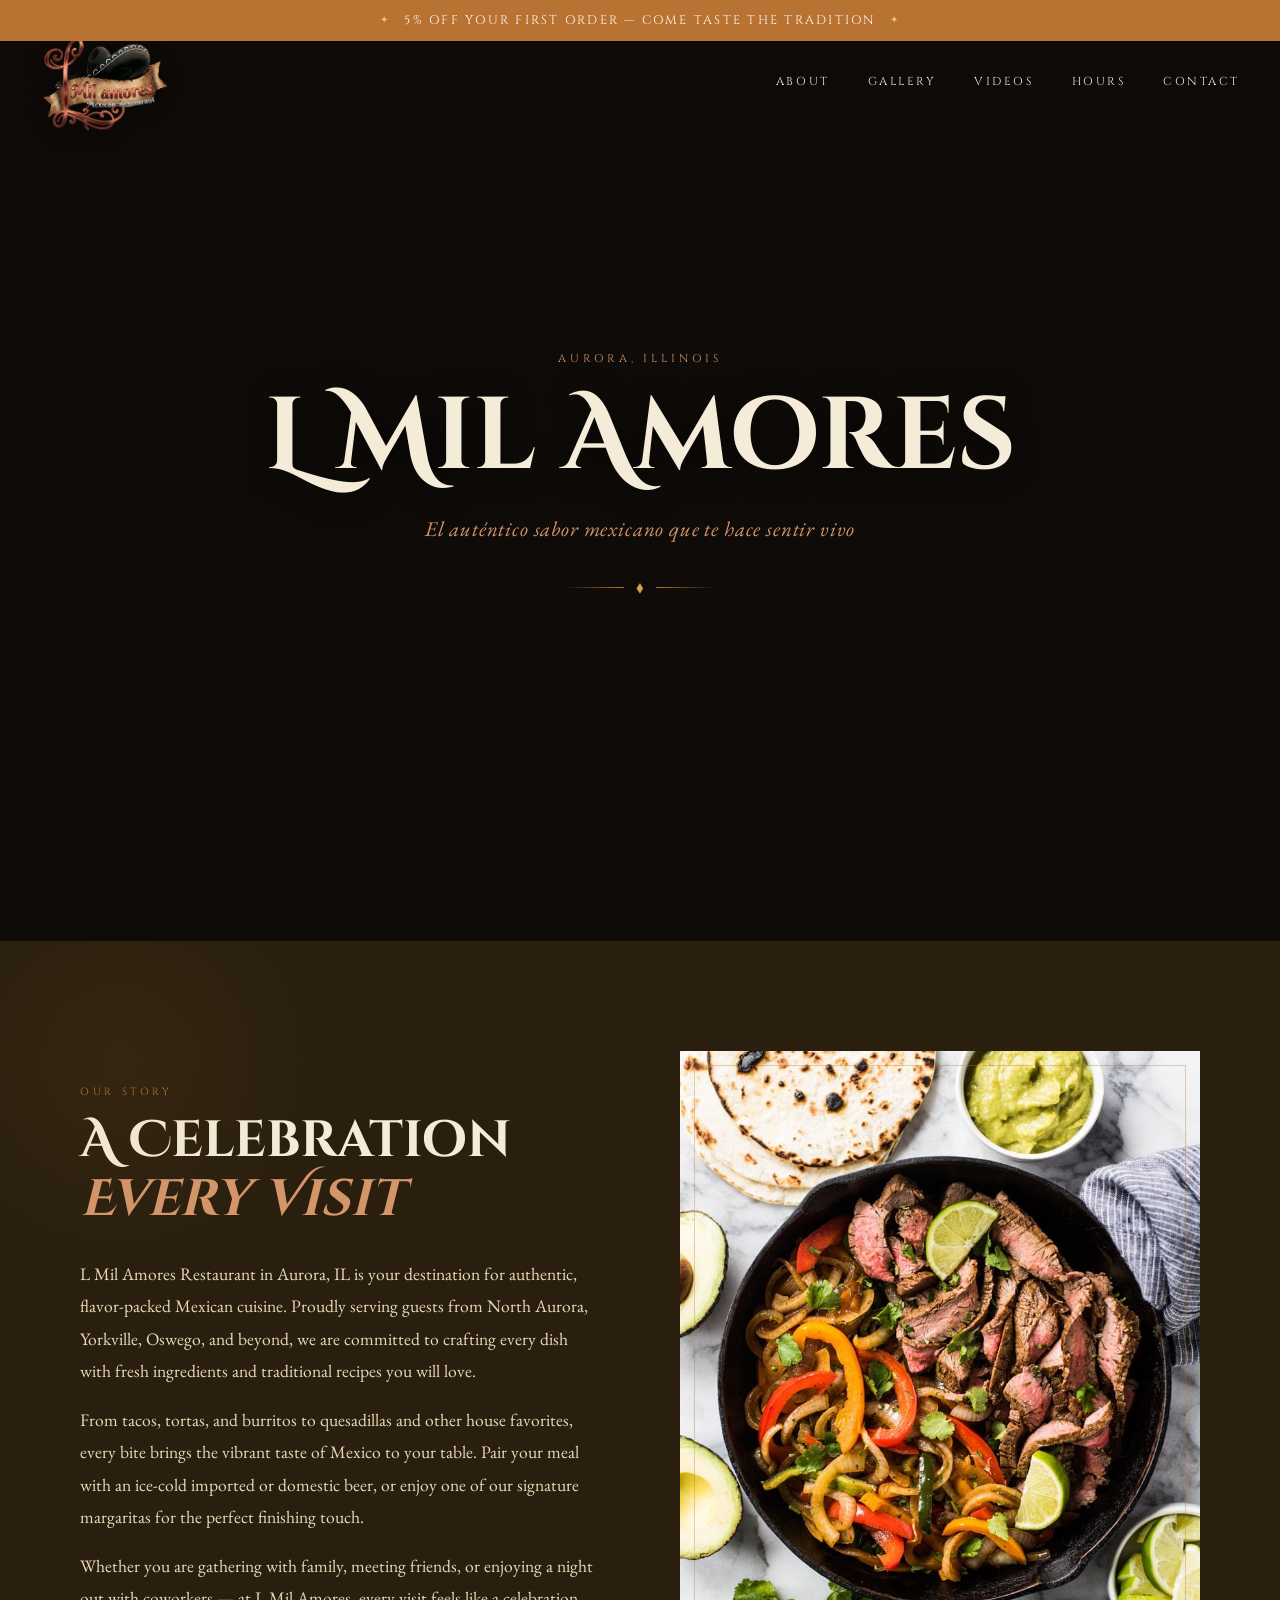
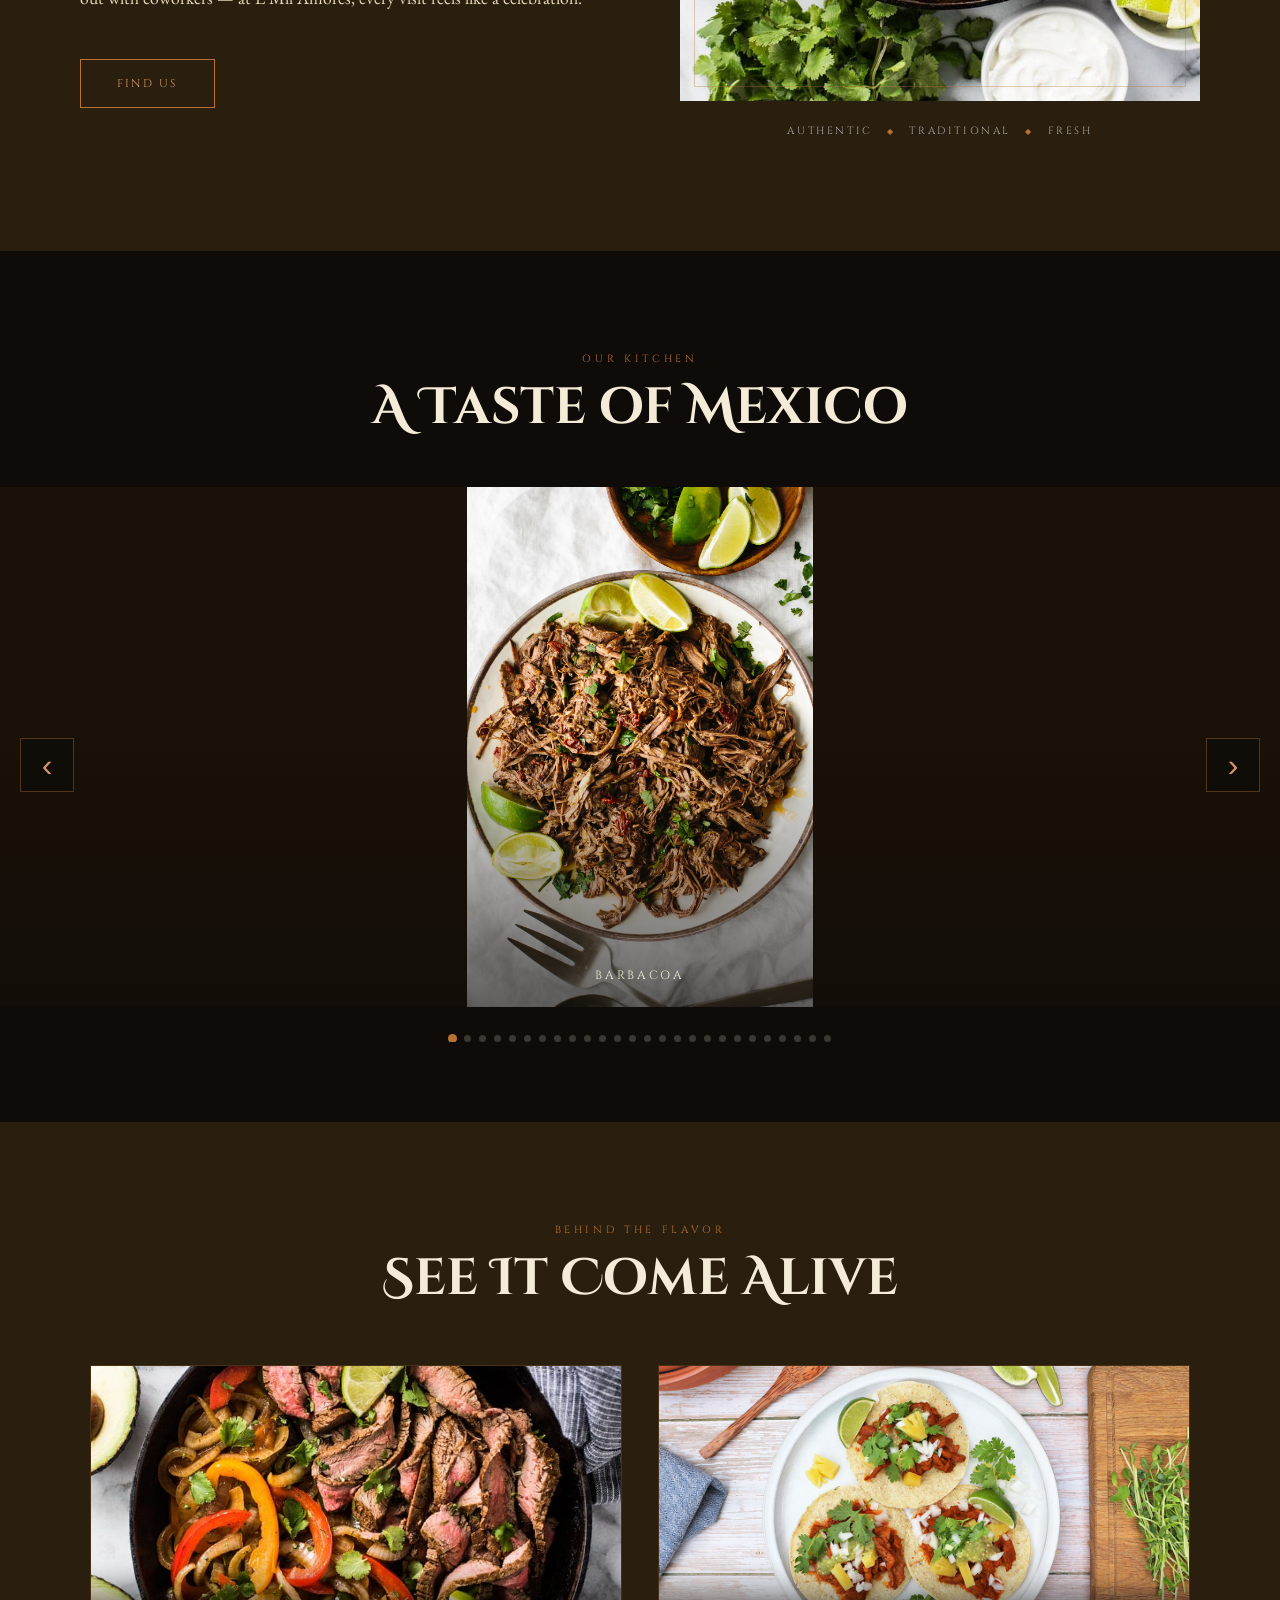
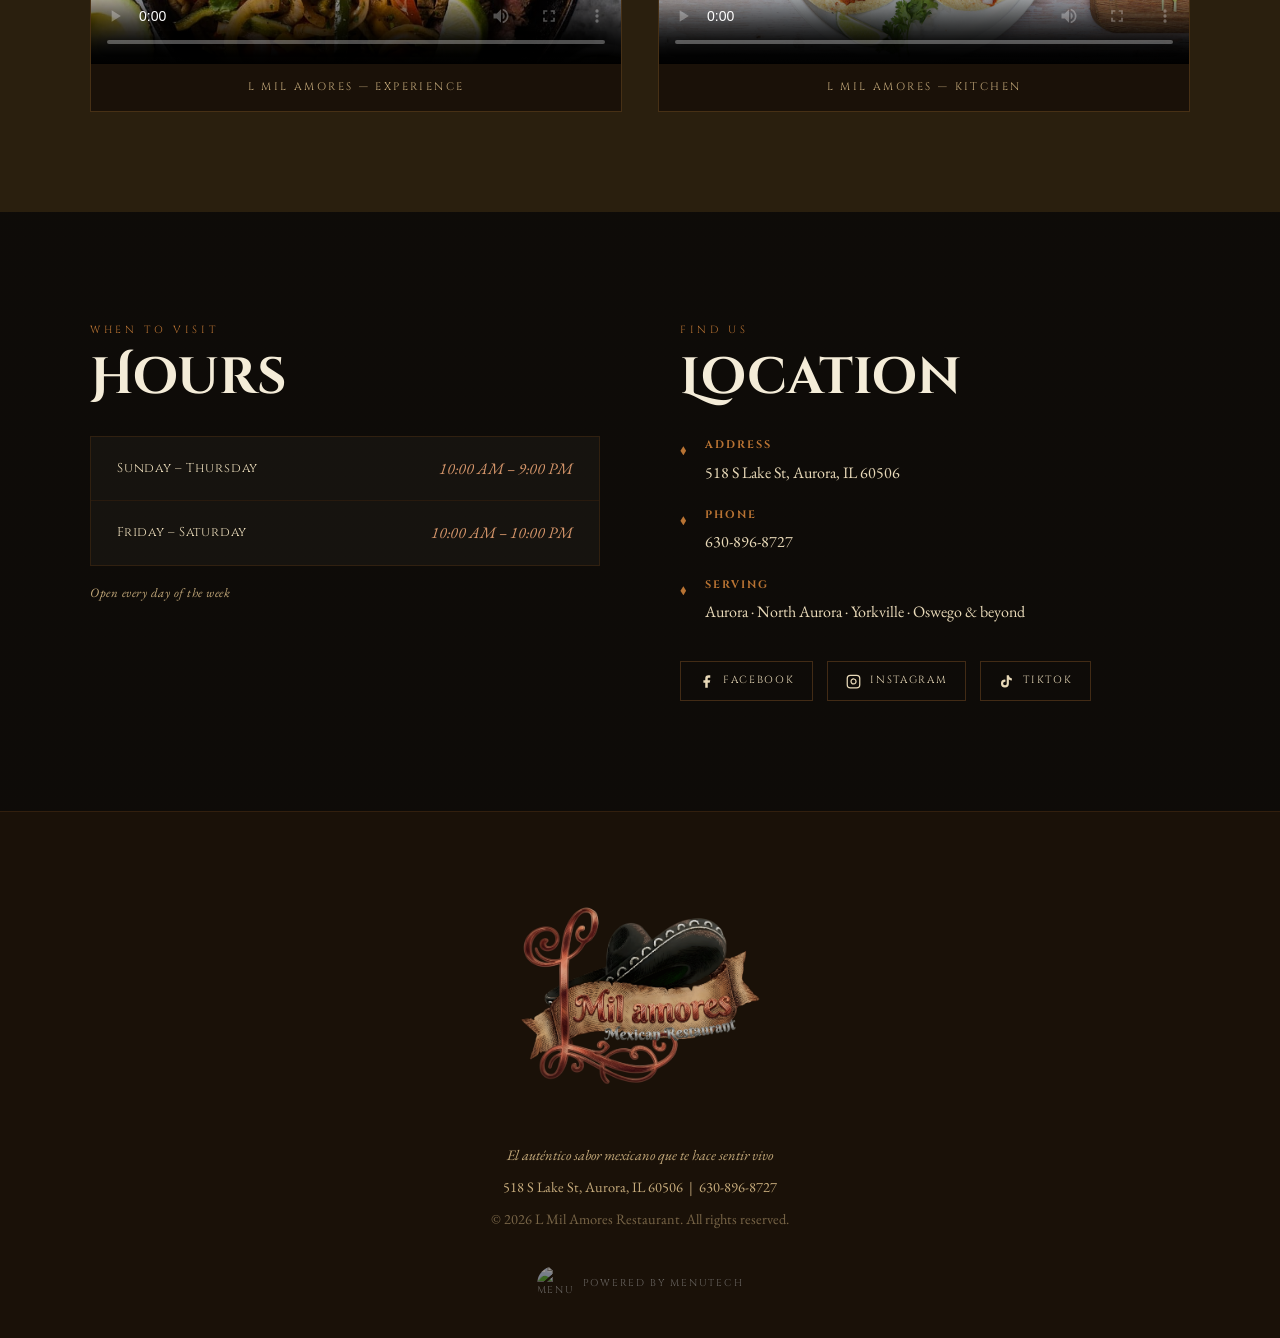
==== index.html @ 65748af0 "Subiendo website L Mil Amores" ====
<!DOCTYPE html>
<html lang="en">
<head>
  <meta charset="UTF-8" />
  <meta name="viewport" content="width=device-width, initial-scale=1.0" />
  <title>L Mil Amores | Authentic Mexican Restaurant — Aurora, IL</title>
  <meta name="description" content="L Mil Amores Restaurant in Aurora, IL — authentic, flavor-packed Mexican cuisine. Tacos, tortas, burritos, margaritas and more. Visit us at 518 S Lake St, Aurora." />
  <meta name="keywords" content="Mexican restaurant Aurora IL, authentic Mexican food, tacos Aurora, margaritas Aurora, L Mil Amores, North Aurora, Yorkville, Oswego" />
  <meta name="author" content="L Mil Amores Restaurant" />
  <meta property="og:title" content="L Mil Amores | Authentic Mexican Restaurant" />
  <meta property="og:description" content="Authentic, flavor-packed Mexican cuisine in Aurora, IL. Fresh ingredients, traditional recipes, signature margaritas." />
  <meta property="og:type" content="restaurant" />
  <meta property="og:url" content="https://lmilamores.com" />
  <meta name="geo.region" content="US-IL" />
  <meta name="geo.placename" content="Aurora, Illinois" />
  <link rel="icon" type="image/png" href="assets/img/MilAmoresLogo.png" />
  <link rel="preconnect" href="https://fonts.googleapis.com" />
  <link rel="preconnect" href="https://fonts.gstatic.com" crossorigin />
  <link href="https://fonts.googleapis.com/css2?family=Cinzel+Decorative:wght@400;700&family=Cinzel:wght@400;600;700&family=EB+Garamond:ital,wght@0,400;0,500;1,400&display=swap" rel="stylesheet" />
  <link rel="stylesheet" href="assets/css/style.css" />
</head>
<body>

  <div class="promo-bar">
    <span class="promo-icon">✦</span>
    <span>5% OFF YOUR FIRST ORDER — Come taste the tradition</span>
    <span class="promo-icon">✦</span>
  </div>

  <header class="site-header" id="top">
    <div class="header-inner">
      <a href="#top" class="logo-link">
        <img src="assets/img/MilAmoresLogo.png" alt="L Mil Amores Logo" class="logo-img" />
      </a>
      <nav class="main-nav" id="main-nav">
        <a href="#about">About</a>
        <a href="#gallery">Gallery</a>
        <a href="#videos">Videos</a>
        <a href="#hours">Hours</a>
        <a href="#contact">Contact</a>
      </nav>
      <button class="nav-toggle" id="nav-toggle" aria-label="Open menu">
        <span></span><span></span><span></span>
      </button>
    </div>
  </header>

   <section class="hero">

    <video class="hero-video" autoplay muted loop playsinline>
      <source src="assets/img/videohero.mp4" type="video/mp4">
    </video>

    <div class="hero-overlay"></div>

    <div class="hero-content">
      <p class="hero-tagline">Aurora, Illinois</p>
      <h1 class="hero-title">L Mil Amores</h1>
      <p class="hero-slogan">El auténtico sabor mexicano que te hace sentir vivo</p>
      <div class="hero-divider">
        <span></span><span class="diamond">◆</span><span></span>
      </div>
       <menutech-orders
      cuid="90732855-a4a0-4329-8eba-70b77da15bc6"
      ruid="214e4562-c954-4f72-b51b-7fabd45b61ba"
      color="#ffffff"
      background="#f2a04a"
      textColor="#ffffff">
    </menutech-orders>
    </div>
  </section>

  <section class="about" id="about">
    <div class="about-inner">
      <div class="about-text">
        <p class="section-label">Our Story</p>
        <h2 class="section-title">A Celebration<br><em>Every Visit</em></h2>
        <p class="about-body">
          L Mil Amores Restaurant in Aurora, IL is your destination for authentic, flavor-packed Mexican cuisine. Proudly serving guests from North Aurora, Yorkville, Oswego, and beyond, we are committed to crafting every dish with fresh ingredients and traditional recipes you will love.
        </p>
        <p class="about-body">
          From tacos, tortas, and burritos to quesadillas and other house favorites, every bite brings the vibrant taste of Mexico to your table. Pair your meal with an ice-cold imported or domestic beer, or enjoy one of our signature margaritas for the perfect finishing touch.
        </p>
        <p class="about-body">
          Whether you are gathering with family, meeting friends, or enjoying a night out with coworkers — at L Mil Amores, every visit feels like a celebration.
        </p>
        <a href="#contact" class="btn-secondary">Find Us</a>
      </div>
      <div class="about-visual">
        <div class="about-img-frame">
          <img src="assets/img/TRADITIONAL FAJITAS.jpg" alt="Traditional Fajitas at L Mil Amores" />
        </div>
        <div class="about-badge">
          <span>Authentic</span>
          <span class="badge-divider">◆</span>
          <span>Traditional</span>
          <span class="badge-divider">◆</span>
          <span>Fresh</span>
        </div>
      </div>
    </div>
  </section>

  <section class="gallery" id="gallery">
    <div class="gallery-header">
      <p class="section-label">Our Kitchen</p>
      <h2 class="section-title">A Taste of Mexico</h2>
    </div>

    <div class="carousel-wrapper">
      <div class="carousel-track" id="carouselTrack">
        <div class="carousel-slide" data-index="0">
          <img src="assets/img/BARBACOA.jpg" alt="Barbacoa" />
          <span class="slide-label">Barbacoa</span>
        </div>
        <div class="carousel-slide" data-index="1">
          <img src="assets/img/BISTEC A LA MEXICANA.jpg" alt="Bistec a la Mexicana" />
          <span class="slide-label">Bistec a la Mexicana</span>
        </div>
        <div class="carousel-slide" data-index="2">
          <img src="assets/img/BURRITOS.jpg" alt="Burritos" />
          <span class="slide-label">Burritos</span>
        </div>
        <div class="carousel-slide" data-index="3">
          <img src="assets/img/CALDO DE RES 0.jpg" alt="Caldo de Res" />
          <span class="slide-label">Caldo de Res</span>
        </div>
        <div class="carousel-slide" data-index="4">
          <img src="assets/img/CAN SODA.jpg" alt="Can Soda" />
          <span class="slide-label">Can Soda</span>
        </div>
        <div class="carousel-slide" data-index="5">
          <img src="assets/img/CARNE ASADA.jpeg" alt="Carne Asada" />
          <span class="slide-label">Carne Asada</span>
        </div>
        <div class="carousel-slide" data-index="6">
          <img src="assets/img/CHILE RELLENO.jpg" alt="Chile Relleno" />
          <span class="slide-label">Chile Relleno</span>
        </div>
        <div class="carousel-slide" data-index="7">
          <img src="assets/img/CHILES TOREADOS.jpg" alt="Chiles Toreados" />
          <span class="slide-label">Chiles Toreados</span>
        </div>
        <div class="carousel-slide" data-index="8">
          <img src="assets/img/FLAN.jpg" alt="Flan" />
          <span class="slide-label">Flan</span>
        </div>
        <div class="carousel-slide" data-index="9">
          <img src="assets/img/FLAUTAS.0.jpg" alt="Flautas" />
          <span class="slide-label">Flautas</span>
        </div>
        <div class="carousel-slide" data-index="10">
          <img src="assets/img/FLAUTAS.jpg" alt="Flautas Crispy" />
          <span class="slide-label">Flautas Crispy</span>
        </div>
        <div class="carousel-slide" data-index="11">
          <img src="assets/img/FRIES WITH CHEESE & MEAT.jpg" alt="Fries with Cheese & Meat" />
          <span class="slide-label">Fries with Cheese & Meat</span>
        </div>
        <div class="carousel-slide" data-index="12">
          <img src="assets/img/FRIJOLES CHARROS.jpeg" alt="Frijoles Charros" />
          <span class="slide-label">Frijoles Charros</span>
        </div>
        <div class="carousel-slide" data-index="13">
          <img src="assets/img/GORDITAS.jpg" alt="Gorditas" />
          <span class="slide-label">Gorditas</span>
        </div>
        <div class="carousel-slide" data-index="14">
          <img src="assets/img/MARGARITA 0.jpg" alt="Margarita" />
          <span class="slide-label">Signature Margarita</span>
        </div>
        <div class="carousel-slide" data-index="15">
          <img src="assets/img/MARGARITA 1.jpg" alt="Margarita Especial" />
          <span class="slide-label">Margarita Especial</span>
        </div>
        <div class="carousel-slide" data-index="16">
          <img src="assets/img/NACHOS CON CARNE Y QUESO.jpg" alt="Nachos con Carne y Queso" />
          <span class="slide-label">Nachos con Carne y Queso</span>
        </div>
        <div class="carousel-slide" data-index="17">
          <img src="assets/img/PECHUGA A LA CREMA.jpg" alt="Pechuga a la Crema" />
          <span class="slide-label">Pechuga a la Crema</span>
        </div>
        <div class="carousel-slide" data-index="18">
          <img src="assets/img/PIÑA COLADA.jpg" alt="Piña Colada" />
          <span class="slide-label">Piña Colada</span>
        </div>
        <div class="carousel-slide" data-index="19">
          <img src="assets/img/QUESADILLAS CON CARNE.jpeg" alt="Quesadillas con Carne" />
          <span class="slide-label">Quesadillas con Carne</span>
        </div>
        <div class="carousel-slide" data-index="20">
          <img src="assets/img/SIDE RICE.jpg" alt="Side Rice" />
          <span class="slide-label">Side Rice</span>
        </div>
        <div class="carousel-slide" data-index="21">
          <img src="assets/img/SOPES..jpg" alt="Sopes" />
          <span class="slide-label">Sopes</span>
        </div>
        <div class="carousel-slide" data-index="22">
          <img src="assets/img/TACOS AL PASTOR 0..jpg" alt="Tacos al Pastor" />
          <span class="slide-label">Tacos al Pastor</span>
        </div>
        <div class="carousel-slide" data-index="23">
          <img src="assets/img/TACOS AL PASTOR.jpg" alt="Tacos al Pastor Plate" />
          <span class="slide-label">Tacos al Pastor Plate</span>
        </div>
        <div class="carousel-slide" data-index="24">
          <img src="assets/img/TORTAS..jpg" alt="Tortas" />
          <span class="slide-label">Tortas</span>
        </div>
        <div class="carousel-slide" data-index="25">
          <img src="assets/img/TRADITIONAL FAJITAS.jpg" alt="Traditional Fajitas" />
          <span class="slide-label">Traditional Fajitas</span>
        </div>
      </div>

      <button class="carousel-btn carousel-prev" id="carouselPrev" aria-label="Previous image">&#8249;</button>
      <button class="carousel-btn carousel-next" id="carouselNext" aria-label="Next image">&#8250;</button>

      <div class="carousel-dots" id="carouselDots"></div>
    </div>

    <div class="lightbox" id="lightbox">
      <button class="lightbox-close" id="lightboxClose" aria-label="Close">&times;</button>
      <button class="lightbox-nav lightbox-prev" id="lightboxPrev" aria-label="Previous">&#8249;</button>
      <div class="lightbox-img-wrap">
        <img src="" alt="" id="lightboxImg" />
        <span class="lightbox-caption" id="lightboxCaption"></span>
      </div>
      <button class="lightbox-nav lightbox-next" id="lightboxNext" aria-label="Next">&#8250;</button>
    </div>
  </section>

  <section class="videos-section" id="videos">
    <div class="videos-header">
      <p class="section-label">Behind The Flavor</p>
      <h2 class="section-title">See It Come Alive</h2>
    </div>
    <div class="videos-grid">
      <div class="video-card">
        <video controls preload="metadata" poster="assets/img/TRADITIONAL FAJITAS.jpg">
          <source src="assets/img/video1.mp4" type="video/mp4" />
          Your browser does not support the video tag.
        </video>
        <p class="video-label">L Mil Amores — Experience</p>
      </div>
      <div class="video-card">
        <video controls preload="metadata" poster="assets/img/TACOS AL PASTOR.jpg">
          <source src="assets/img/video2.mp4" type="video/mp4" />
          Your browser does not support the video tag.
        </video>
        <p class="video-label">L Mil Amores — Kitchen</p>
      </div>
    </div>
  </section>

  <section class="hours-contact" id="hours">
    <div class="hours-contact-inner">
      <div class="hours-block">
        <p class="section-label">When To Visit</p>
        <h2 class="section-title">Hours</h2>
        <div class="hours-table">
          <div class="hours-row">
            <span class="hours-day">Sunday – Thursday</span>
            <span class="hours-time">10:00 AM – 9:00 PM</span>
          </div>
          <div class="hours-divider"></div>
          <div class="hours-row">
            <span class="hours-day">Friday – Saturday</span>
            <span class="hours-time">10:00 AM – 10:00 PM</span>
          </div>
        </div>
        <p class="hours-note">Open every day of the week</p>
      </div>

      <div class="contact-block" id="contact">
        <p class="section-label">Find Us</p>
        <h2 class="section-title">Location</h2>
        <div class="contact-details">
          <div class="contact-item">
            <span class="contact-icon">◆</span>
            <div>
              <strong>Address</strong>
              <p>518 S Lake St, Aurora, IL 60506</p>
            </div>
          </div>
          <div class="contact-item">
            <span class="contact-icon">◆</span>
            <div>
              <strong>Phone</strong>
              <p><a href="tel:6308968727">630-896-8727</a></p>
            </div>
          </div>
          <div class="contact-item">
            <span class="contact-icon">◆</span>
            <div>
              <strong>Serving</strong>
              <p>Aurora · North Aurora · Yorkville · Oswego & beyond</p>
            </div>
          </div>
        </div>
        <div class="social-links">
          <a href="https://www.facebook.com/lmilamoresmexicanrestaurant" target="_blank" rel="noopener" class="social-btn" aria-label="Facebook">
            <svg viewBox="0 0 24 24" fill="currentColor"><path d="M18 2h-3a5 5 0 0 0-5 5v3H7v4h3v8h4v-8h3l1-4h-4V7a1 1 0 0 1 1-1h3z"/></svg>
            <span>Facebook</span>
          </a>
          <a href="https://www.instagram.com/lmilamoresmex/" target="_blank" rel="noopener" class="social-btn" aria-label="Instagram">
            <svg viewBox="0 0 24 24" fill="none" stroke="currentColor" stroke-width="2"><rect x="2" y="2" width="20" height="20" rx="5" ry="5"/><path d="M16 11.37A4 4 0 1 1 12.63 8 4 4 0 0 1 16 11.37z"/><line x1="17.5" y1="6.5" x2="17.51" y2="6.5"/></svg>
            <span>Instagram</span>
          </a>
          <a href="https://www.tiktok.com/@el.festin.restaur" target="_blank" rel="noopener" class="social-btn" aria-label="TikTok">
            <svg viewBox="0 0 24 24" fill="currentColor"><path d="M19.59 6.69a4.83 4.83 0 0 1-3.77-4.25V2h-3.45v13.67a2.89 2.89 0 0 1-2.88 2.5 2.89 2.89 0 0 1-2.89-2.89 2.89 2.89 0 0 1 2.89-2.89c.28 0 .54.04.79.1V9.01a6.33 6.33 0 0 0-.79-.05 6.34 6.34 0 0 0-6.34 6.34 6.34 6.34 0 0 0 6.34 6.34 6.34 6.34 0 0 0 6.33-6.34V8.69a8.19 8.19 0 0 0 4.78 1.52V6.77a4.85 4.85 0 0 1-1.01-.08z"/></svg>
            <span>TikTok</span>
          </a>
        </div>
      </div>
    </div>
  </section>

  <footer class="site-footer">
    <div class="footer-inner">
      <img src="assets/img/MilAmoresLogo.png" alt="L Mil Amores" class="footer-logo" />
      <div class="footer-info">
        <p class="footer-slogan">El auténtico sabor mexicano que te hace sentir vivo</p>
        <p>518 S Lake St, Aurora, IL 60506 &nbsp;|&nbsp; <a href="tel:6308968727">630-896-8727</a></p>
        <p class="footer-copy">&copy; 2026 L Mil Amores Restaurant. All rights reserved.</p>
      </div>
      <div class="footer-powered">
        <img src="assets/img/menutechlogo.png" alt="Menutech" class="menutech-logo" />
        <span>Powered by Menutech</span>
      </div>
    </div>
  </footer>

  <script>
    const toggle = document.getElementById('nav-toggle');
    const nav = document.getElementById('main-nav');
    toggle.addEventListener('click', () => {
      nav.classList.toggle('open');
      toggle.classList.toggle('active');
    });
    nav.querySelectorAll('a').forEach(link => {
      link.addEventListener('click', () => {
        nav.classList.remove('open');
        toggle.classList.remove('active');
      });
    });

    const slides = document.querySelectorAll('.carousel-slide');
    const track = document.getElementById('carouselTrack');
    const dotsContainer = document.getElementById('carouselDots');
    let current = 0;
    const total = slides.length;

    slides.forEach((_, i) => {
      const dot = document.createElement('button');
      dot.classList.add('dot');
      dot.setAttribute('aria-label', `Slide ${i + 1}`);
      if (i === 0) dot.classList.add('active');
      dot.addEventListener('click', () => goTo(i));
      dotsContainer.appendChild(dot);
    });

    function goTo(index) {
      current = (index + total) % total;
      track.style.transform = `translateX(-${current * 100}%)`;
      document.querySelectorAll('.dot').forEach((d, i) => d.classList.toggle('active', i === current));
    }

    document.getElementById('carouselPrev').addEventListener('click', () => goTo(current - 1));
    document.getElementById('carouselNext').addEventListener('click', () => goTo(current + 1));

    let startX = 0;
    track.addEventListener('touchstart', e => startX = e.touches[0].clientX, { passive: true });
    track.addEventListener('touchend', e => {
      const diff = startX - e.changedTouches[0].clientX;
      if (Math.abs(diff) > 40) goTo(diff > 0 ? current + 1 : current - 1);
    });

    const lightbox = document.getElementById('lightbox');
    const lightboxImg = document.getElementById('lightboxImg');
    const lightboxCaption = document.getElementById('lightboxCaption');
    let lightboxIndex = 0;

    slides.forEach((slide, i) => {
      slide.addEventListener('click', () => openLightbox(i));
    });

    function openLightbox(i) {
      lightboxIndex = i;
      const img = slides[i].querySelector('img');
      lightboxImg.src = img.src;
      lightboxImg.alt = img.alt;
      lightboxCaption.textContent = slides[i].querySelector('.slide-label').textContent;
      lightbox.classList.add('open');
      document.body.style.overflow = 'hidden';
    }

    function closeLightbox() {
      lightbox.classList.remove('open');
      document.body.style.overflow = '';
    }

    document.getElementById('lightboxClose').addEventListener('click', closeLightbox);
    document.getElementById('lightboxPrev').addEventListener('click', () => openLightbox((lightboxIndex - 1 + total) % total));
    document.getElementById('lightboxNext').addEventListener('click', () => openLightbox((lightboxIndex + 1) % total));
    lightbox.addEventListener('click', e => { if (e.target === lightbox) closeLightbox(); });
    document.addEventListener('keydown', e => {
      if (!lightbox.classList.contains('open')) return;
      if (e.key === 'Escape') closeLightbox();
      if (e.key === 'ArrowLeft') openLightbox((lightboxIndex - 1 + total) % total);
      if (e.key === 'ArrowRight') openLightbox((lightboxIndex + 1) % total);
    });

    const header = document.querySelector('.site-header');
    window.addEventListener('scroll', () => {
      header.classList.toggle('scrolled', window.scrollY > 60);
    });
  </script>
  <script src="https://www.fbgcdn.com/embedder/js/ewm2.js" defer async></script>
<script src="https://menutech.xyz/menutechUI.min.js"></script>
</body>
</html>
---- assets/css/style.css ----
*, *::before, *::after {
  box-sizing: border-box;
  margin: 0;
  padding: 0;
}

:root {
  --copper: #B87333;
  --copper-light: #D4956A;
  --copper-dark: #8B5A1E;
  --gold: #C9A84C;
  --gold-light: #E8C97A;
  --parchment: #F4ECD8;
  --parchment-dark: #E8D9B8;
  --black: #0E0B08;
  --dark: #1A1108;
  --dark-mid: #2A1F0E;
  --silver: #A8A8A8;
  --white: #FDFAF5;
  --text-light: #F4ECD8;
  --text-muted: #C4A97A;

  --font-display: 'Cinzel Decorative', serif;
  --font-heading: 'Cinzel', serif;
  --font-body: 'EB Garamond', serif;

  --transition: 0.35s cubic-bezier(0.4, 0, 0.2, 1);
  --shadow-warm: 0 8px 40px rgba(184, 115, 51, 0.18);
  --shadow-deep: 0 20px 60px rgba(14, 11, 8, 0.5);
}

html {
  scroll-behavior: smooth;
  font-size: 16px;
}

body {
  background: var(--dark);
  color: var(--text-light);
  font-family: var(--font-body);
  line-height: 1.7;
  overflow-x: hidden;
}

img {
  max-width: 100%;
  display: block;
}

a {
  color: inherit;
  text-decoration: none;
}

.promo-bar {
  background: var(--copper);
  color: var(--white);
  text-align: center;
  padding: 10px 20px;
  font-family: var(--font-heading);
  font-size: 0.78rem;
  letter-spacing: 0.18em;
  text-transform: uppercase;
  display: flex;
  align-items: center;
  justify-content: center;
  gap: 14px;
  position: relative;
  z-index: 200;
}

.promo-icon {
  color: var(--gold-light);
  font-size: 0.65rem;
}

.site-header {
  position: fixed;
  top: 0;
  left: 0;
  right: 0;
  z-index: 100;
  padding: 0;
  background: transparent;
  transition: background var(--transition), box-shadow var(--transition), padding var(--transition);
}

.site-header::before {
  content: '';
  position: absolute;
  inset: 0;
  background: linear-gradient(to bottom, rgba(14,11,8,0.85) 0%, transparent 100%);
  pointer-events: none;
  opacity: 1;
  transition: opacity var(--transition);
}

.site-header.scrolled {
  background: rgba(14, 11, 8, 0.97);
  box-shadow: 0 2px 20px rgba(0,0,0,0.5);
  border-bottom: 1px solid rgba(184,115,51,0.2);
}

.site-header.scrolled::before {
  opacity: 0;
}

.header-inner {
  max-width: 1280px;
  margin: 0 auto;
  padding: 18px 40px;
  display: flex;
  align-items: center;
  justify-content: space-between;
  position: relative;
  z-index: 1;
}

.logo-link {
  display: block;
  flex-shrink: 0;
}

.logo-img {
  height: 130px;
  width: auto;
  object-fit: contain;
  filter: drop-shadow(0 2px 8px rgba(0,0,0,0.5));
  transition: transform var(--transition);
}

.logo-img:hover {
  transform: scale(1.04);
}

.main-nav {
  display: flex;
  gap: 38px;
}

.main-nav a {
  font-family: var(--font-heading);
  font-size: 0.72rem;
  letter-spacing: 0.22em;
  text-transform: uppercase;
  color: var(--parchment);
  position: relative;
  padding-bottom: 3px;
  transition: color var(--transition);
}

.main-nav a::after {
  content: '';
  position: absolute;
  bottom: 0;
  left: 0;
  width: 0;
  height: 1px;
  background: var(--copper);
  transition: width var(--transition);
}

.main-nav a:hover {
  color: var(--copper-light);
}

.main-nav a:hover::after {
  width: 100%;
}

.nav-toggle {
  display: none;
  flex-direction: column;
  gap: 5px;
  background: none;
  border: none;
  cursor: pointer;
  padding: 6px;
  z-index: 110;
}

.nav-toggle span {
  display: block;
  width: 26px;
  height: 2px;
  background: var(--parchment);
  transition: var(--transition);
  transform-origin: center;
}

.nav-toggle.active span:nth-child(1) {
  transform: translateY(7px) rotate(45deg);
}

.nav-toggle.active span:nth-child(2) {
  opacity: 0;
}

.nav-toggle.active span:nth-child(3) {
  transform: translateY(-7px) rotate(-45deg);
}

.hero {
  min-height: 100svh;
  position: relative;
  display: flex;
  align-items: center;
  justify-content: center;
  text-align: center;
  overflow: hidden;
  background: var(--black);
}

.hero::before {
  content: '';
  position: absolute;
  inset: 0;
  background-image:
    url('assets/img/TRADITIONAL FAJITAS.jpg');
  background-size: cover;
  background-position: center;
  opacity: 0.35;
  transform: scale(1.04);
  animation: heroZoom 18s ease-in-out infinite alternate;
}

@keyframes heroZoom {
  from { transform: scale(1.04); }
  to   { transform: scale(1.12); }
}

.hero-overlay {
  position: absolute;
  inset: 0;
  background:
    radial-gradient(ellipse at center, rgba(14,11,8,0.3) 0%, rgba(14,11,8,0.7) 100%),
    linear-gradient(to top, rgba(14,11,8,0.9) 0%, transparent 60%);
}

.hero-content {
  position: relative;
  z-index: 2;
  padding: 40px 24px;
  max-width: 800px;
  animation: fadeUp 1.2s ease both;
}

@keyframes fadeUp {
  from { opacity: 0; transform: translateY(30px); }
  to   { opacity: 1; transform: translateY(0); }
}

.hero-tagline {
  font-family: var(--font-heading);
  font-size: 0.7rem;
  letter-spacing: 0.35em;
  text-transform: uppercase;
  color: var(--copper-light);
  margin-bottom: 14px;
}

.hero-title {
  font-family: var(--font-display);
  font-size: clamp(2.8rem, 8vw, 6.5rem);
  color: var(--parchment);
  line-height: 1.08;
  margin-bottom: 18px;
  text-shadow: 0 4px 30px rgba(0,0,0,0.6);
}

.hero-slogan {
  font-family: var(--font-body);
  font-style: italic;
  font-size: clamp(1rem, 2.5vw, 1.3rem);
  color: var(--copper-light);
  letter-spacing: 0.04em;
  margin-bottom: 32px;
}

.hero-divider {
  display: flex;
  align-items: center;
  justify-content: center;
  gap: 12px;
  margin-bottom: 36px;
}

.hero-divider span:not(.diamond) {
  display: block;
  width: 60px;
  height: 1px;
  background: linear-gradient(to right, transparent, var(--copper));
}

.hero-divider span:last-child {
  background: linear-gradient(to left, transparent, var(--copper));
}

.hero-divider .diamond {
  color: var(--gold);
  font-size: 0.7rem;
  width: auto;
  height: auto;
  background: none;
}

.btn-primary {
  display: inline-block;
  font-family: var(--font-heading);
  font-size: 0.72rem;
  letter-spacing: 0.2em;
  text-transform: uppercase;
  color: var(--black);
  background: linear-gradient(135deg, var(--copper) 0%, var(--gold) 100%);
  padding: 16px 44px;
  border: none;
  cursor: pointer;
  transition: var(--transition);
  box-shadow: 0 4px 20px rgba(184,115,51,0.35);
  position: relative;
  overflow: hidden;
}

.btn-primary::before {
  content: '';
  position: absolute;
  inset: 0;
  background: linear-gradient(135deg, var(--gold) 0%, var(--copper) 100%);
  opacity: 0;
  transition: opacity var(--transition);
}

.btn-primary:hover::before {
  opacity: 1;
}

.btn-primary span, .btn-primary {
  position: relative;
  z-index: 1;
}

.btn-primary:hover {
  transform: translateY(-2px);
  box-shadow: 0 8px 30px rgba(184,115,51,0.5);
}

.btn-secondary {
  display: inline-block;
  font-family: var(--font-heading);
  font-size: 0.7rem;
  letter-spacing: 0.2em;
  text-transform: uppercase;
  color: var(--copper-light);
  border: 1px solid var(--copper);
  padding: 14px 36px;
  margin-top: 28px;
  transition: var(--transition);
}

.btn-secondary:hover {
  background: var(--copper);
  color: var(--black);
  box-shadow: var(--shadow-warm);
}

.section-label {
  font-family: var(--font-heading);
  font-size: 0.65rem;
  letter-spacing: 0.35em;
  text-transform: uppercase;
  color: var(--copper);
  margin-bottom: 10px;
}

.section-title {
  font-family: var(--font-display);
  font-size: clamp(1.9rem, 4vw, 3.2rem);
  color: var(--parchment);
  line-height: 1.15;
  margin-bottom: 28px;
}

.section-title em {
  font-style: italic;
  color: var(--copper-light);
}

.about {
  background: var(--dark-mid);
  position: relative;
  overflow: hidden;
}

.about::before {
  content: '';
  position: absolute;
  top: -80px;
  left: -80px;
  width: 400px;
  height: 400px;
  background: radial-gradient(circle, rgba(184,115,51,0.08) 0%, transparent 70%);
  pointer-events: none;
}

.about-inner {
  max-width: 1200px;
  margin: 0 auto;
  padding: 110px 40px;
  display: grid;
  grid-template-columns: 1fr 1fr;
  gap: 80px;
  align-items: center;
}

.about-body {
  color: var(--parchment-dark);
  font-size: 1.1rem;
  margin-bottom: 16px;
  line-height: 1.85;
}

.about-visual {
  position: relative;
}

.about-img-frame {
  position: relative;
  overflow: hidden;
  aspect-ratio: 4/5;
}

.about-img-frame::before {
  content: '';
  position: absolute;
  inset: 14px;
  border: 1px solid rgba(184,115,51,0.35);
  z-index: 2;
  pointer-events: none;
}

.about-img-frame img {
  width: 100%;
  height: 100%;
  object-fit: cover;
  object-position: center;
  transition: transform 0.6s ease;
}

.about-img-frame:hover img {
  transform: scale(1.04);
}

.about-badge {
  display: flex;
  align-items: center;
  justify-content: center;
  gap: 14px;
  margin-top: 22px;
  font-family: var(--font-heading);
  font-size: 0.65rem;
  letter-spacing: 0.25em;
  text-transform: uppercase;
  color: var(--silver);
}

.badge-divider {
  color: var(--copper);
  font-size: 0.5rem;
}

.gallery {
  background: var(--black);
  padding: 100px 0 80px;
}

.gallery-header {
  text-align: center;
  padding: 0 24px;
  margin-bottom: 50px;
}

.carousel-wrapper {
  position: relative;
  overflow: hidden;
  max-width: 100%;
  user-select: none;
}

.carousel-track {
  display: flex;
  transition: transform 0.55s cubic-bezier(0.4, 0, 0.2, 1);
  will-change: transform;
}

.carousel-slide {
  min-width: 100%;
  position: relative;
  cursor: pointer;
  overflow: hidden;
}

.carousel-slide::after {
  content: '';
  position: absolute;
  inset: 0;
  background: linear-gradient(to top, rgba(14,11,8,0.65) 0%, transparent 55%);
  pointer-events: none;
}

.carousel-slide img {
  width: 100%;
  height: 520px;
  object-fit: contain;
  object-position: center;
  background: var(--dark);
  display: block;
}

.slide-label {
  position: absolute;
  bottom: 22px;
  left: 0;
  right: 0;
  text-align: center;
  font-family: var(--font-heading);
  font-size: 0.75rem;
  letter-spacing: 0.22em;
  text-transform: uppercase;
  color: var(--parchment);
  z-index: 2;
}

.carousel-btn {
  position: absolute;
  top: 50%;
  transform: translateY(-50%);
  background: rgba(14,11,8,0.75);
  border: 1px solid rgba(184,115,51,0.4);
  color: var(--copper-light);
  font-size: 2rem;
  width: 54px;
  height: 54px;
  display: flex;
  align-items: center;
  justify-content: center;
  cursor: pointer;
  z-index: 10;
  transition: var(--transition);
  line-height: 1;
  backdrop-filter: blur(6px);
}

.carousel-btn:hover {
  background: var(--copper);
  color: var(--black);
  border-color: var(--copper);
}

.carousel-prev { left: 20px; }
.carousel-next { right: 20px; }

.carousel-dots {
  display: flex;
  justify-content: center;
  flex-wrap: wrap;
  gap: 8px;
  padding: 28px 24px 0;
}

.dot {
  width: 7px;
  height: 7px;
  border-radius: 50%;
  background: rgba(244,236,216,0.2);
  border: none;
  cursor: pointer;
  transition: var(--transition);
  padding: 0;
}

.dot.active {
  background: var(--copper);
  transform: scale(1.3);
}

.lightbox {
  position: fixed;
  inset: 0;
  background: rgba(8, 6, 3, 0.96);
  z-index: 1000;
  display: none;
  align-items: center;
  justify-content: center;
  padding: 20px;
  backdrop-filter: blur(8px);
}

.lightbox.open {
  display: flex;
}

.lightbox-img-wrap {
  position: relative;
  max-width: 90vw;
  max-height: 88vh;
  display: flex;
  flex-direction: column;
  align-items: center;
}

.lightbox-img-wrap img {
  max-width: 100%;
  max-height: 82vh;
  object-fit: contain;
  border: 1px solid rgba(184,115,51,0.3);
  box-shadow: 0 20px 80px rgba(0,0,0,0.8);
}

.lightbox-caption {
  margin-top: 14px;
  font-family: var(--font-heading);
  font-size: 0.7rem;
  letter-spacing: 0.25em;
  text-transform: uppercase;
  color: var(--copper-light);
  text-align: center;
}

.lightbox-close {
  position: fixed;
  top: 24px;
  right: 30px;
  background: none;
  border: 1px solid rgba(184,115,51,0.4);
  color: var(--parchment);
  font-size: 1.5rem;
  width: 44px;
  height: 44px;
  display: flex;
  align-items: center;
  justify-content: center;
  cursor: pointer;
  transition: var(--transition);
  line-height: 1;
}

.lightbox-close:hover {
  background: var(--copper);
  color: var(--black);
}

.lightbox-nav {
  position: fixed;
  top: 50%;
  transform: translateY(-50%);
  background: rgba(14,11,8,0.6);
  border: 1px solid rgba(184,115,51,0.35);
  color: var(--copper-light);
  font-size: 2.2rem;
  width: 54px;
  height: 54px;
  display: flex;
  align-items: center;
  justify-content: center;
  cursor: pointer;
  transition: var(--transition);
  line-height: 1;
  backdrop-filter: blur(4px);
}

.lightbox-prev { left: 16px; }
.lightbox-next { right: 16px; }

.lightbox-nav:hover {
  background: var(--copper);
  color: var(--black);
}

.videos-section {
  background: var(--dark-mid);
  padding: 100px 40px;
}

.videos-header {
  text-align: center;
  margin-bottom: 56px;
}

.videos-grid {
  display: grid;
  grid-template-columns: 1fr 1fr;
  gap: 36px;
  max-width: 1100px;
  margin: 0 auto;
}

.video-card {
  position: relative;
  overflow: hidden;
  border: 1px solid rgba(184,115,51,0.2);
}

.video-card video {
  width: 100%;
  display: block;
  aspect-ratio: 16/9;
  object-fit: cover;
  background: var(--black);
}

.video-label {
  font-family: var(--font-heading);
  font-size: 0.68rem;
  letter-spacing: 0.22em;
  text-transform: uppercase;
  color: var(--text-muted);
  text-align: center;
  padding: 14px;
  background: var(--dark);
}

.hours-contact {
  background: var(--black);
  padding: 110px 40px;
  position: relative;
}

.hours-contact::before {
  content: '';
  position: absolute;
  inset: 0;
  background-image:
    linear-gradient(rgba(14,11,8,0.93) 0%, rgba(14,11,8,0.93) 100%),
    url('assets/img/TACOS AL PASTOR.jpg');
  background-size: cover;
  background-position: center;
  pointer-events: none;
}

.hours-contact-inner {
  position: relative;
  max-width: 1100px;
  margin: 0 auto;
  display: grid;
  grid-template-columns: 1fr 1fr;
  gap: 80px;
}

.hours-table {
  margin-top: 10px;
  border: 1px solid rgba(184,115,51,0.2);
  overflow: hidden;
}

.hours-row {
  display: flex;
  justify-content: space-between;
  align-items: center;
  padding: 18px 26px;
  background: rgba(244,236,216,0.03);
  gap: 20px;
}

.hours-row:hover {
  background: rgba(184,115,51,0.06);
}

.hours-divider {
  height: 1px;
  background: rgba(184,115,51,0.15);
}

.hours-day {
  font-family: var(--font-heading);
  font-size: 0.8rem;
  letter-spacing: 0.06em;
  color: var(--parchment-dark);
}

.hours-time {
  font-family: var(--font-body);
  font-size: 1rem;
  color: var(--copper-light);
  font-style: italic;
  white-space: nowrap;
}

.hours-note {
  margin-top: 16px;
  font-size: 0.8rem;
  color: var(--text-muted);
  font-style: italic;
  letter-spacing: 0.04em;
}

.contact-details {
  display: flex;
  flex-direction: column;
  gap: 20px;
  margin-bottom: 36px;
}

.contact-item {
  display: flex;
  gap: 18px;
  align-items: flex-start;
}

.contact-icon {
  color: var(--copper);
  font-size: 0.6rem;
  margin-top: 6px;
  flex-shrink: 0;
}

.contact-item strong {
  display: block;
  font-family: var(--font-heading);
  font-size: 0.68rem;
  letter-spacing: 0.18em;
  text-transform: uppercase;
  color: var(--copper);
  margin-bottom: 4px;
}

.contact-item p {
  color: var(--parchment-dark);
  font-size: 1rem;
}

.contact-item a {
  color: var(--parchment-dark);
  transition: color var(--transition);
}

.contact-item a:hover {
  color: var(--copper-light);
}

.social-links {
  display: flex;
  gap: 14px;
  flex-wrap: wrap;
}

.social-btn {
  display: inline-flex;
  align-items: center;
  gap: 9px;
  font-family: var(--font-heading);
  font-size: 0.65rem;
  letter-spacing: 0.16em;
  text-transform: uppercase;
  color: var(--parchment-dark);
  border: 1px solid rgba(184,115,51,0.3);
  padding: 10px 18px;
  transition: var(--transition);
}

.social-btn svg {
  width: 15px;
  height: 15px;
  flex-shrink: 0;
}

.social-btn:hover {
  background: var(--copper);
  color: var(--black);
  border-color: var(--copper);
}

.site-footer {
  background: var(--dark);
  border-top: 1px solid rgba(184,115,51,0.15);
  padding: 56px 40px 36px;
}

.footer-inner {
  max-width: 1200px;
  margin: 0 auto;
  display: flex;
  flex-direction: column;
  align-items: center;
  gap: 24px;
  text-align: center;
}

.footer-logo {
  height: 250px;
  width: auto;
  object-fit: contain;
  opacity: 0.85;
}

.footer-slogan {
  font-style: italic;
  color: var(--copper-light);
  font-size: 1.05rem;
  margin-bottom: 6px;
}

.footer-info p {
  color: var(--text-muted);
  font-size: 0.9rem;
  line-height: 1.8;
}

.footer-info a {
  color: var(--text-muted);
  transition: color var(--transition);
}

.footer-info a:hover {
  color: var(--copper-light);
}

.footer-copy {
  font-size: 0.78rem;
  opacity: 0.55;
  margin-top: 6px;
}

.footer-powered {
  display: flex;
  align-items: center;
  gap: 10px;
  font-family: var(--font-heading);
  font-size: 0.62rem;
  letter-spacing: 0.18em;
  text-transform: uppercase;
  color: var(--silver);
  opacity: 0.55;
  margin-top: 10px;
}

.menutech-logo {
  width: 36px;
  height: 36px;
  object-fit: cover;
  border-radius: 50%;
  flex-shrink: 0;
}

@media (max-width: 1024px) {
  .about-inner {
    grid-template-columns: 1fr;
    gap: 50px;
    padding: 80px 36px;
  }

  .about-img-frame {
    aspect-ratio: 16/9;
  }

  .hours-contact-inner {
    grid-template-columns: 1fr;
    gap: 60px;
  }

  .videos-grid {
    grid-template-columns: 1fr;
    max-width: 640px;
  }
}

@media (max-width: 768px) {
  .header-inner {
    padding: 14px 22px;
  }

  .logo-img {
    height: 54px;
  }

  .main-nav {
    position: fixed;
    top: 0;
    right: 0;
    bottom: 0;
    width: min(280px, 80vw);
    background: rgba(14,11,8,0.98);
    border-left: 1px solid rgba(184,115,51,0.2);
    flex-direction: column;
    justify-content: center;
    align-items: flex-start;
    padding: 60px 36px;
    gap: 28px;
    transform: translateX(100%);
    transition: transform 0.4s cubic-bezier(0.4, 0, 0.2, 1);
    backdrop-filter: blur(16px);
  }

  .main-nav.open {
    transform: translateX(0);
  }

  .main-nav a {
    font-size: 0.9rem;
    letter-spacing: 0.18em;
  }

  .nav-toggle {
    display: flex;
  }

  .carousel-slide img {
    height: 320px;
  }

  .carousel-btn {
    width: 42px;
    height: 42px;
    font-size: 1.5rem;
  }

  .carousel-prev { left: 10px; }
  .carousel-next { right: 10px; }

  .hours-contact {
    padding: 80px 24px;
  }

  .hours-row {
    flex-direction: column;
    align-items: flex-start;
    gap: 4px;
    padding: 16px 20px;
  }

  .videos-section {
    padding: 80px 24px;
  }

  .site-footer {
    padding: 48px 24px 30px;
  }

  .about-inner {
    padding: 70px 24px;
  }

  .social-links {
    gap: 10px;
  }

  .social-btn span {
    display: none;
  }

  .social-btn {
    padding: 11px 14px;
  }

  .lightbox-nav {
    width: 44px;
    height: 44px;
    font-size: 1.8rem;
  }
}

@media (max-width: 480px) {
  .promo-bar {
    font-size: 0.66rem;
    letter-spacing: 0.1em;
    gap: 8px;
  }

  .carousel-slide img {
    height: 260px;
  }

  .section-title {
    font-size: 1.7rem;
  }

  .gallery {
    padding: 70px 0 60px;
  }
}

/* VIDEOOO*/
.hero {
  position: relative;
  overflow: hidden;
}

.hero-video {
  position: absolute;
  top: 50%;
  left: 50%;
  min-width: 100%;
  min-height: 100%;
  width: auto;
  height: auto;
  transform: translate(-50%, -50%);
  object-fit: cover;
  z-index: 0;
  pointer-events: none;
}

.hero-overlay {
  position: absolute;
  inset: 0;
  z-index: 1;
}

.hero-content {
  position: relative;
  z-index: 2;
}
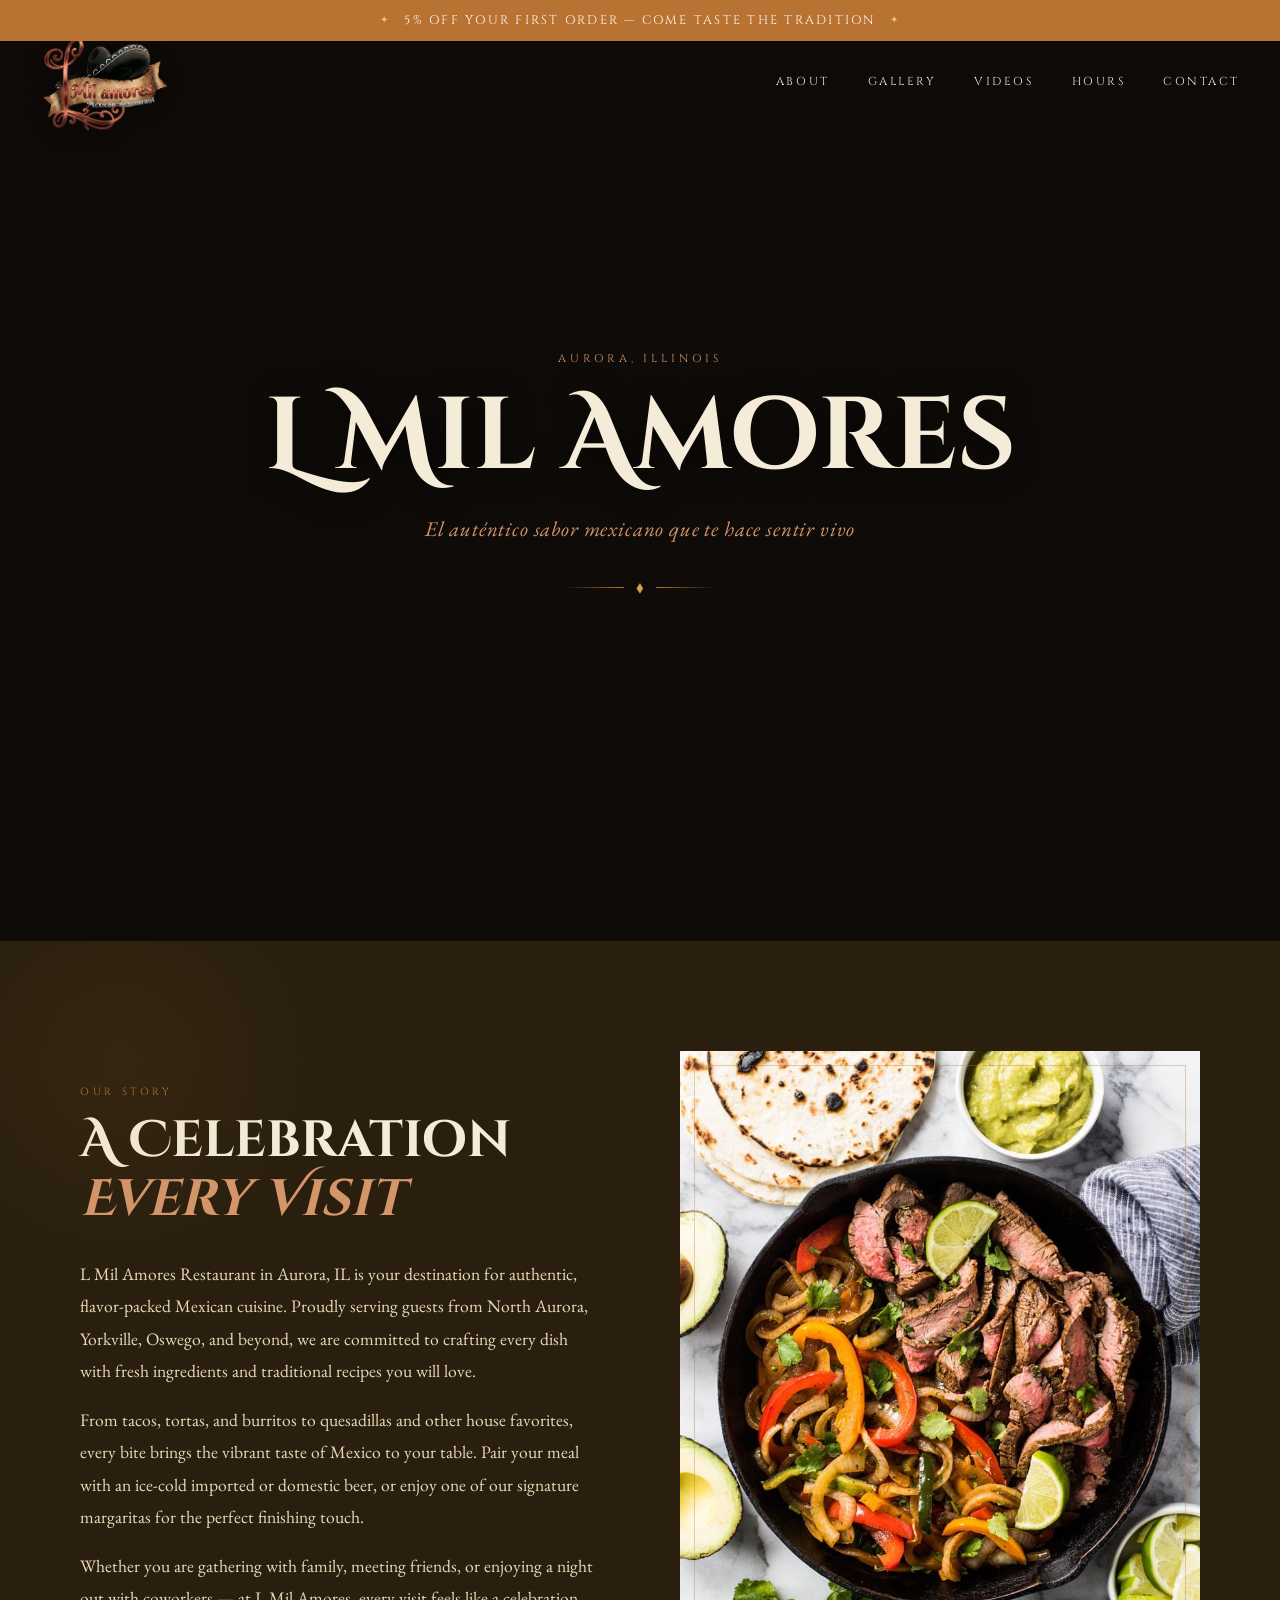
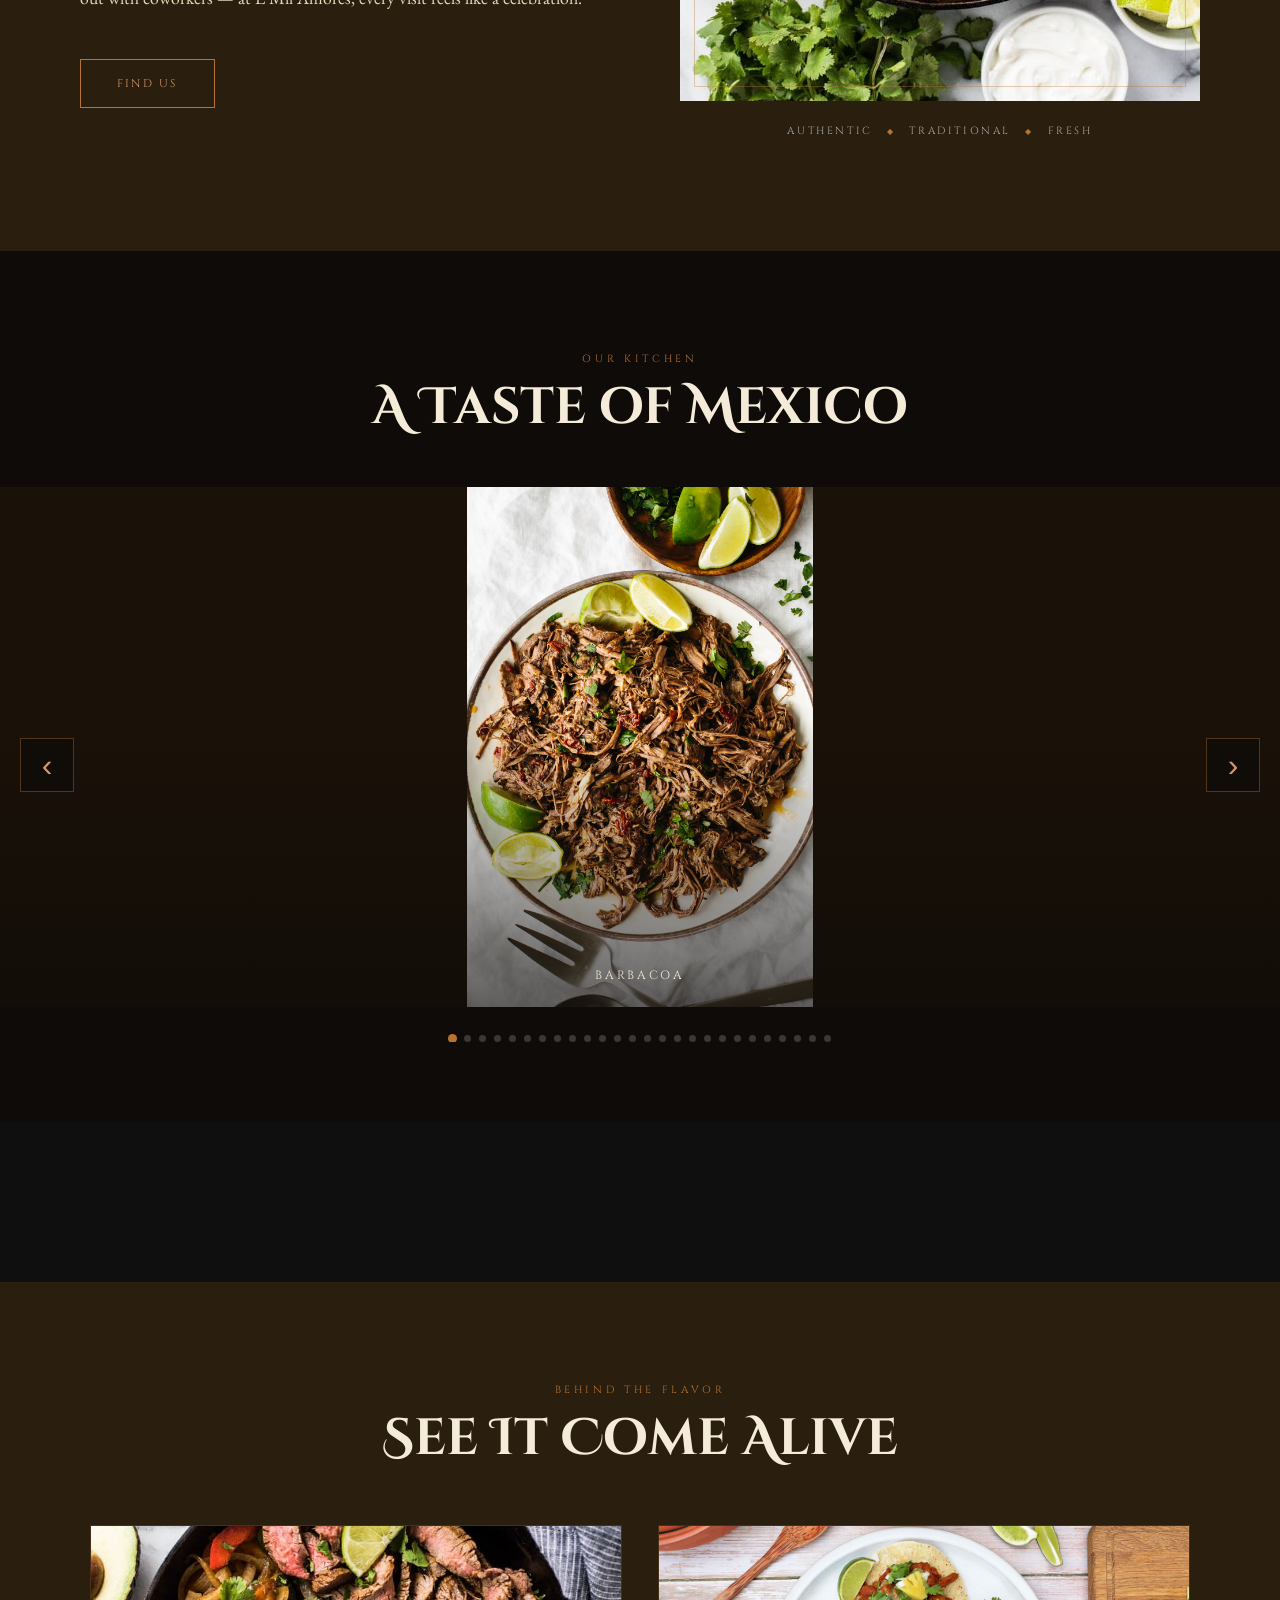
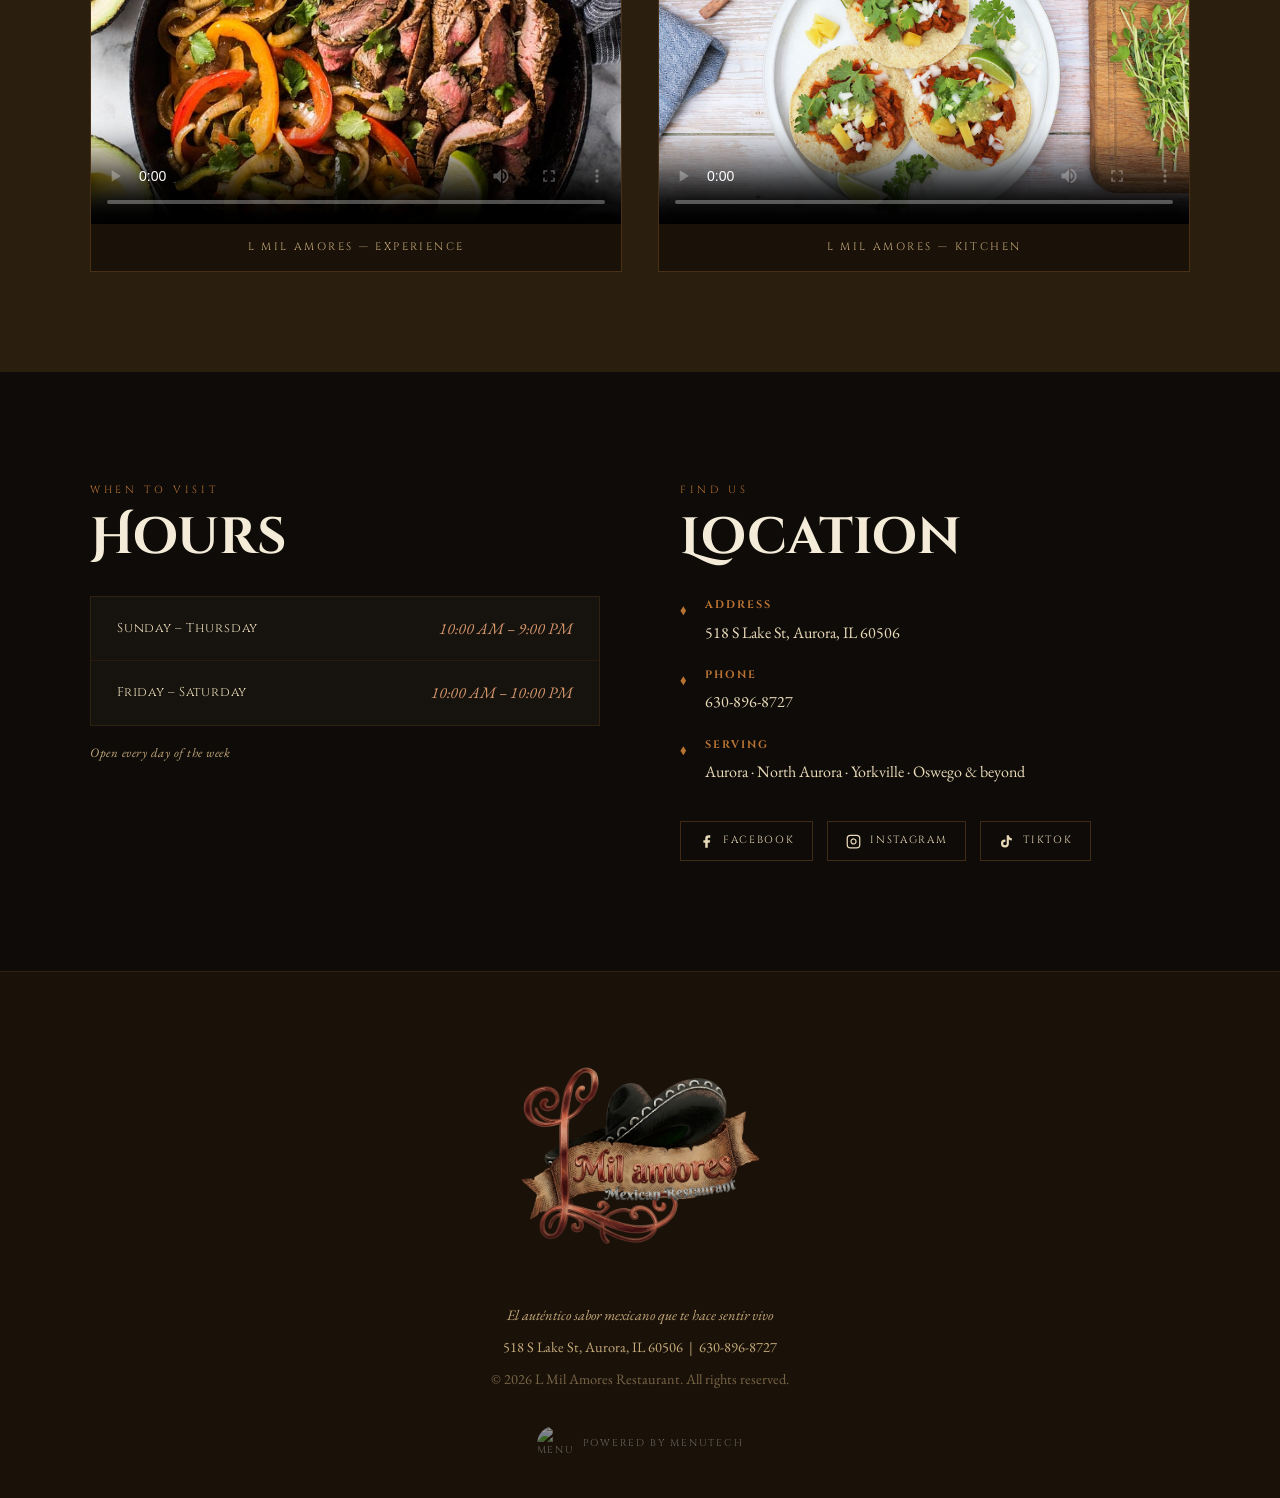
==== commit d7e6e572: "update" ====
--- a/index.html
+++ b/index.html
@@ -231,6 +231,12 @@
       <button class="lightbox-nav lightbox-next" id="lightboxNext" aria-label="Next">&#8250;</button>
     </div>
   </section>
+
+  </section>
+<!-- MENUTECH AUTO GALLERY -->
+<section class="menu-gallery">
+  <menutech-gallery domain="lmilamoresrestaurant.com"></menutech-gallery>
+</section>
 
   <section class="videos-section" id="videos">
     <div class="videos-header">
@@ -418,7 +424,10 @@
       header.classList.toggle('scrolled', window.scrollY > 60);
     });
   </script>
+  
   <script src="https://www.fbgcdn.com/embedder/js/ewm2.js" defer async></script>
 <script src="https://menutech.xyz/menutechUI.min.js"></script>
+<!-- Menutech Gallery -->
+<script src="https://menutech.io/menutechUI.js"></script>
 </body>
 </html>
--- a/assets/css/style.css
+++ b/assets/css/style.css
@@ -1107,4 +1107,10 @@
 .hero-content {
   position: relative;
   z-index: 2;
+}
+
+
+.menu-gallery {
+  padding: 80px 20px;
+  background: #0f0f0f;
 }
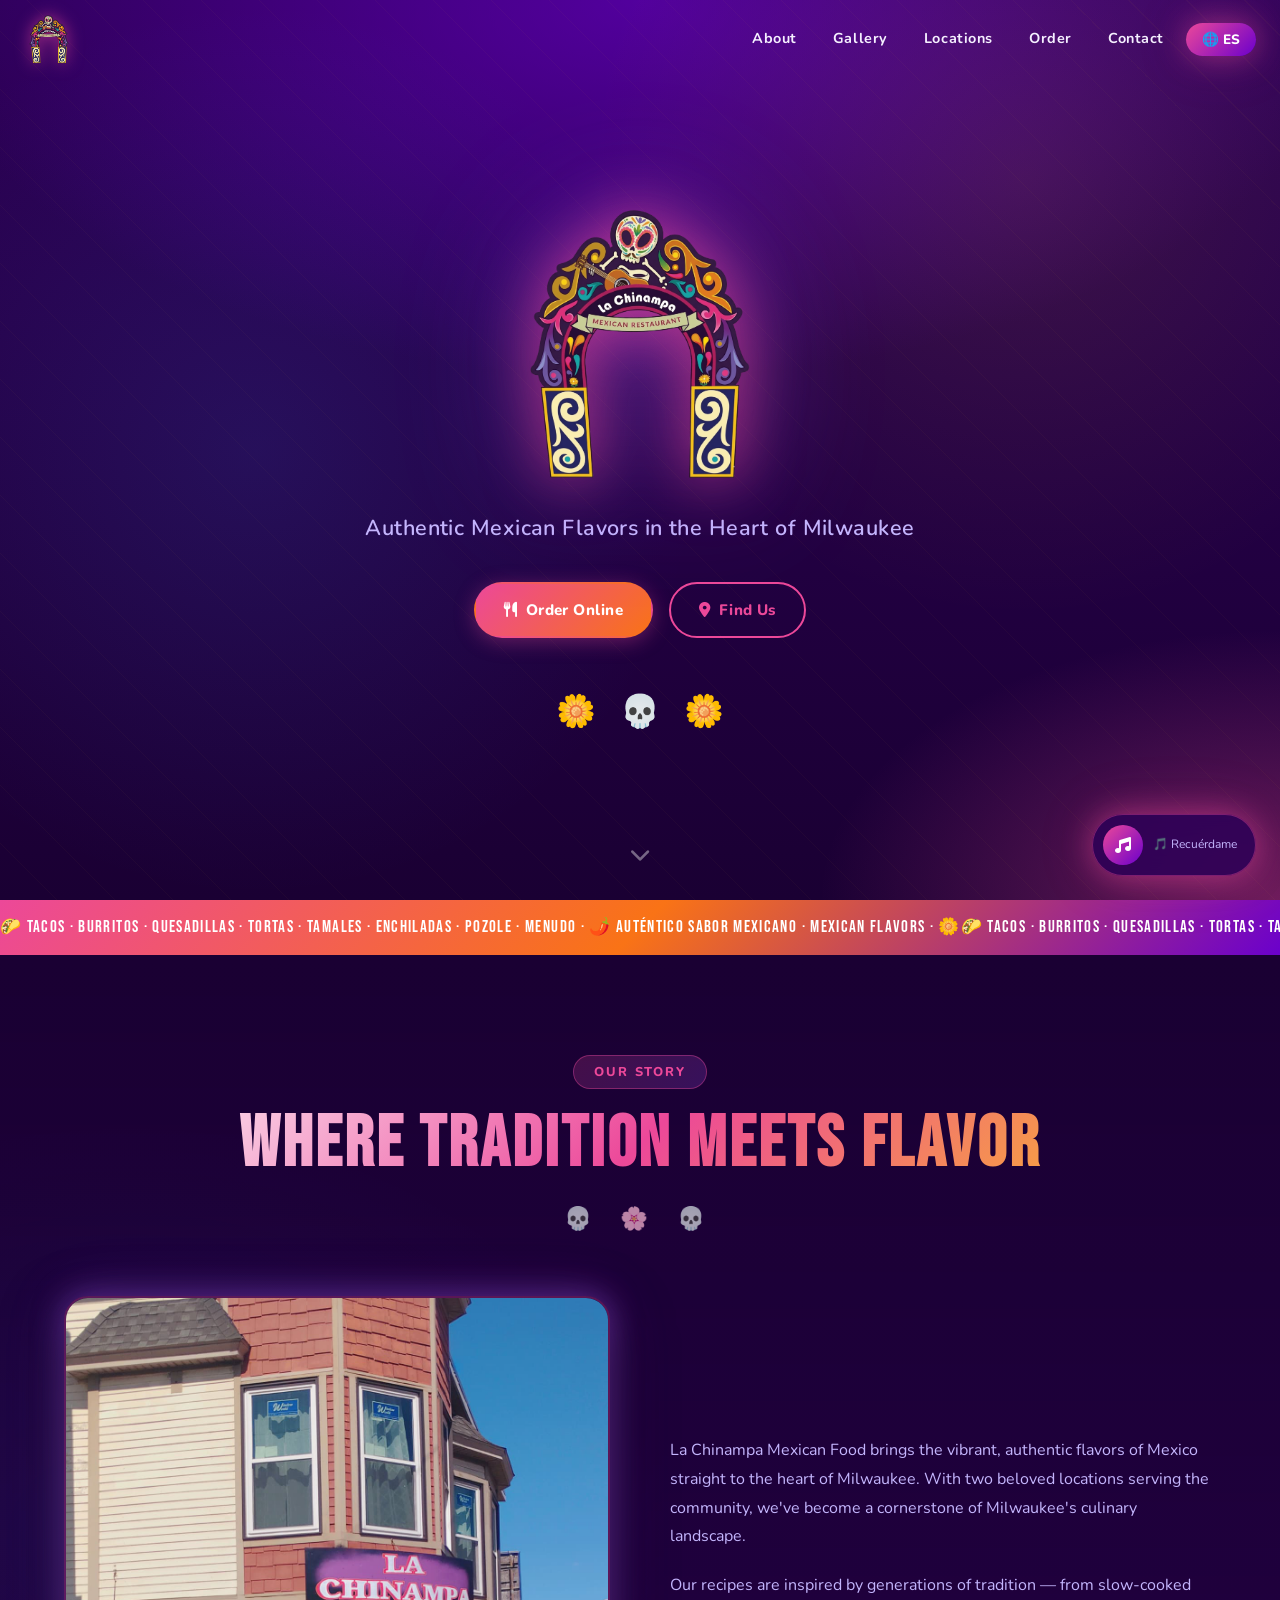
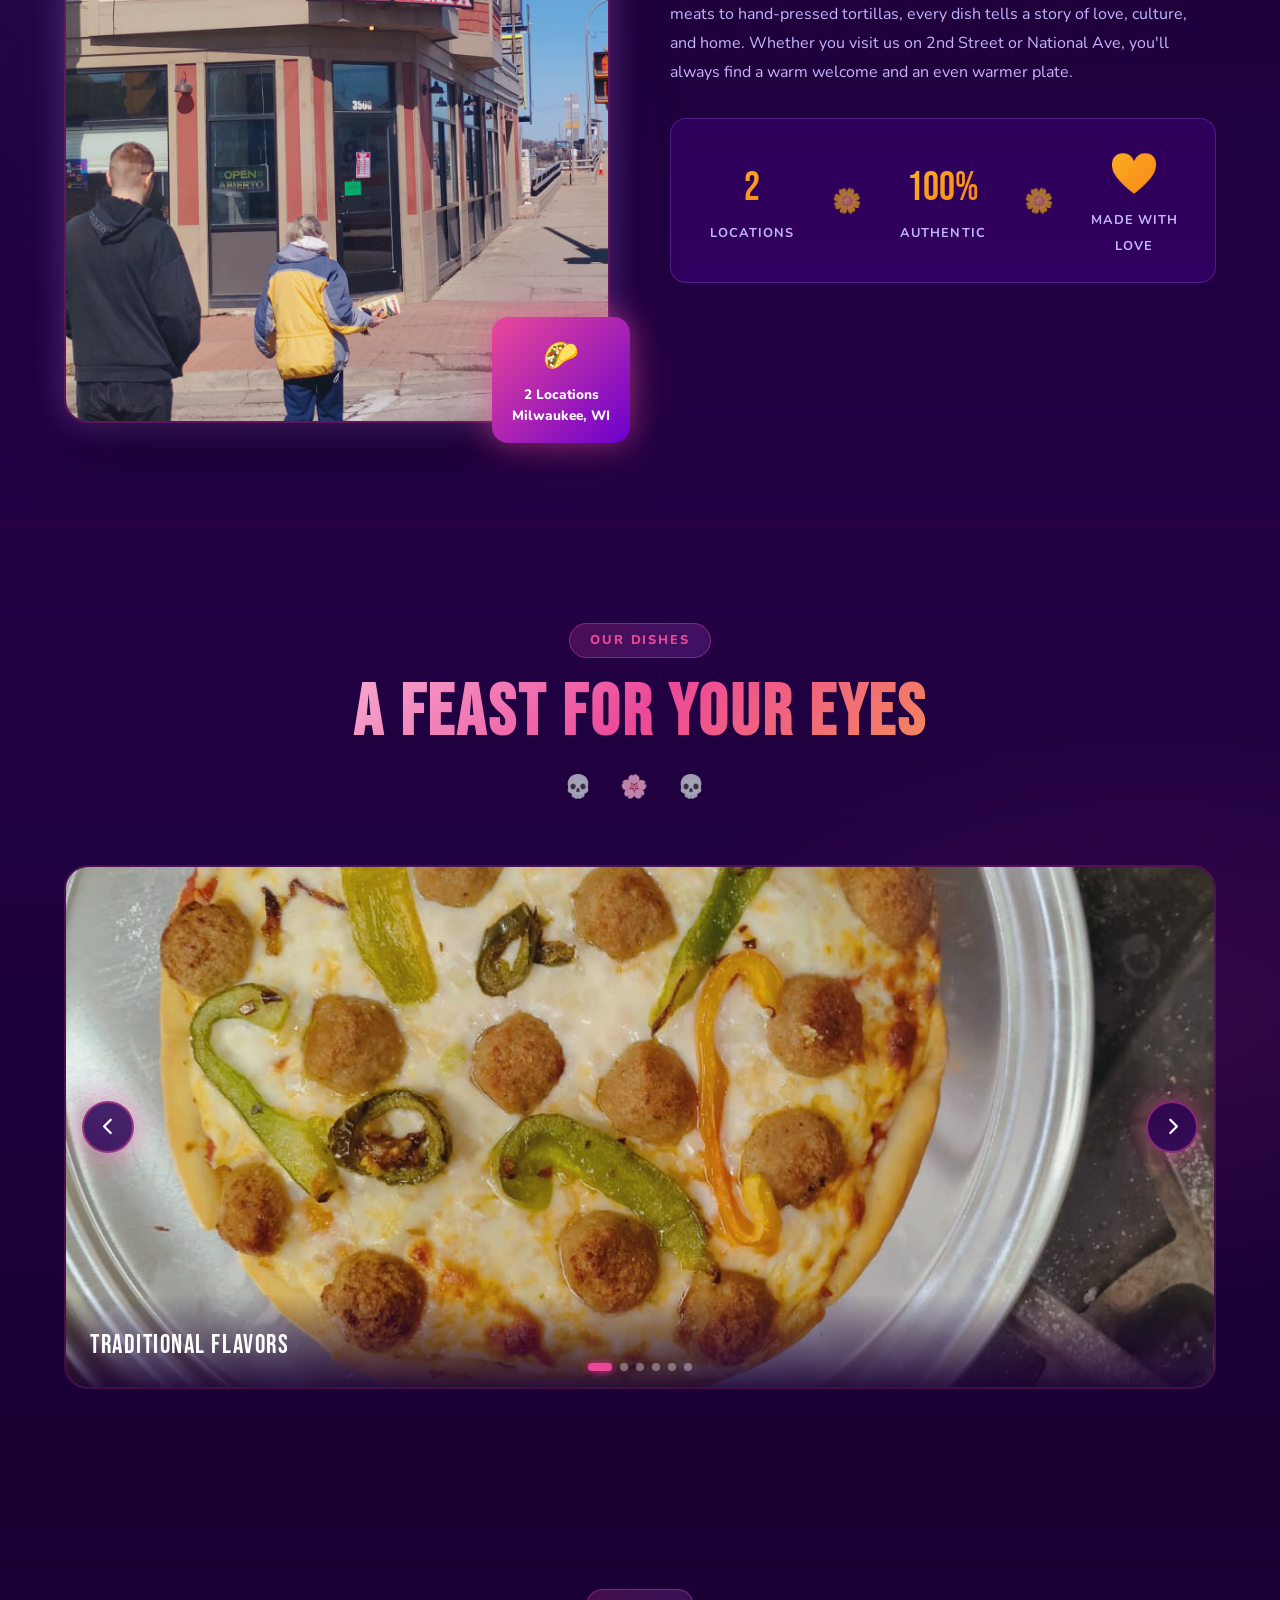
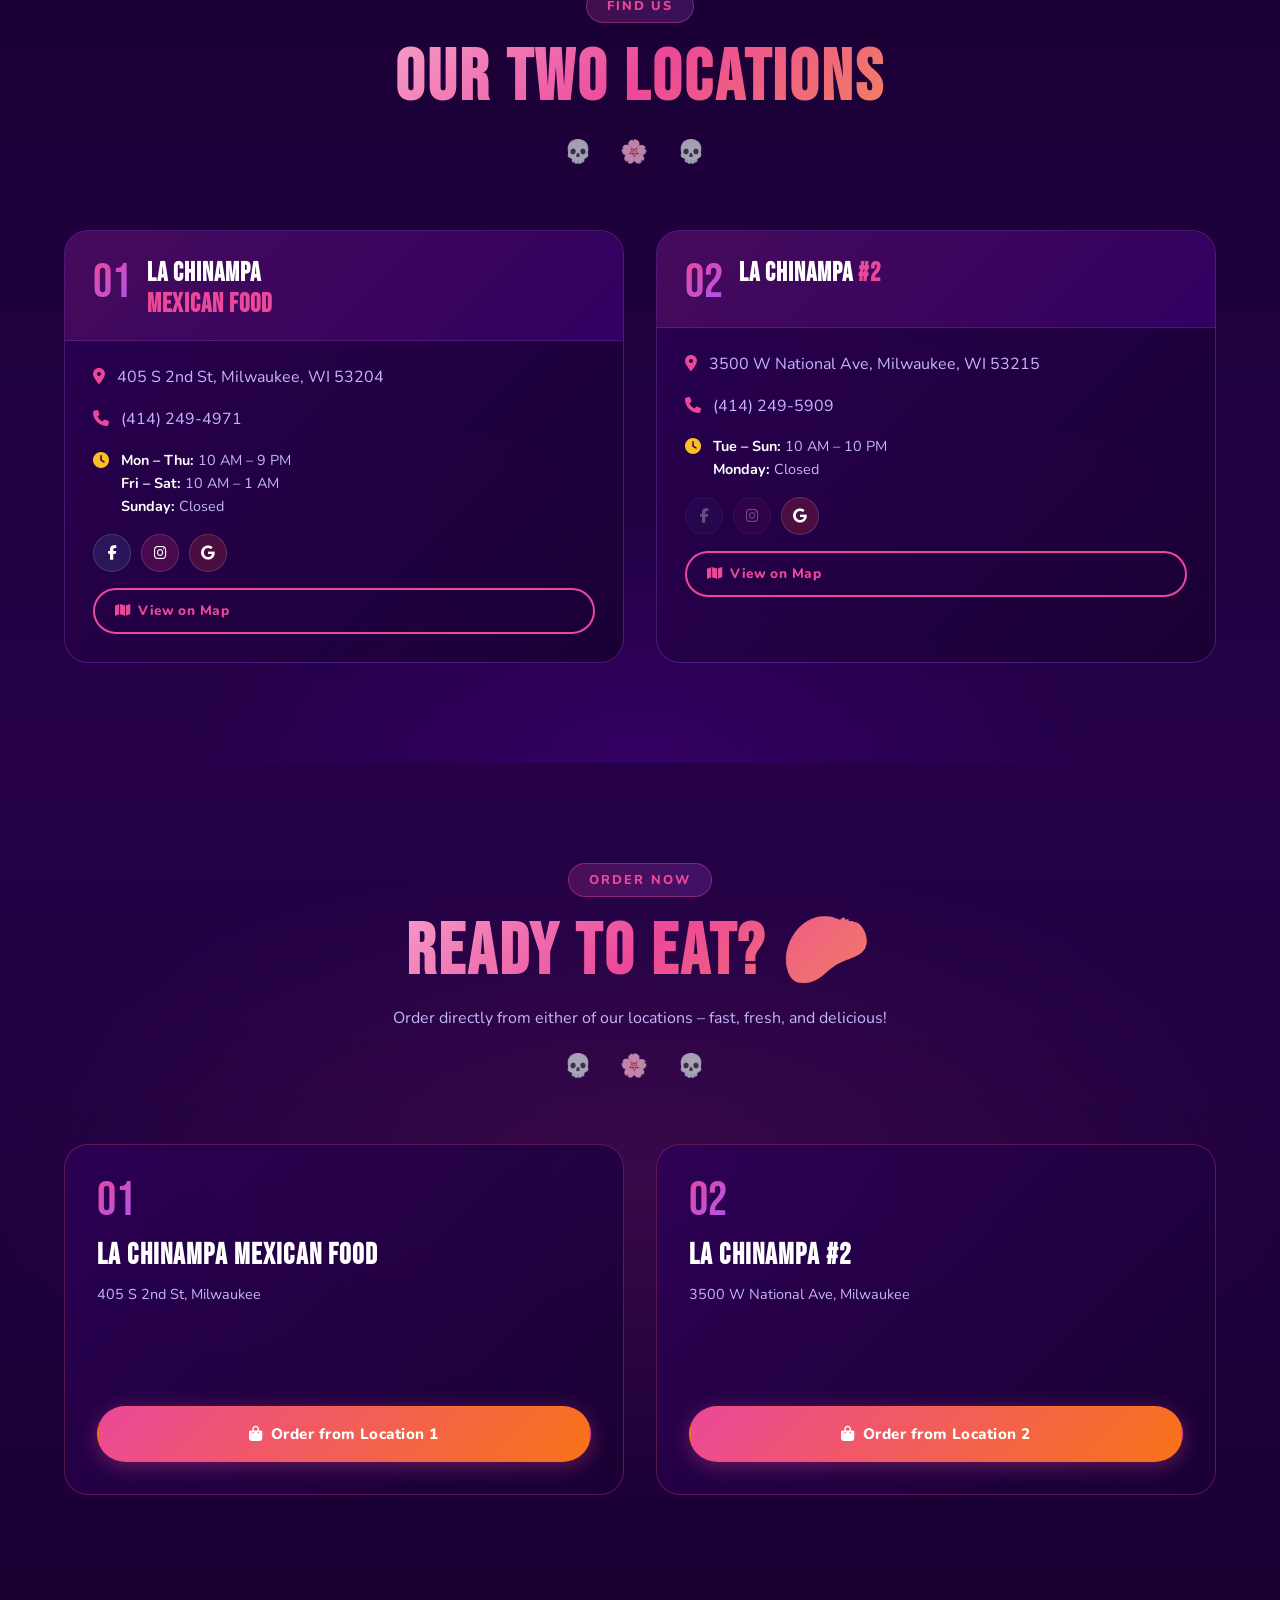
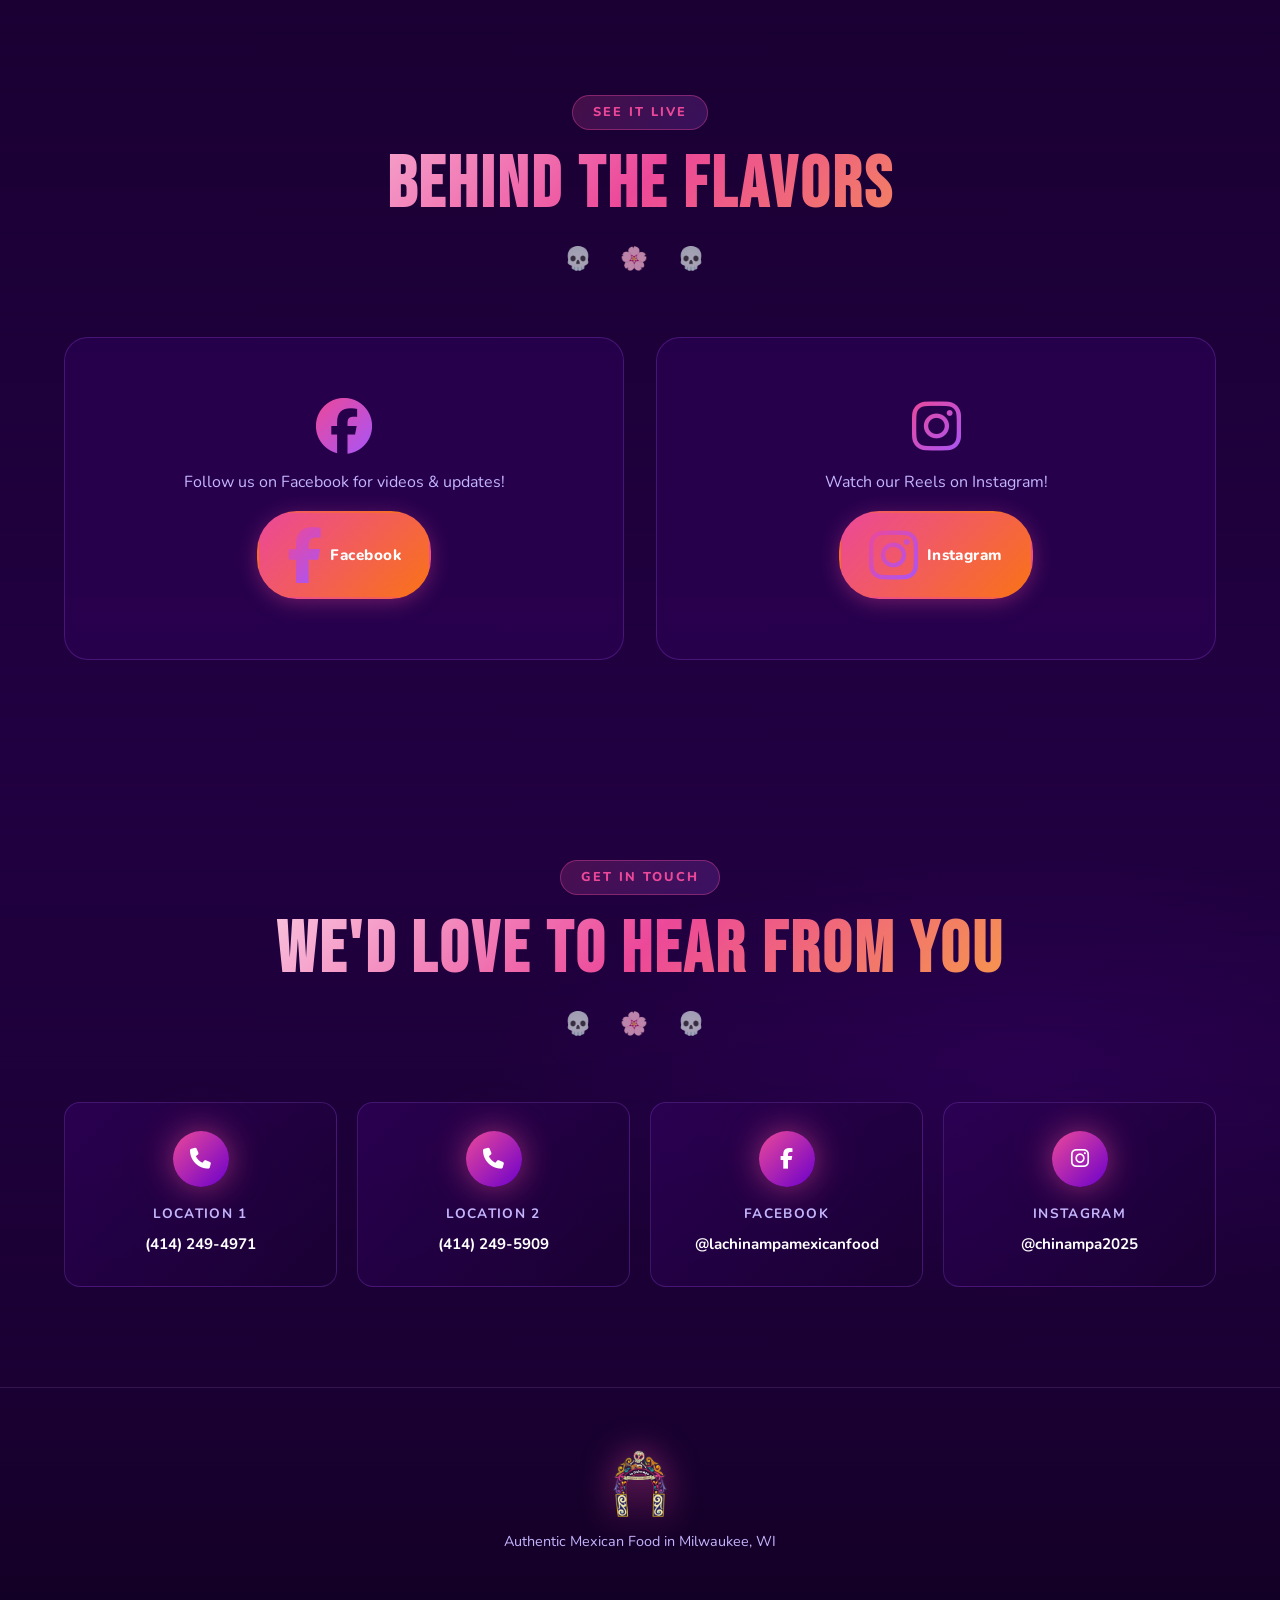
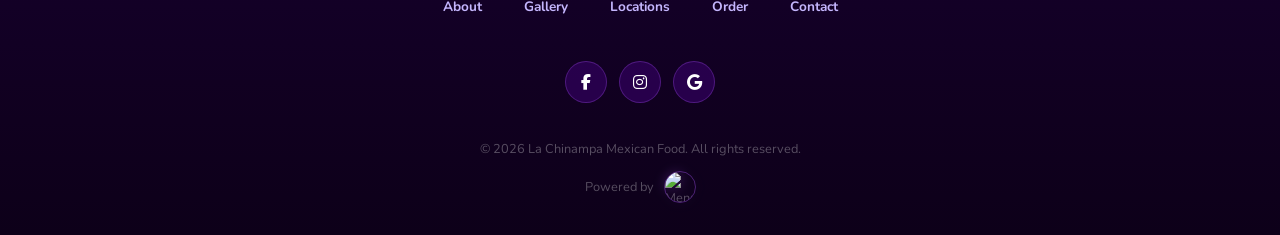
==== commit c886a3f9: "Primer commit website La Chinampa." ====
--- a/index.html
+++ b/index.html
@@ -3,431 +3,432 @@
 <head>
   <meta charset="UTF-8" />
   <meta name="viewport" content="width=device-width, initial-scale=1.0" />
-  <title>L Mil Amores | Authentic Mexican Restaurant — Aurora, IL</title>
-  <meta name="description" content="L Mil Amores Restaurant in Aurora, IL — authentic, flavor-packed Mexican cuisine. Tacos, tortas, burritos, margaritas and more. Visit us at 518 S Lake St, Aurora." />
-  <meta name="keywords" content="Mexican restaurant Aurora IL, authentic Mexican food, tacos Aurora, margaritas Aurora, L Mil Amores, North Aurora, Yorkville, Oswego" />
-  <meta name="author" content="L Mil Amores Restaurant" />
-  <meta property="og:title" content="L Mil Amores | Authentic Mexican Restaurant" />
-  <meta property="og:description" content="Authentic, flavor-packed Mexican cuisine in Aurora, IL. Fresh ingredients, traditional recipes, signature margaritas." />
+  <meta name="description" content="La Chinampa Mexican Food – Authentic Mexican cuisine in Milwaukee, WI. Two locations serving the best tacos, burritos, and traditional Mexican dishes." />
+  <meta name="keywords" content="La Chinampa, Mexican food, Milwaukee, tacos, burritos, authentic Mexican restaurant, Wisconsin" />
+  <meta name="author" content="La Chinampa Mexican Food" />
+  <meta property="og:title" content="La Chinampa Mexican Food – Milwaukee, WI" />
+  <meta property="og:description" content="Authentic Mexican flavors in the heart of Milwaukee. Two locations, one soul. Order online today!" />
+  <meta property="og:image" content="assets/img/logochinampa.png" />
   <meta property="og:type" content="restaurant" />
-  <meta property="og:url" content="https://lmilamores.com" />
-  <meta name="geo.region" content="US-IL" />
-  <meta name="geo.placename" content="Aurora, Illinois" />
-  <link rel="icon" type="image/png" href="assets/img/MilAmoresLogo.png" />
+  <meta name="theme-color" content="#3d0066" />
+  <title>La Chinampa Mexican Food – Milwaukee, WI</title>
+  <link rel="icon" type="image/png" href="assets/img/logochinampa.png" />
+  <link rel="stylesheet" href="styles.css" />
+  <!-- Google Fonts -->
   <link rel="preconnect" href="https://fonts.googleapis.com" />
   <link rel="preconnect" href="https://fonts.gstatic.com" crossorigin />
-  <link href="https://fonts.googleapis.com/css2?family=Cinzel+Decorative:wght@400;700&family=Cinzel:wght@400;600;700&family=EB+Garamond:ital,wght@0,400;0,500;1,400&display=swap" rel="stylesheet" />
-  <link rel="stylesheet" href="assets/css/style.css" />
+  <link href="https://fonts.googleapis.com/css2?family=Bebas+Neue&family=Abril+Fatface&family=Nunito:wght@400;600;700;800;900&display=swap" rel="stylesheet" />
+  <!-- Icons -->
+  <link rel="stylesheet" href="https://cdnjs.cloudflare.com/ajax/libs/font-awesome/6.5.0/css/all.min.css" />
+  <!-- Menutech Script -->
+  <script src="https://www.fbgcdn.com/embedder/js/ewm2.js" defer async></script>
+  <script src="https://menutech.xyz/menutechUI.min.js"></script>
 </head>
 <body>
 
-  <div class="promo-bar">
-    <span class="promo-icon">✦</span>
-    <span>5% OFF YOUR FIRST ORDER — Come taste the tradition</span>
-    <span class="promo-icon">✦</span>
+  <!-- ═══════════════════════════════════════════ PARTICLES BG -->
+  <div id="particles"></div>
+
+  <!-- ═══════════════════════════════════════════ AUDIO PLAYER -->
+  <div id="audio-player">
+    <button id="audio-btn" onclick="toggleAudio()" title="Toggle Music">
+      <i class="fas fa-music" id="audio-icon"></i>
+    </button>
+    <audio id="bg-audio" loop>
+      <source src="https://www.soundhelix.com/examples/mp3/SoundHelix-Song-1.mp3" type="audio/mpeg" />
+    </audio>
+    <span id="audio-label">🎵 Recuérdame</span>
   </div>
 
-  <header class="site-header" id="top">
-    <div class="header-inner">
-      <a href="#top" class="logo-link">
-        <img src="assets/img/MilAmoresLogo.png" alt="L Mil Amores Logo" class="logo-img" />
+  <!-- ═══════════════════════════════════════════ NAV -->
+  <nav id="navbar">
+    <div class="nav-inner">
+      <a href="#hero" class="nav-logo">
+        <img src="assets/img/logochinampa.png" alt="La Chinampa Logo" />
       </a>
-      <nav class="main-nav" id="main-nav">
-        <a href="#about">About</a>
-        <a href="#gallery">Gallery</a>
-        <a href="#videos">Videos</a>
-        <a href="#hours">Hours</a>
-        <a href="#contact">Contact</a>
-      </nav>
-      <button class="nav-toggle" id="nav-toggle" aria-label="Open menu">
+      <button class="burger" id="burger" aria-label="Menu" onclick="toggleMenu()">
         <span></span><span></span><span></span>
       </button>
-    </div>
-  </header>
-
-   <section class="hero">
-
-    <video class="hero-video" autoplay muted loop playsinline>
-      <source src="assets/img/videohero.mp4" type="video/mp4">
-    </video>
-
-    <div class="hero-overlay"></div>
-
+      <ul class="nav-links" id="nav-links">
+        <li><a href="#about" onclick="closeMenu()"><span data-en="About" data-es="Nosotros">About</span></a></li>
+        <li><a href="#gallery" onclick="closeMenu()"><span data-en="Gallery" data-es="Galería">Gallery</span></a></li>
+        <li><a href="#locations" onclick="closeMenu()"><span data-en="Locations" data-es="Ubicaciones">Locations</span></a></li>
+        <li><a href="#order" onclick="closeMenu()"><span data-en="Order" data-es="Ordenar">Order</span></a></li>
+        <li><a href="#contact" onclick="closeMenu()"><span data-en="Contact" data-es="Contacto">Contact</span></a></li>
+        <li>
+          <button class="lang-toggle" id="lang-btn" onclick="toggleLang()">
+            <span id="lang-label">🌐 ES</span>
+          </button>
+        </li>
+      </ul>
+    </div>
+  </nav>
+
+  <!-- ═══════════════════════════════════════════ HERO -->
+  <section id="hero">
+    <div class="hero-bg-overlay"></div>
     <div class="hero-content">
-      <p class="hero-tagline">Aurora, Illinois</p>
-      <h1 class="hero-title">L Mil Amores</h1>
-      <p class="hero-slogan">El auténtico sabor mexicano que te hace sentir vivo</p>
-      <div class="hero-divider">
-        <span></span><span class="diamond">◆</span><span></span>
-      </div>
-       <menutech-orders
-      cuid="90732855-a4a0-4329-8eba-70b77da15bc6"
-      ruid="214e4562-c954-4f72-b51b-7fabd45b61ba"
-      color="#ffffff"
-      background="#f2a04a"
-      textColor="#ffffff">
-    </menutech-orders>
-    </div>
-  </section>
-
-  <section class="about" id="about">
-    <div class="about-inner">
-      <div class="about-text">
-        <p class="section-label">Our Story</p>
-        <h2 class="section-title">A Celebration<br><em>Every Visit</em></h2>
-        <p class="about-body">
-          L Mil Amores Restaurant in Aurora, IL is your destination for authentic, flavor-packed Mexican cuisine. Proudly serving guests from North Aurora, Yorkville, Oswego, and beyond, we are committed to crafting every dish with fresh ingredients and traditional recipes you will love.
-        </p>
-        <p class="about-body">
-          From tacos, tortas, and burritos to quesadillas and other house favorites, every bite brings the vibrant taste of Mexico to your table. Pair your meal with an ice-cold imported or domestic beer, or enjoy one of our signature margaritas for the perfect finishing touch.
-        </p>
-        <p class="about-body">
-          Whether you are gathering with family, meeting friends, or enjoying a night out with coworkers — at L Mil Amores, every visit feels like a celebration.
-        </p>
-        <a href="#contact" class="btn-secondary">Find Us</a>
-      </div>
-      <div class="about-visual">
-        <div class="about-img-frame">
-          <img src="assets/img/TRADITIONAL FAJITAS.jpg" alt="Traditional Fajitas at L Mil Amores" />
-        </div>
-        <div class="about-badge">
-          <span>Authentic</span>
-          <span class="badge-divider">◆</span>
-          <span>Traditional</span>
-          <span class="badge-divider">◆</span>
-          <span>Fresh</span>
-        </div>
-      </div>
-    </div>
-  </section>
-
-  <section class="gallery" id="gallery">
-    <div class="gallery-header">
-      <p class="section-label">Our Kitchen</p>
-      <h2 class="section-title">A Taste of Mexico</h2>
-    </div>
-
-    <div class="carousel-wrapper">
-      <div class="carousel-track" id="carouselTrack">
-        <div class="carousel-slide" data-index="0">
-          <img src="assets/img/BARBACOA.jpg" alt="Barbacoa" />
-          <span class="slide-label">Barbacoa</span>
-        </div>
-        <div class="carousel-slide" data-index="1">
-          <img src="assets/img/BISTEC A LA MEXICANA.jpg" alt="Bistec a la Mexicana" />
-          <span class="slide-label">Bistec a la Mexicana</span>
-        </div>
-        <div class="carousel-slide" data-index="2">
-          <img src="assets/img/BURRITOS.jpg" alt="Burritos" />
-          <span class="slide-label">Burritos</span>
-        </div>
-        <div class="carousel-slide" data-index="3">
-          <img src="assets/img/CALDO DE RES 0.jpg" alt="Caldo de Res" />
-          <span class="slide-label">Caldo de Res</span>
-        </div>
-        <div class="carousel-slide" data-index="4">
-          <img src="assets/img/CAN SODA.jpg" alt="Can Soda" />
-          <span class="slide-label">Can Soda</span>
-        </div>
-        <div class="carousel-slide" data-index="5">
-          <img src="assets/img/CARNE ASADA.jpeg" alt="Carne Asada" />
-          <span class="slide-label">Carne Asada</span>
-        </div>
-        <div class="carousel-slide" data-index="6">
-          <img src="assets/img/CHILE RELLENO.jpg" alt="Chile Relleno" />
-          <span class="slide-label">Chile Relleno</span>
-        </div>
-        <div class="carousel-slide" data-index="7">
-          <img src="assets/img/CHILES TOREADOS.jpg" alt="Chiles Toreados" />
-          <span class="slide-label">Chiles Toreados</span>
-        </div>
-        <div class="carousel-slide" data-index="8">
-          <img src="assets/img/FLAN.jpg" alt="Flan" />
-          <span class="slide-label">Flan</span>
-        </div>
-        <div class="carousel-slide" data-index="9">
-          <img src="assets/img/FLAUTAS.0.jpg" alt="Flautas" />
-          <span class="slide-label">Flautas</span>
-        </div>
-        <div class="carousel-slide" data-index="10">
-          <img src="assets/img/FLAUTAS.jpg" alt="Flautas Crispy" />
-          <span class="slide-label">Flautas Crispy</span>
-        </div>
-        <div class="carousel-slide" data-index="11">
-          <img src="assets/img/FRIES WITH CHEESE & MEAT.jpg" alt="Fries with Cheese & Meat" />
-          <span class="slide-label">Fries with Cheese & Meat</span>
-        </div>
-        <div class="carousel-slide" data-index="12">
-          <img src="assets/img/FRIJOLES CHARROS.jpeg" alt="Frijoles Charros" />
-          <span class="slide-label">Frijoles Charros</span>
-        </div>
-        <div class="carousel-slide" data-index="13">
-          <img src="assets/img/GORDITAS.jpg" alt="Gorditas" />
-          <span class="slide-label">Gorditas</span>
-        </div>
-        <div class="carousel-slide" data-index="14">
-          <img src="assets/img/MARGARITA 0.jpg" alt="Margarita" />
-          <span class="slide-label">Signature Margarita</span>
-        </div>
-        <div class="carousel-slide" data-index="15">
-          <img src="assets/img/MARGARITA 1.jpg" alt="Margarita Especial" />
-          <span class="slide-label">Margarita Especial</span>
-        </div>
-        <div class="carousel-slide" data-index="16">
-          <img src="assets/img/NACHOS CON CARNE Y QUESO.jpg" alt="Nachos con Carne y Queso" />
-          <span class="slide-label">Nachos con Carne y Queso</span>
-        </div>
-        <div class="carousel-slide" data-index="17">
-          <img src="assets/img/PECHUGA A LA CREMA.jpg" alt="Pechuga a la Crema" />
-          <span class="slide-label">Pechuga a la Crema</span>
-        </div>
-        <div class="carousel-slide" data-index="18">
-          <img src="assets/img/PIÑA COLADA.jpg" alt="Piña Colada" />
-          <span class="slide-label">Piña Colada</span>
-        </div>
-        <div class="carousel-slide" data-index="19">
-          <img src="assets/img/QUESADILLAS CON CARNE.jpeg" alt="Quesadillas con Carne" />
-          <span class="slide-label">Quesadillas con Carne</span>
-        </div>
-        <div class="carousel-slide" data-index="20">
-          <img src="assets/img/SIDE RICE.jpg" alt="Side Rice" />
-          <span class="slide-label">Side Rice</span>
-        </div>
-        <div class="carousel-slide" data-index="21">
-          <img src="assets/img/SOPES..jpg" alt="Sopes" />
-          <span class="slide-label">Sopes</span>
-        </div>
-        <div class="carousel-slide" data-index="22">
-          <img src="assets/img/TACOS AL PASTOR 0..jpg" alt="Tacos al Pastor" />
-          <span class="slide-label">Tacos al Pastor</span>
-        </div>
-        <div class="carousel-slide" data-index="23">
-          <img src="assets/img/TACOS AL PASTOR.jpg" alt="Tacos al Pastor Plate" />
-          <span class="slide-label">Tacos al Pastor Plate</span>
-        </div>
-        <div class="carousel-slide" data-index="24">
-          <img src="assets/img/TORTAS..jpg" alt="Tortas" />
-          <span class="slide-label">Tortas</span>
-        </div>
-        <div class="carousel-slide" data-index="25">
-          <img src="assets/img/TRADITIONAL FAJITAS.jpg" alt="Traditional Fajitas" />
-          <span class="slide-label">Traditional Fajitas</span>
-        </div>
-      </div>
-
-      <button class="carousel-btn carousel-prev" id="carouselPrev" aria-label="Previous image">&#8249;</button>
-      <button class="carousel-btn carousel-next" id="carouselNext" aria-label="Next image">&#8250;</button>
-
-      <div class="carousel-dots" id="carouselDots"></div>
-    </div>
-
-    <div class="lightbox" id="lightbox">
-      <button class="lightbox-close" id="lightboxClose" aria-label="Close">&times;</button>
-      <button class="lightbox-nav lightbox-prev" id="lightboxPrev" aria-label="Previous">&#8249;</button>
-      <div class="lightbox-img-wrap">
-        <img src="" alt="" id="lightboxImg" />
-        <span class="lightbox-caption" id="lightboxCaption"></span>
-      </div>
-      <button class="lightbox-nav lightbox-next" id="lightboxNext" aria-label="Next">&#8250;</button>
-    </div>
-  </section>
-
-  </section>
-<!-- MENUTECH AUTO GALLERY -->
-<section class="menu-gallery">
-  <menutech-gallery domain="lmilamoresrestaurant.com"></menutech-gallery>
-</section>
-
-  <section class="videos-section" id="videos">
-    <div class="videos-header">
-      <p class="section-label">Behind The Flavor</p>
-      <h2 class="section-title">See It Come Alive</h2>
-    </div>
-    <div class="videos-grid">
-      <div class="video-card">
-        <video controls preload="metadata" poster="assets/img/TRADITIONAL FAJITAS.jpg">
-          <source src="assets/img/video1.mp4" type="video/mp4" />
-          Your browser does not support the video tag.
-        </video>
-        <p class="video-label">L Mil Amores — Experience</p>
-      </div>
-      <div class="video-card">
-        <video controls preload="metadata" poster="assets/img/TACOS AL PASTOR.jpg">
-          <source src="assets/img/video2.mp4" type="video/mp4" />
-          Your browser does not support the video tag.
-        </video>
-        <p class="video-label">L Mil Amores — Kitchen</p>
-      </div>
-    </div>
-  </section>
-
-  <section class="hours-contact" id="hours">
-    <div class="hours-contact-inner">
-      <div class="hours-block">
-        <p class="section-label">When To Visit</p>
-        <h2 class="section-title">Hours</h2>
-        <div class="hours-table">
-          <div class="hours-row">
-            <span class="hours-day">Sunday – Thursday</span>
-            <span class="hours-time">10:00 AM – 9:00 PM</span>
-          </div>
-          <div class="hours-divider"></div>
-          <div class="hours-row">
-            <span class="hours-day">Friday – Saturday</span>
-            <span class="hours-time">10:00 AM – 10:00 PM</span>
-          </div>
-        </div>
-        <p class="hours-note">Open every day of the week</p>
-      </div>
-
-      <div class="contact-block" id="contact">
-        <p class="section-label">Find Us</p>
-        <h2 class="section-title">Location</h2>
-        <div class="contact-details">
-          <div class="contact-item">
-            <span class="contact-icon">◆</span>
-            <div>
-              <strong>Address</strong>
-              <p>518 S Lake St, Aurora, IL 60506</p>
-            </div>
-          </div>
-          <div class="contact-item">
-            <span class="contact-icon">◆</span>
-            <div>
-              <strong>Phone</strong>
-              <p><a href="tel:6308968727">630-896-8727</a></p>
-            </div>
-          </div>
-          <div class="contact-item">
-            <span class="contact-icon">◆</span>
-            <div>
-              <strong>Serving</strong>
-              <p>Aurora · North Aurora · Yorkville · Oswego & beyond</p>
-            </div>
-          </div>
-        </div>
-        <div class="social-links">
-          <a href="https://www.facebook.com/lmilamoresmexicanrestaurant" target="_blank" rel="noopener" class="social-btn" aria-label="Facebook">
-            <svg viewBox="0 0 24 24" fill="currentColor"><path d="M18 2h-3a5 5 0 0 0-5 5v3H7v4h3v8h4v-8h3l1-4h-4V7a1 1 0 0 1 1-1h3z"/></svg>
-            <span>Facebook</span>
+      <div class="hero-logo-wrap">
+        <img src="assets/img/logochinampa.png" alt="La Chinampa" class="hero-logo" />
+      </div>
+      <p class="hero-tagline" data-en="Authentic Mexican Flavors in the Heart of Milwaukee" data-es="Sabores Mexicanos Auténticos en el Corazón de Milwaukee">Authentic Mexican Flavors in the Heart of Milwaukee</p>
+      <div class="hero-btns">
+        <a href="#order" class="btn btn-primary glow-btn">
+          <i class="fas fa-utensils"></i>
+          <span data-en="Order Online" data-es="Ordenar Ahora">Order Online</span>
+        </a>
+        <a href="#locations" class="btn btn-outline">
+          <i class="fas fa-map-marker-alt"></i>
+          <span data-en="Find Us" data-es="Encuéntranos">Find Us</span>
+        </a>
+      </div>
+      <div class="hero-decoration">
+        <span class="marigold">🌼</span>
+        <span class="skull">💀</span>
+        <span class="marigold">🌼</span>
+      </div>
+    </div>
+    <div class="scroll-hint">
+      <i class="fas fa-chevron-down"></i>
+    </div>
+  </section>
+
+  <!-- ═══════════════════════════════════════════ MARQUEE BANNER -->
+  <div class="marquee-banner">
+    <div class="marquee-track">
+      <span>🌮 Tacos · Burritos · Quesadillas · Tortas · Tamales · Enchiladas · Pozole · Menudo · 🌶️ Auténtico Sabor Mexicano · Mexican Flavors · 🌼 </span>
+      <span>🌮 Tacos · Burritos · Quesadillas · Tortas · Tamales · Enchiladas · Pozole · Menudo · 🌶️ Auténtico Sabor Mexicano · Mexican Flavors · 🌼 </span>
+    </div>
+  </div>
+
+  <!-- ═══════════════════════════════════════════ ABOUT -->
+  <section id="about">
+    <div class="container">
+      <div class="section-header">
+        <span class="section-tag" data-en="Our Story" data-es="Nuestra Historia">Our Story</span>
+        <h2 data-en="Where Tradition Meets Flavor" data-es="Donde la Tradición se Encuentra con el Sabor">Where Tradition Meets Flavor</h2>
+        <div class="skull-divider">💀 🌸 💀</div>
+      </div>
+      <div class="about-grid">
+        <div class="about-img-wrap">
+          <img src="assets/img/fachada.jpeg" alt="La Chinampa Restaurant" class="about-img" />
+          <div class="about-img-badge">
+            <span>🌮</span>
+            <p data-en="2 Locations" data-es="2 Ubicaciones">2 Locations</p>
+            <p data-en="Milwaukee, WI" data-es="Milwaukee, WI">Milwaukee, WI</p>
+          </div>
+        </div>
+        <div class="about-text">
+          <p data-en="La Chinampa Mexican Food brings the vibrant, authentic flavors of Mexico straight to the heart of Milwaukee. With two beloved locations serving the community, we've become a cornerstone of Milwaukee's culinary landscape." data-es="La Chinampa Mexican Food trae los sabores auténticos y vibrantes de México directamente al corazón de Milwaukee. Con dos queridas ubicaciones que sirven a la comunidad, nos hemos convertido en un pilar del paisaje culinario de Milwaukee.">La Chinampa Mexican Food brings the vibrant, authentic flavors of Mexico straight to the heart of Milwaukee. With two beloved locations serving the community, we've become a cornerstone of Milwaukee's culinary landscape.</p>
+          <p data-en="Our recipes are inspired by generations of tradition — from slow-cooked meats to hand-pressed tortillas, every dish tells a story of love, culture, and home. Whether you visit us on 2nd Street or National Ave, you'll always find a warm welcome and an even warmer plate." data-es="Nuestras recetas están inspiradas en generaciones de tradición — desde carnes cocidas a fuego lento hasta tortillas hechas a mano, cada platillo cuenta una historia de amor, cultura y hogar. Ya sea que nos visites en la 2nd Street o en National Ave, siempre encontrarás una cálida bienvenida y un plato aún más cálido.">Our recipes are inspired by generations of tradition — from slow-cooked meats to hand-pressed tortillas, every dish tells a story of love, culture, and home. Whether you visit us on 2nd Street or National Ave, you'll always find a warm welcome and an even warmer plate.</p>
+          <div class="about-stats">
+            <div class="stat">
+              <span class="stat-num">2</span>
+              <span class="stat-label" data-en="Locations" data-es="Ubicaciones">Locations</span>
+            </div>
+            <div class="stat-divider">🌼</div>
+            <div class="stat">
+              <span class="stat-num">100%</span>
+              <span class="stat-label" data-en="Authentic" data-es="Auténtico">Authentic</span>
+            </div>
+            <div class="stat-divider">🌼</div>
+            <div class="stat">
+              <span class="stat-num">❤️</span>
+              <span class="stat-label" data-en="Made with Love" data-es="Hecho con Amor">Made with Love</span>
+            </div>
+          </div>
+        </div>
+      </div>
+    </div>
+  </section>
+
+  <!-- ═══════════════════════════════════════════ GALLERY / CAROUSEL -->
+  <section id="gallery">
+    <div class="container">
+      <div class="section-header">
+        <span class="section-tag" data-en="Our Dishes" data-es="Nuestros Platillos">Our Dishes</span>
+        <h2 data-en="A Feast for Your Eyes" data-es="Un Festín para tus Ojos">A Feast for Your Eyes</h2>
+        <div class="skull-divider">💀 🌸 💀</div>
+      </div>
+      <div class="carousel-wrap">
+        <div class="carousel" id="main-carousel">
+          <div class="carousel-track" id="carousel-track">
+            <div class="carousel-slide" data-index="2">
+              <img src="assets/img/food1.jpeg" alt="La Chinampa – Dish 1" onclick="openLightbox(2)" />
+              <div class="slide-caption" data-en="Traditional Flavors" data-es="Sabores Tradicionales">Traditional Flavors</div>
+            </div>
+            <div class="carousel-slide" data-index="3">
+              <img src="assets/img/food2.jpeg" alt="La Chinampa – Dish 2" onclick="openLightbox(3)" />
+              <div class="slide-caption" data-en="Fresh Ingredients" data-es="Ingredientes Frescos">Fresh Ingredients</div>
+            </div>
+            <div class="carousel-slide" data-index="4">
+              <img src="assets/img/food3.jpeg" alt="La Chinampa – Dish 3" onclick="openLightbox(4)" />
+              <div class="slide-caption" data-en="Made with Love" data-es="Hecho con Amor">Made with Love</div>
+            </div>
+            <div class="carousel-slide" data-index="5">
+              <img src="assets/img/food4.jpeg" alt="La Chinampa – Dish 4" onclick="openLightbox(5)" />
+              <div class="slide-caption" data-en="Authentic Cuisine" data-es="Cocina Auténtica">Authentic Cuisine</div>
+            </div>
+          </div>
+        </div>
+        <button class="carousel-btn prev" id="prev-btn" onclick="prevSlide()" aria-label="Previous">
+          <i class="fas fa-chevron-left"></i>
+        </button>
+        <button class="carousel-btn next" id="next-btn" onclick="nextSlide()" aria-label="Next">
+          <i class="fas fa-chevron-right"></i>
+        </button>
+        <div class="carousel-dots" id="carousel-dots"></div>
+      </div>
+    </div>
+  </section>
+
+  <!-- Lightbox -->
+  <div id="lightbox" onclick="closeLightbox()">
+    <div class="lightbox-inner" onclick="event.stopPropagation()">
+      <button class="lightbox-close" onclick="closeLightbox()"><i class="fas fa-times"></i></button>
+      <button class="lightbox-prev" onclick="lightboxPrev()"><i class="fas fa-chevron-left"></i></button>
+      <img id="lightbox-img" src="" alt="" />
+      <button class="lightbox-next" onclick="lightboxNext()"><i class="fas fa-chevron-right"></i></button>
+      <p id="lightbox-caption"></p>
+    </div>
+  </div>
+
+  <!-- ═══════════════════════════════════════════ LOCATIONS -->
+  <section id="locations">
+    <div class="container">
+      <div class="section-header">
+        <span class="section-tag" data-en="Find Us" data-es="Encuéntranos">Find Us</span>
+        <h2 data-en="Our Two Locations" data-es="Nuestras Dos Ubicaciones">Our Two Locations</h2>
+        <div class="skull-divider">💀 🌸 💀</div>
+      </div>
+      <div class="locations-grid">
+
+        <!-- Location 1 -->
+        <div class="location-card">
+          <div class="location-card-header">
+            <span class="location-num">01</span>
+            <h3>La Chinampa<br /><span>Mexican Food</span></h3>
+          </div>
+          <div class="location-card-body">
+            <div class="location-info">
+              <i class="fas fa-map-marker-alt"></i>
+              <span>405 S 2nd St, Milwaukee, WI 53204</span>
+            </div>
+            <div class="location-info">
+              <i class="fas fa-phone"></i>
+              <a href="tel:4142494971">(414) 249-4971</a>
+            </div>
+            <div class="location-hours">
+              <i class="fas fa-clock"></i>
+              <div>
+                <p><strong data-en="Mon – Thu:" data-es="Lun – Jue:">Mon – Thu:</strong> 10 AM – 9 PM</p>
+                <p><strong data-en="Fri – Sat:" data-es="Vie – Sáb:">Fri – Sat:</strong> 10 AM – 1 AM</p>
+                <p><strong data-en="Sunday:" data-es="Domingo:">Sunday:</strong> <span data-en="Closed" data-es="Cerrado">Closed</span></p>
+              </div>
+            </div>
+            <div class="location-social">
+              <a href="https://www.facebook.com/lachinampamexicanfood" target="_blank" class="social-btn fb" aria-label="Facebook"><i class="fab fa-facebook-f"></i></a>
+              <a href="https://www.instagram.com/chinampa2025/" target="_blank" class="social-btn ig" aria-label="Instagram"><i class="fab fa-instagram"></i></a>
+              <a href="https://share.google/TzPWEKkbKzHgyl9yM" target="_blank" class="social-btn gg" aria-label="Google"><i class="fab fa-google"></i></a>
+            </div>
+            <a href="https://www.google.com/maps?q=405+S+2nd+St,+Milwaukee,+WI+53204" target="_blank" class="btn btn-outline map-btn">
+              <i class="fas fa-map"></i>
+              <span data-en="View on Map" data-es="Ver en Mapa">View on Map</span>
+            </a>
+          </div>
+        </div>
+
+        <!-- Location 2 -->
+        <div class="location-card">
+          <div class="location-card-header">
+            <span class="location-num">02</span>
+            <h3>La Chinampa <span>#2</span></h3>
+          </div>
+          <div class="location-card-body">
+            <div class="location-info">
+              <i class="fas fa-map-marker-alt"></i>
+              <span>3500 W National Ave, Milwaukee, WI 53215</span>
+            </div>
+            <div class="location-info">
+              <i class="fas fa-phone"></i>
+              <a href="tel:4142495909">(414) 249-5909</a>
+            </div>
+            <div class="location-hours">
+              <i class="fas fa-clock"></i>
+              <div>
+                <p><strong data-en="Tue – Sun:" data-es="Mar – Dom:">Tue – Sun:</strong> 10 AM – 10 PM</p>
+                <p><strong data-en="Monday:" data-es="Lunes:">Monday:</strong> <span data-en="Closed" data-es="Cerrado">Closed</span></p>
+              </div>
+            </div>
+            <div class="location-social">
+              <a href="#" class="social-btn fb disabled" aria-label="Facebook (Coming Soon)"><i class="fab fa-facebook-f"></i></a>
+              <a href="#" class="social-btn ig disabled" aria-label="Instagram (Coming Soon)"><i class="fab fa-instagram"></i></a>
+              <a href="https://maps.app.goo.gl/QtTffbfk9w7rPJRn7" target="_blank" class="social-btn gg" aria-label="Google"><i class="fab fa-google"></i></a>
+            </div>
+            <a href="https://maps.app.goo.gl/QtTffbfk9w7rPJRn7" target="_blank" class="btn btn-outline map-btn">
+              <i class="fas fa-map"></i>
+              <span data-en="View on Map" data-es="Ver en Mapa">View on Map</span>
+            </a>
+          </div>
+        </div>
+
+      </div>
+    </div>
+  </section>
+
+  <!-- ═══════════════════════════════════════════ ORDER ONLINE -->
+  <section id="order">
+    <div class="container">
+      <div class="section-header">
+        <span class="section-tag" data-en="Order Now" data-es="Ordenar Ahora">Order Now</span>
+        <h2 data-en="Ready to Eat? 🌮" data-es="¿Listo para Comer? 🌮">Ready to Eat? 🌮</h2>
+        <p class="section-sub" data-en="Order directly from either of our locations – fast, fresh, and delicious!" data-es="Ordena directamente desde cualquiera de nuestras ubicaciones – ¡rápido, fresco y delicioso!">Order directly from either of our locations – fast, fresh, and delicious!</p>
+        <div class="skull-divider">💀 🌸 💀</div>
+      </div>
+
+      <div class="order-grid">
+        <!-- Order Location 1 -->
+        <div class="order-card">
+          <div class="order-card-label">
+            <span class="location-num">01</span>
+            <h3>La Chinampa Mexican Food</h3>
+            <p>405 S 2nd St, Milwaukee</p>
+          </div>
+          <div class="order-widget-wrap">
+            <menutech-orders
+              cuid="f5f1a966-db79-4a7c-9441-806c62f7efbc"
+              ruid="bd80354a-bd08-4661-8778-1f39b5fd3e57"
+              color="#ffffff"
+              background="#f2a04a"
+              textColor="#ffffff">
+            </menutech-orders>
+          </div>
+          <a href="https://www.lachinampamexicanfood.online/ordering/?facebook=true&restaurant_uid=bd80354a-bd08-4661-8778-1f39b5fd3e57&company_uid=f5f1a966-db79-4a7c-9441-806c62f7efbc" target="_blank" class="btn btn-primary glow-btn fallback-order">
+            <i class="fas fa-shopping-bag"></i>
+            <span data-en="Order from Location 1" data-es="Ordenar Ubicación 1">Order from Location 1</span>
           </a>
-          <a href="https://www.instagram.com/lmilamoresmex/" target="_blank" rel="noopener" class="social-btn" aria-label="Instagram">
-            <svg viewBox="0 0 24 24" fill="none" stroke="currentColor" stroke-width="2"><rect x="2" y="2" width="20" height="20" rx="5" ry="5"/><path d="M16 11.37A4 4 0 1 1 12.63 8 4 4 0 0 1 16 11.37z"/><line x1="17.5" y1="6.5" x2="17.51" y2="6.5"/></svg>
-            <span>Instagram</span>
+        </div>
+
+        <!-- Order Location 2 -->
+        <div class="order-card">
+          <div class="order-card-label">
+            <span class="location-num">02</span>
+            <h3>La Chinampa #2</h3>
+            <p>3500 W National Ave, Milwaukee</p>
+          </div>
+          <div class="order-widget-wrap">
+            <menutech-orders
+              cuid="f1200698-e58e-4d20-8110-57fa81a1fd75"
+              ruid="6340865d-de08-4eb5-88dd-ed721aa0d387"
+              color="#ffffff"
+              background="#f2a04a"
+              textColor="#ffffff">
+            </menutech-orders>
+          </div>
+          <a href="https://www.menu-technology.com/ordering/?facebook=true&restaurant_uid=6340865d-de08-4eb5-88dd-ed721aa0d387&company_uid=f1200698-e58e-4d20-8110-57fa81a1fd75" target="_blank" class="btn btn-primary glow-btn fallback-order">
+            <i class="fas fa-shopping-bag"></i>
+            <span data-en="Order from Location 2" data-es="Ordenar Ubicación 2">Order from Location 2</span>
           </a>
-          <a href="https://www.tiktok.com/@el.festin.restaur" target="_blank" rel="noopener" class="social-btn" aria-label="TikTok">
-            <svg viewBox="0 0 24 24" fill="currentColor"><path d="M19.59 6.69a4.83 4.83 0 0 1-3.77-4.25V2h-3.45v13.67a2.89 2.89 0 0 1-2.88 2.5 2.89 2.89 0 0 1-2.89-2.89 2.89 2.89 0 0 1 2.89-2.89c.28 0 .54.04.79.1V9.01a6.33 6.33 0 0 0-.79-.05 6.34 6.34 0 0 0-6.34 6.34 6.34 6.34 0 0 0 6.34 6.34 6.34 6.34 0 0 0 6.33-6.34V8.69a8.19 8.19 0 0 0 4.78 1.52V6.77a4.85 4.85 0 0 1-1.01-.08z"/></svg>
-            <span>TikTok</span>
+        </div>
+      </div>
+    </div>
+  </section>
+
+  <!-- ═══════════════════════════════════════════ VIDEOS -->
+  <section id="videos">
+    <div class="container">
+      <div class="section-header">
+        <span class="section-tag" data-en="See It Live" data-es="Véalo en Vivo">See It Live</span>
+        <h2 data-en="Behind the Flavors" data-es="Detrás de los Sabores">Behind the Flavors</h2>
+        <div class="skull-divider">💀 🌸 💀</div>
+      </div>
+      <div class="videos-grid">
+        <div class="video-card">
+          <div class="video-placeholder">
+            <i class="fab fa-facebook"></i>
+            <p data-en="Follow us on Facebook for videos & updates!" data-es="¡Síguenos en Facebook para videos y actualizaciones!">Follow us on Facebook for videos &amp; updates!</p>
+            <a href="https://www.facebook.com/lachinampamexicanfood" target="_blank" class="btn btn-primary">
+              <i class="fab fa-facebook-f"></i> Facebook
+            </a>
+          </div>
+        </div>
+        <div class="video-card">
+          <div class="video-placeholder">
+            <i class="fab fa-instagram"></i>
+            <p data-en="Watch our Reels on Instagram!" data-es="¡Mira nuestros Reels en Instagram!">Watch our Reels on Instagram!</p>
+            <a href="https://www.instagram.com/chinampa2025/" target="_blank" class="btn btn-primary">
+              <i class="fab fa-instagram"></i> Instagram
+            </a>
+          </div>
+        </div>
+      </div>
+    </div>
+  </section>
+
+  <!-- ═══════════════════════════════════════════ CONTACT -->
+  <section id="contact">
+    <div class="container">
+      <div class="section-header">
+        <span class="section-tag" data-en="Get in Touch" data-es="Contáctanos">Get in Touch</span>
+        <h2 data-en="We'd Love to Hear From You" data-es="Nos Encantaría Saber de Ti">We'd Love to Hear From You</h2>
+        <div class="skull-divider">💀 🌸 💀</div>
+      </div>
+      <div class="contact-grid">
+        <div class="contact-card">
+          <div class="contact-icon"><i class="fas fa-phone"></i></div>
+          <h4>Location 1</h4>
+          <a href="tel:4142494971">(414) 249-4971</a>
+        </div>
+        <div class="contact-card">
+          <div class="contact-icon"><i class="fas fa-phone"></i></div>
+          <h4>Location 2</h4>
+          <a href="tel:4142495909">(414) 249-5909</a>
+        </div>
+        <div class="contact-card">
+          <div class="contact-icon"><i class="fab fa-facebook-f"></i></div>
+          <h4>Facebook</h4>
+          <a href="https://www.facebook.com/lachinampamexicanfood" target="_blank">@lachinampamexicanfood</a>
+        </div>
+        <div class="contact-card">
+          <div class="contact-icon"><i class="fab fa-instagram"></i></div>
+          <h4>Instagram</h4>
+          <a href="https://www.instagram.com/chinampa2025/" target="_blank">@chinampa2025</a>
+        </div>
+      </div>
+    </div>
+  </section>
+
+  <!-- ═══════════════════════════════════════════ FOOTER -->
+  <footer id="footer">
+    <div class="footer-inner">
+      <div class="footer-logo">
+        <img src="assets/img/logochinampa.png" alt="La Chinampa" />
+        <p data-en="Authentic Mexican Food in Milwaukee, WI" data-es="Comida Mexicana Auténtica en Milwaukee, WI">Authentic Mexican Food in Milwaukee, WI</p>
+      </div>
+      <div class="footer-links">
+        <a href="#about" data-en="About" data-es="Nosotros">About</a>
+        <a href="#gallery" data-en="Gallery" data-es="Galería">Gallery</a>
+        <a href="#locations" data-en="Locations" data-es="Ubicaciones">Locations</a>
+        <a href="#order" data-en="Order" data-es="Ordenar">Order</a>
+        <a href="#contact" data-en="Contact" data-es="Contacto">Contact</a>
+      </div>
+      <div class="footer-social">
+        <a href="https://www.facebook.com/lachinampamexicanfood" target="_blank" aria-label="Facebook"><i class="fab fa-facebook-f"></i></a>
+        <a href="https://www.instagram.com/chinampa2025/" target="_blank" aria-label="Instagram"><i class="fab fa-instagram"></i></a>
+        <a href="https://share.google/TzPWEKkbKzHgyl9yM" target="_blank" aria-label="Google"><i class="fab fa-google"></i></a>
+      </div>
+      <div class="footer-copy">
+        <p>&copy; 2026 La Chinampa Mexican Food. <span data-en="All rights reserved." data-es="Todos los derechos reservados.">All rights reserved.</span></p>
+        <div class="powered-by">
+          <span data-en="Powered by" data-es="Impulsado por">Powered by</span>
+          <a href="https://menutech.xyz" target="_blank" class="menutech-link">
+            <img src="assets/img/menutechlogo.png" alt="MenuTech" class="menutech-logo" />
           </a>
         </div>
       </div>
     </div>
-  </section>
-
-  <footer class="site-footer">
-    <div class="footer-inner">
-      <img src="assets/img/MilAmoresLogo.png" alt="L Mil Amores" class="footer-logo" />
-      <div class="footer-info">
-        <p class="footer-slogan">El auténtico sabor mexicano que te hace sentir vivo</p>
-        <p>518 S Lake St, Aurora, IL 60506 &nbsp;|&nbsp; <a href="tel:6308968727">630-896-8727</a></p>
-        <p class="footer-copy">&copy; 2026 L Mil Amores Restaurant. All rights reserved.</p>
-      </div>
-      <div class="footer-powered">
-        <img src="assets/img/menutechlogo.png" alt="Menutech" class="menutech-logo" />
-        <span>Powered by Menutech</span>
-      </div>
-    </div>
   </footer>
 
-  <script>
-    const toggle = document.getElementById('nav-toggle');
-    const nav = document.getElementById('main-nav');
-    toggle.addEventListener('click', () => {
-      nav.classList.toggle('open');
-      toggle.classList.toggle('active');
-    });
-    nav.querySelectorAll('a').forEach(link => {
-      link.addEventListener('click', () => {
-        nav.classList.remove('open');
-        toggle.classList.remove('active');
-      });
-    });
-
-    const slides = document.querySelectorAll('.carousel-slide');
-    const track = document.getElementById('carouselTrack');
-    const dotsContainer = document.getElementById('carouselDots');
-    let current = 0;
-    const total = slides.length;
-
-    slides.forEach((_, i) => {
-      const dot = document.createElement('button');
-      dot.classList.add('dot');
-      dot.setAttribute('aria-label', `Slide ${i + 1}`);
-      if (i === 0) dot.classList.add('active');
-      dot.addEventListener('click', () => goTo(i));
-      dotsContainer.appendChild(dot);
-    });
-
-    function goTo(index) {
-      current = (index + total) % total;
-      track.style.transform = `translateX(-${current * 100}%)`;
-      document.querySelectorAll('.dot').forEach((d, i) => d.classList.toggle('active', i === current));
-    }
-
-    document.getElementById('carouselPrev').addEventListener('click', () => goTo(current - 1));
-    document.getElementById('carouselNext').addEventListener('click', () => goTo(current + 1));
-
-    let startX = 0;
-    track.addEventListener('touchstart', e => startX = e.touches[0].clientX, { passive: true });
-    track.addEventListener('touchend', e => {
-      const diff = startX - e.changedTouches[0].clientX;
-      if (Math.abs(diff) > 40) goTo(diff > 0 ? current + 1 : current - 1);
-    });
-
-    const lightbox = document.getElementById('lightbox');
-    const lightboxImg = document.getElementById('lightboxImg');
-    const lightboxCaption = document.getElementById('lightboxCaption');
-    let lightboxIndex = 0;
-
-    slides.forEach((slide, i) => {
-      slide.addEventListener('click', () => openLightbox(i));
-    });
-
-    function openLightbox(i) {
-      lightboxIndex = i;
-      const img = slides[i].querySelector('img');
-      lightboxImg.src = img.src;
-      lightboxImg.alt = img.alt;
-      lightboxCaption.textContent = slides[i].querySelector('.slide-label').textContent;
-      lightbox.classList.add('open');
-      document.body.style.overflow = 'hidden';
-    }
-
-    function closeLightbox() {
-      lightbox.classList.remove('open');
-      document.body.style.overflow = '';
-    }
-
-    document.getElementById('lightboxClose').addEventListener('click', closeLightbox);
-    document.getElementById('lightboxPrev').addEventListener('click', () => openLightbox((lightboxIndex - 1 + total) % total));
-    document.getElementById('lightboxNext').addEventListener('click', () => openLightbox((lightboxIndex + 1) % total));
-    lightbox.addEventListener('click', e => { if (e.target === lightbox) closeLightbox(); });
-    document.addEventListener('keydown', e => {
-      if (!lightbox.classList.contains('open')) return;
-      if (e.key === 'Escape') closeLightbox();
-      if (e.key === 'ArrowLeft') openLightbox((lightboxIndex - 1 + total) % total);
-      if (e.key === 'ArrowRight') openLightbox((lightboxIndex + 1) % total);
-    });
-
-    const header = document.querySelector('.site-header');
-    window.addEventListener('scroll', () => {
-      header.classList.toggle('scrolled', window.scrollY > 60);
-    });
-  </script>
-  
-  <script src="https://www.fbgcdn.com/embedder/js/ewm2.js" defer async></script>
-<script src="https://menutech.xyz/menutechUI.min.js"></script>
-<!-- Menutech Gallery -->
-<script src="https://menutech.io/menutechUI.js"></script>
+  <script src="script.js"></script>
 </body>
 </html>
--- a/styles.css
+++ b/styles.css
@@ -0,0 +1,1070 @@
+/* ═══════════════════════════════════════════════════════════════
+   LA CHINAMPA MEXICAN FOOD – styles.css
+   Día de Muertos / Coco Aesthetic · Dark Neon · Vibrant Gradients
+   ══════════════════════════════════════════════════════════════ */
+
+/* ─── VARIABLES ────────────────────────────────────────────── */
+:root {
+  --purple-deep:  #1a0033;
+  --purple-dark:  #2d0057;
+  --purple-mid:   #6b00cc;
+  --purple-light: #a855f7;
+  --pink:         #ec4899;
+  --pink-bright:  #ff2d9e;
+  --rose:         #f43f5e;
+  --orange:       #f97316;
+  --gold:         #fbbf24;
+  --blue:         #3b82f6;
+  --blue-neon:    #00d4ff;
+  --teal:         #14b8a6;
+  --white:        #ffffff;
+  --off-white:    #f5f0ff;
+  --text-muted:   #c4b5fd;
+
+  --font-display: 'Bebas Neue', sans-serif;
+  --font-accent:  'Abril Fatface', serif;
+  --font-body:    'Nunito', sans-serif;
+
+  --radius-sm: 8px;
+  --radius-md: 16px;
+  --radius-lg: 24px;
+  --radius-xl: 40px;
+
+  --shadow-glow-pink:   0 0 30px rgba(236,72,153,0.5), 0 0 60px rgba(236,72,153,0.2);
+  --shadow-glow-purple: 0 0 30px rgba(168,85,247,0.5), 0 0 60px rgba(168,85,247,0.2);
+  --shadow-glow-gold:   0 0 20px rgba(251,191,36,0.4);
+
+  --transition: 0.3s cubic-bezier(0.4,0,0.2,1);
+}
+
+/* ─── RESET ─────────────────────────────────────────────────── */
+*, *::before, *::after { box-sizing: border-box; margin: 0; padding: 0; }
+html { scroll-behavior: smooth; font-size: 16px; }
+body {
+  font-family: var(--font-body);
+  background: var(--purple-deep);
+  color: var(--white);
+  overflow-x: hidden;
+  line-height: 1.6;
+}
+a { text-decoration: none; color: inherit; }
+img { max-width: 100%; display: block; }
+ul { list-style: none; }
+button { cursor: pointer; border: none; background: none; font-family: inherit; }
+
+/* ─── SCROLLBAR ─────────────────────────────────────────────── */
+::-webkit-scrollbar { width: 6px; }
+::-webkit-scrollbar-track { background: var(--purple-dark); }
+::-webkit-scrollbar-thumb {
+  background: linear-gradient(var(--pink), var(--purple-mid));
+  border-radius: 3px;
+}
+
+/* ─── PARTICLES BG ──────────────────────────────────────────── */
+#particles {
+  position: fixed;
+  inset: 0;
+  pointer-events: none;
+  z-index: 0;
+  overflow: hidden;
+}
+#particles::before,
+#particles::after {
+  content: '';
+  position: absolute;
+  border-radius: 50%;
+  filter: blur(80px);
+  opacity: 0.35;
+  animation: floatBlob 12s ease-in-out infinite alternate;
+}
+#particles::before {
+  width: 600px; height: 600px;
+  background: radial-gradient(circle, var(--purple-mid), transparent);
+  top: -200px; left: -100px;
+}
+#particles::after {
+  width: 500px; height: 500px;
+  background: radial-gradient(circle, var(--pink), transparent);
+  bottom: -150px; right: -100px;
+  animation-delay: -6s;
+}
+@keyframes floatBlob {
+  from { transform: translate(0, 0) scale(1); }
+  to   { transform: translate(60px, 40px) scale(1.15); }
+}
+
+/* ─── CONTAINER ─────────────────────────────────────────────── */
+.container {
+  max-width: 1200px;
+  margin: 0 auto;
+  padding: 0 24px;
+  position: relative;
+  z-index: 1;
+}
+
+/* ─── AUDIO PLAYER ──────────────────────────────────────────── */
+#audio-player {
+  position: fixed;
+  bottom: 24px;
+  right: 24px;
+  z-index: 9999;
+  display: flex;
+  align-items: center;
+  gap: 10px;
+  background: rgba(45,0,87,0.85);
+  backdrop-filter: blur(12px);
+  border: 1px solid rgba(236,72,153,0.4);
+  border-radius: var(--radius-xl);
+  padding: 10px 18px 10px 10px;
+  box-shadow: var(--shadow-glow-pink);
+}
+#audio-btn {
+  width: 40px; height: 40px;
+  border-radius: 50%;
+  background: linear-gradient(135deg, var(--pink), var(--purple-mid));
+  color: var(--white);
+  font-size: 1rem;
+  display: flex; align-items: center; justify-content: center;
+  transition: var(--transition);
+  flex-shrink: 0;
+}
+#audio-btn:hover { transform: scale(1.1); box-shadow: var(--shadow-glow-pink); }
+#audio-label {
+  font-size: 0.75rem;
+  color: var(--text-muted);
+  white-space: nowrap;
+}
+
+/* ─── NAV ────────────────────────────────────────────────────── */
+#navbar {
+  position: fixed;
+  top: 0; left: 0; right: 0;
+  z-index: 1000;
+  transition: var(--transition);
+}
+#navbar.scrolled {
+  background: rgba(26,0,51,0.95);
+  backdrop-filter: blur(16px);
+  border-bottom: 1px solid rgba(236,72,153,0.25);
+  box-shadow: 0 4px 30px rgba(0,0,0,0.4);
+}
+.nav-inner {
+  max-width: 1300px;
+  margin: 0 auto;
+  padding: 14px 24px;
+  display: flex;
+  align-items: center;
+  justify-content: space-between;
+}
+.nav-logo img {
+  height: 50px;
+  width: auto;
+  filter: drop-shadow(0 0 8px rgba(236,72,153,0.6));
+  transition: var(--transition);
+}
+.nav-logo:hover img { transform: scale(1.05); }
+.nav-links {
+  display: flex;
+  align-items: center;
+  gap: 8px;
+}
+.nav-links li a {
+  padding: 8px 14px;
+  border-radius: var(--radius-sm);
+  font-weight: 700;
+  font-size: 0.9rem;
+  letter-spacing: 0.04em;
+  color: var(--off-white);
+  transition: var(--transition);
+  position: relative;
+}
+.nav-links li a::after {
+  content: '';
+  position: absolute;
+  bottom: 2px; left: 50%; right: 50%;
+  height: 2px;
+  background: linear-gradient(90deg, var(--pink), var(--purple-light));
+  border-radius: 1px;
+  transition: var(--transition);
+}
+.nav-links li a:hover { color: var(--pink); }
+.nav-links li a:hover::after { left: 14px; right: 14px; }
+.lang-toggle {
+  background: linear-gradient(135deg, var(--pink), var(--purple-mid));
+  color: var(--white);
+  padding: 7px 16px;
+  border-radius: var(--radius-xl);
+  font-size: 0.85rem;
+  font-weight: 800;
+  transition: var(--transition);
+  box-shadow: var(--shadow-glow-pink);
+}
+.lang-toggle:hover { transform: scale(1.05); filter: brightness(1.15); }
+.burger {
+  display: none;
+  flex-direction: column;
+  gap: 5px;
+  padding: 6px;
+  border-radius: var(--radius-sm);
+}
+.burger span {
+  display: block;
+  width: 26px; height: 2.5px;
+  background: var(--white);
+  border-radius: 2px;
+  transition: var(--transition);
+}
+
+/* ─── BUTTONS ────────────────────────────────────────────────── */
+.btn {
+  display: inline-flex;
+  align-items: center;
+  gap: 8px;
+  padding: 14px 28px;
+  border-radius: var(--radius-xl);
+  font-family: var(--font-body);
+  font-weight: 800;
+  font-size: 0.95rem;
+  letter-spacing: 0.03em;
+  transition: var(--transition);
+  cursor: pointer;
+  border: 2px solid transparent;
+}
+.btn-primary {
+  background: linear-gradient(135deg, var(--pink), var(--orange));
+  color: var(--white);
+  box-shadow: 0 4px 20px rgba(236,72,153,0.35);
+}
+.btn-primary:hover {
+  transform: translateY(-2px) scale(1.02);
+  box-shadow: var(--shadow-glow-pink);
+  filter: brightness(1.1);
+}
+.glow-btn {
+  animation: glowPulse 2.5s ease-in-out infinite;
+}
+@keyframes glowPulse {
+  0%, 100% { box-shadow: 0 4px 20px rgba(236,72,153,0.35); }
+  50%       { box-shadow: 0 4px 40px rgba(236,72,153,0.7), 0 0 60px rgba(236,72,153,0.3); }
+}
+.btn-outline {
+  background: transparent;
+  border-color: var(--pink);
+  color: var(--pink);
+}
+.btn-outline:hover {
+  background: var(--pink);
+  color: var(--white);
+  transform: translateY(-2px);
+  box-shadow: var(--shadow-glow-pink);
+}
+
+/* ─── SECTION SHARED ─────────────────────────────────────────── */
+section {
+  padding: 100px 0;
+  position: relative;
+  z-index: 1;
+}
+.section-header {
+  text-align: center;
+  margin-bottom: 60px;
+}
+.section-tag {
+  display: inline-block;
+  background: linear-gradient(135deg, rgba(236,72,153,0.2), rgba(168,85,247,0.2));
+  border: 1px solid rgba(236,72,153,0.4);
+  color: var(--pink);
+  padding: 6px 20px;
+  border-radius: var(--radius-xl);
+  font-size: 0.8rem;
+  font-weight: 800;
+  letter-spacing: 0.15em;
+  text-transform: uppercase;
+  margin-bottom: 16px;
+}
+.section-header h2 {
+  font-family: var(--font-display);
+  font-size: clamp(2.5rem, 6vw, 4.5rem);
+  letter-spacing: 0.04em;
+  background: linear-gradient(135deg, var(--white) 0%, var(--pink) 50%, var(--gold) 100%);
+  -webkit-background-clip: text;
+  -webkit-text-fill-color: transparent;
+  background-clip: text;
+  line-height: 1.1;
+}
+.section-sub {
+  color: var(--text-muted);
+  max-width: 560px;
+  margin: 14px auto 0;
+  font-size: 1rem;
+}
+.skull-divider {
+  font-size: 1.4rem;
+  margin-top: 16px;
+  letter-spacing: 0.5em;
+  opacity: 0.7;
+  animation: floatEmoji 3s ease-in-out infinite alternate;
+}
+@keyframes floatEmoji {
+  from { transform: translateY(0); }
+  to   { transform: translateY(-6px); }
+}
+
+/* ─── HERO ───────────────────────────────────────────────────── */
+#hero {
+  min-height: 100vh;
+  display: flex;
+  align-items: center;
+  justify-content: center;
+  padding: 0;
+  position: relative;
+  overflow: hidden;
+  background:
+    radial-gradient(ellipse 80% 60% at 50% 0%, rgba(107,0,204,0.6) 0%, transparent 70%),
+    radial-gradient(ellipse 60% 50% at 100% 100%, rgba(236,72,153,0.4) 0%, transparent 60%),
+    linear-gradient(180deg, var(--purple-dark) 0%, var(--purple-deep) 100%);
+}
+.hero-bg-overlay {
+  position: absolute;
+  inset: 0;
+  background-image:
+    radial-gradient(circle at 20% 50%, rgba(59,130,246,0.12) 0%, transparent 40%),
+    radial-gradient(circle at 80% 20%, rgba(251,191,36,0.1) 0%, transparent 35%);
+  pointer-events: none;
+}
+/* Decorative marigold lines */
+#hero::before {
+  content: '';
+  position: absolute;
+  inset: 0;
+  background-image:
+    repeating-linear-gradient(
+      45deg,
+      transparent,
+      transparent 40px,
+      rgba(251,191,36,0.03) 40px,
+      rgba(251,191,36,0.03) 41px
+    );
+  pointer-events: none;
+}
+.hero-content {
+  text-align: center;
+  padding: 100px 24px 60px;
+  position: relative;
+  z-index: 2;
+}
+.hero-logo-wrap {
+  margin-bottom: 28px;
+  display: flex;
+  justify-content: center;
+}
+.hero-logo {
+  width: min(280px, 60vw);
+  filter: drop-shadow(0 0 30px rgba(236,72,153,0.7)) drop-shadow(0 0 60px rgba(168,85,247,0.4));
+  animation: heroPulse 4s ease-in-out infinite alternate;
+}
+@keyframes heroPulse {
+  from { filter: drop-shadow(0 0 30px rgba(236,72,153,0.7)) drop-shadow(0 0 60px rgba(168,85,247,0.4)); }
+  to   { filter: drop-shadow(0 0 50px rgba(236,72,153,0.9)) drop-shadow(0 0 100px rgba(168,85,247,0.5)); }
+}
+.hero-tagline {
+  font-size: clamp(1rem, 2.5vw, 1.35rem);
+  color: var(--text-muted);
+  max-width: 560px;
+  margin: 0 auto 36px;
+  font-weight: 600;
+  letter-spacing: 0.02em;
+}
+.hero-btns {
+  display: flex;
+  gap: 16px;
+  justify-content: center;
+  flex-wrap: wrap;
+}
+.hero-decoration {
+  margin-top: 48px;
+  font-size: 2rem;
+  display: flex;
+  gap: 24px;
+  justify-content: center;
+  animation: floatEmoji 3s ease-in-out infinite alternate;
+}
+.scroll-hint {
+  position: absolute;
+  bottom: 28px;
+  left: 50%;
+  transform: translateX(-50%);
+  color: rgba(255,255,255,0.4);
+  font-size: 1.3rem;
+  animation: bounce 2s ease-in-out infinite;
+}
+@keyframes bounce {
+  0%, 100% { transform: translateX(-50%) translateY(0); opacity: 0.4; }
+  50%       { transform: translateX(-50%) translateY(8px); opacity: 0.8; }
+}
+
+/* ─── MARQUEE ────────────────────────────────────────────────── */
+.marquee-banner {
+  background: linear-gradient(135deg, var(--pink), var(--orange), var(--purple-mid));
+  padding: 14px 0;
+  overflow: hidden;
+  position: relative;
+  z-index: 2;
+}
+.marquee-track {
+  display: flex;
+  white-space: nowrap;
+  animation: marqueeScroll 25s linear infinite;
+}
+.marquee-track span {
+  font-family: var(--font-display);
+  font-size: 1.05rem;
+  letter-spacing: 0.08em;
+  padding-right: 0;
+  flex-shrink: 0;
+}
+@keyframes marqueeScroll {
+  from { transform: translateX(0); }
+  to   { transform: translateX(-50%); }
+}
+
+/* ─── ABOUT ──────────────────────────────────────────────────── */
+#about {
+  background:
+    radial-gradient(ellipse 70% 60% at 10% 50%, rgba(59,130,246,0.08) 0%, transparent 60%),
+    linear-gradient(180deg, var(--purple-deep) 0%, rgba(45,0,87,0.5) 100%);
+}
+.about-grid {
+  display: grid;
+  grid-template-columns: 1fr 1fr;
+  gap: 60px;
+  align-items: center;
+}
+.about-img-wrap {
+  position: relative;
+}
+.about-img {
+  width: 100%;
+  border-radius: var(--radius-lg);
+  border: 2px solid rgba(236,72,153,0.3);
+  box-shadow: 0 20px 60px rgba(0,0,0,0.5), var(--shadow-glow-purple);
+  transition: var(--transition);
+}
+.about-img:hover {
+  transform: scale(1.02);
+  border-color: rgba(236,72,153,0.7);
+}
+.about-img-badge {
+  position: absolute;
+  bottom: -20px;
+  right: -20px;
+  background: linear-gradient(135deg, var(--pink), var(--purple-mid));
+  border-radius: var(--radius-md);
+  padding: 16px 20px;
+  text-align: center;
+  font-weight: 800;
+  font-size: 0.85rem;
+  box-shadow: var(--shadow-glow-pink);
+}
+.about-img-badge span { font-size: 1.8rem; display: block; margin-bottom: 4px; }
+.about-text p {
+  color: var(--text-muted);
+  margin-bottom: 20px;
+  font-size: 1rem;
+  line-height: 1.8;
+}
+.about-stats {
+  display: flex;
+  align-items: center;
+  gap: 24px;
+  margin-top: 32px;
+  padding: 24px;
+  background: rgba(107,0,204,0.2);
+  border: 1px solid rgba(168,85,247,0.3);
+  border-radius: var(--radius-md);
+}
+.stat { text-align: center; flex: 1; }
+.stat-num {
+  display: block;
+  font-family: var(--font-display);
+  font-size: 2.5rem;
+  background: linear-gradient(135deg, var(--gold), var(--orange));
+  -webkit-background-clip: text;
+  -webkit-text-fill-color: transparent;
+  background-clip: text;
+}
+.stat-label {
+  font-size: 0.8rem;
+  color: var(--text-muted);
+  font-weight: 700;
+  letter-spacing: 0.08em;
+  text-transform: uppercase;
+}
+.stat-divider { font-size: 1.5rem; opacity: 0.6; }
+
+/* ─── GALLERY / CAROUSEL ─────────────────────────────────────── */
+#gallery {
+  background:
+    radial-gradient(ellipse 70% 50% at 90% 50%, rgba(236,72,153,0.1) 0%, transparent 60%),
+    linear-gradient(180deg, rgba(45,0,87,0.5) 0%, var(--purple-deep) 100%);
+}
+.carousel-wrap {
+  position: relative;
+  overflow: hidden;
+  border-radius: var(--radius-lg);
+  border: 2px solid rgba(236,72,153,0.2);
+}
+.carousel { overflow: hidden; position: relative; }
+.carousel-track {
+  display: flex;
+  transition: transform 0.5s cubic-bezier(0.4,0,0.2,1);
+}
+.carousel-slide {
+  min-width: 100%;
+  position: relative;
+}
+.carousel-slide img {
+  width: 100%;
+  height: 520px;
+  object-fit: cover;
+  cursor: zoom-in;
+  display: block;
+  transition: var(--transition);
+}
+.carousel-slide img:hover { filter: brightness(1.08); }
+.slide-caption {
+  position: absolute;
+  bottom: 0; left: 0; right: 0;
+  padding: 32px 24px 20px;
+  background: linear-gradient(to top, rgba(26,0,51,0.9), transparent);
+  font-family: var(--font-display);
+  font-size: 1.6rem;
+  letter-spacing: 0.06em;
+}
+.carousel-btn {
+  position: absolute;
+  top: 50%;
+  transform: translateY(-50%);
+  width: 52px; height: 52px;
+  border-radius: 50%;
+  background: rgba(45,0,87,0.85);
+  backdrop-filter: blur(8px);
+  border: 2px solid rgba(236,72,153,0.5);
+  color: var(--white);
+  font-size: 1.1rem;
+  display: flex; align-items: center; justify-content: center;
+  transition: var(--transition);
+  z-index: 10;
+  box-shadow: var(--shadow-glow-pink);
+}
+.carousel-btn.prev { left: 16px; }
+.carousel-btn.next { right: 16px; }
+.carousel-btn:hover {
+  background: var(--pink);
+  border-color: var(--pink);
+  transform: translateY(-50%) scale(1.1);
+}
+.carousel-dots {
+  position: absolute;
+  bottom: 16px;
+  left: 50%;
+  transform: translateX(-50%);
+  display: flex;
+  gap: 8px;
+  z-index: 10;
+}
+.carousel-dot {
+  width: 8px; height: 8px;
+  border-radius: 50%;
+  background: rgba(255,255,255,0.35);
+  cursor: pointer;
+  transition: var(--transition);
+  border: none;
+}
+.carousel-dot.active {
+  background: var(--pink);
+  box-shadow: 0 0 8px var(--pink);
+  width: 24px;
+  border-radius: 4px;
+}
+
+/* ─── LIGHTBOX ───────────────────────────────────────────────── */
+#lightbox {
+  display: none;
+  position: fixed;
+  inset: 0;
+  background: rgba(0,0,0,0.92);
+  z-index: 9998;
+  align-items: center;
+  justify-content: center;
+  backdrop-filter: blur(8px);
+}
+#lightbox.open { display: flex; }
+.lightbox-inner {
+  position: relative;
+  max-width: 90vw;
+  max-height: 90vh;
+  display: flex;
+  flex-direction: column;
+  align-items: center;
+}
+#lightbox-img {
+  max-width: 90vw;
+  max-height: 80vh;
+  border-radius: var(--radius-md);
+  border: 2px solid rgba(236,72,153,0.5);
+  box-shadow: var(--shadow-glow-pink);
+  object-fit: contain;
+}
+#lightbox-caption {
+  margin-top: 12px;
+  font-family: var(--font-display);
+  font-size: 1.2rem;
+  letter-spacing: 0.06em;
+  color: var(--text-muted);
+}
+.lightbox-close {
+  position: absolute;
+  top: -48px; right: 0;
+  width: 40px; height: 40px;
+  border-radius: 50%;
+  background: rgba(236,72,153,0.2);
+  border: 1px solid var(--pink);
+  color: var(--white);
+  font-size: 1rem;
+  display: flex; align-items: center; justify-content: center;
+  transition: var(--transition);
+}
+.lightbox-close:hover { background: var(--pink); }
+.lightbox-prev,
+.lightbox-next {
+  position: absolute;
+  top: 50%;
+  transform: translateY(-50%);
+  width: 44px; height: 44px;
+  border-radius: 50%;
+  background: rgba(45,0,87,0.85);
+  border: 2px solid rgba(236,72,153,0.5);
+  color: var(--white);
+  font-size: 1rem;
+  display: flex; align-items: center; justify-content: center;
+  transition: var(--transition);
+}
+.lightbox-prev { left: -56px; }
+.lightbox-next { right: -56px; }
+.lightbox-prev:hover,
+.lightbox-next:hover { background: var(--pink); border-color: var(--pink); }
+
+/* ─── LOCATIONS ──────────────────────────────────────────────── */
+#locations {
+  background:
+    radial-gradient(ellipse 60% 50% at 50% 100%, rgba(107,0,204,0.2) 0%, transparent 60%),
+    linear-gradient(180deg, var(--purple-deep) 0%, rgba(45,0,87,0.6) 100%);
+}
+.locations-grid {
+  display: grid;
+  grid-template-columns: 1fr 1fr;
+  gap: 32px;
+}
+.location-card {
+  background: linear-gradient(135deg, rgba(45,0,87,0.8), rgba(26,0,51,0.9));
+  border: 1px solid rgba(168,85,247,0.3);
+  border-radius: var(--radius-lg);
+  overflow: hidden;
+  transition: var(--transition);
+  position: relative;
+}
+.location-card::before {
+  content: '';
+  position: absolute;
+  inset: 0;
+  background: linear-gradient(135deg, rgba(236,72,153,0.05), transparent);
+  pointer-events: none;
+  opacity: 0;
+  transition: var(--transition);
+}
+.location-card:hover {
+  border-color: rgba(236,72,153,0.6);
+  transform: translateY(-4px);
+  box-shadow: 0 20px 60px rgba(0,0,0,0.4), var(--shadow-glow-purple);
+}
+.location-card:hover::before { opacity: 1; }
+.location-card-header {
+  padding: 28px 28px 20px;
+  background: linear-gradient(135deg, rgba(236,72,153,0.15), rgba(107,0,204,0.25));
+  border-bottom: 1px solid rgba(168,85,247,0.2);
+  display: flex;
+  align-items: flex-start;
+  gap: 16px;
+}
+.location-num {
+  font-family: var(--font-display);
+  font-size: 3rem;
+  line-height: 1;
+  background: linear-gradient(135deg, var(--pink), var(--purple-light));
+  -webkit-background-clip: text;
+  -webkit-text-fill-color: transparent;
+  background-clip: text;
+  flex-shrink: 0;
+}
+.location-card-header h3 {
+  font-family: var(--font-display);
+  font-size: 1.6rem;
+  letter-spacing: 0.04em;
+  line-height: 1.2;
+}
+.location-card-header h3 span {
+  color: var(--pink);
+}
+.location-card-body {
+  padding: 24px 28px 28px;
+  display: flex;
+  flex-direction: column;
+  gap: 16px;
+}
+.location-info {
+  display: flex;
+  align-items: flex-start;
+  gap: 12px;
+  color: var(--text-muted);
+}
+.location-info i {
+  color: var(--pink);
+  font-size: 1rem;
+  margin-top: 3px;
+  flex-shrink: 0;
+}
+.location-info a { color: var(--text-muted); transition: var(--transition); }
+.location-info a:hover { color: var(--pink); }
+.location-hours {
+  display: flex;
+  gap: 12px;
+  align-items: flex-start;
+}
+.location-hours i {
+  color: var(--gold);
+  margin-top: 3px;
+  flex-shrink: 0;
+}
+.location-hours p {
+  font-size: 0.9rem;
+  color: var(--text-muted);
+  line-height: 1.6;
+}
+.location-hours strong { color: var(--white); }
+.location-social {
+  display: flex;
+  gap: 10px;
+}
+.social-btn {
+  width: 38px; height: 38px;
+  border-radius: 50%;
+  display: flex; align-items: center; justify-content: center;
+  font-size: 0.9rem;
+  transition: var(--transition);
+  border: 1px solid rgba(255,255,255,0.15);
+  color: var(--white);
+}
+.social-btn.fb { background: rgba(59,89,152,0.25); }
+.social-btn.ig { background: rgba(225,48,108,0.2); }
+.social-btn.gg { background: rgba(234,67,53,0.2); }
+.social-btn:hover { transform: scale(1.15); box-shadow: var(--shadow-glow-pink); }
+.social-btn.fb:hover { background: #3b5998; }
+.social-btn.ig:hover { background: linear-gradient(135deg, #f09433, #e6683c, #dc2743, #cc2366, #bc1888); }
+.social-btn.gg:hover { background: #ea4335; }
+.social-btn.disabled { opacity: 0.3; pointer-events: none; }
+.map-btn { font-size: 0.85rem; padding: 10px 20px; }
+
+/* ─── ORDER ──────────────────────────────────────────────────── */
+#order {
+  background:
+    radial-gradient(ellipse 80% 60% at 50% 50%, rgba(236,72,153,0.12) 0%, transparent 65%),
+    linear-gradient(180deg, rgba(45,0,87,0.6) 0%, var(--purple-deep) 100%);
+}
+.order-grid {
+  display: grid;
+  grid-template-columns: 1fr 1fr;
+  gap: 32px;
+}
+.order-card {
+  background: linear-gradient(135deg, rgba(45,0,87,0.85), rgba(26,0,51,0.9));
+  border: 1px solid rgba(236,72,153,0.3);
+  border-radius: var(--radius-lg);
+  padding: 32px;
+  transition: var(--transition);
+  display: flex;
+  flex-direction: column;
+  gap: 20px;
+}
+.order-card:hover {
+  border-color: rgba(236,72,153,0.7);
+  transform: translateY(-4px);
+  box-shadow: 0 20px 60px rgba(0,0,0,0.4), var(--shadow-glow-pink);
+}
+.order-card-label h3 {
+  font-family: var(--font-display);
+  font-size: 1.8rem;
+  letter-spacing: 0.04em;
+  margin: 8px 0 4px;
+}
+.order-card-label p { color: var(--text-muted); font-size: 0.9rem; }
+.order-widget-wrap { min-height: 60px; }
+.fallback-order { width: 100%; justify-content: center; }
+
+/* ─── VIDEOS ─────────────────────────────────────────────────── */
+#videos {
+  background: linear-gradient(180deg, var(--purple-deep) 0%, rgba(45,0,87,0.4) 100%);
+}
+.videos-grid {
+  display: grid;
+  grid-template-columns: 1fr 1fr;
+  gap: 32px;
+}
+.video-card {
+  background: rgba(45,0,87,0.6);
+  border: 1px solid rgba(168,85,247,0.25);
+  border-radius: var(--radius-lg);
+  overflow: hidden;
+  transition: var(--transition);
+}
+.video-card:hover {
+  border-color: rgba(236,72,153,0.5);
+  transform: translateY(-4px);
+}
+.video-placeholder {
+  padding: 60px 32px;
+  text-align: center;
+  display: flex;
+  flex-direction: column;
+  align-items: center;
+  gap: 16px;
+}
+.video-placeholder i {
+  font-size: 3.5rem;
+  background: linear-gradient(135deg, var(--pink), var(--purple-light));
+  -webkit-background-clip: text;
+  -webkit-text-fill-color: transparent;
+  background-clip: text;
+}
+.video-placeholder p { color: var(--text-muted); }
+
+/* ─── CONTACT ────────────────────────────────────────────────── */
+#contact {
+  background:
+    radial-gradient(ellipse 70% 60% at 80% 50%, rgba(107,0,204,0.15) 0%, transparent 60%),
+    linear-gradient(180deg, rgba(45,0,87,0.4) 0%, var(--purple-deep) 100%);
+}
+.contact-grid {
+  display: grid;
+  grid-template-columns: repeat(4, 1fr);
+  gap: 20px;
+}
+.contact-card {
+  background: linear-gradient(135deg, rgba(45,0,87,0.8), rgba(26,0,51,0.9));
+  border: 1px solid rgba(168,85,247,0.25);
+  border-radius: var(--radius-md);
+  padding: 28px 20px;
+  text-align: center;
+  transition: var(--transition);
+}
+.contact-card:hover {
+  border-color: rgba(236,72,153,0.6);
+  transform: translateY(-4px);
+  box-shadow: var(--shadow-glow-purple);
+}
+.contact-icon {
+  width: 56px; height: 56px;
+  border-radius: 50%;
+  background: linear-gradient(135deg, var(--pink), var(--purple-mid));
+  display: flex; align-items: center; justify-content: center;
+  font-size: 1.3rem;
+  margin: 0 auto 16px;
+  box-shadow: var(--shadow-glow-pink);
+}
+.contact-card h4 {
+  font-size: 0.85rem;
+  letter-spacing: 0.1em;
+  text-transform: uppercase;
+  color: var(--text-muted);
+  margin-bottom: 8px;
+}
+.contact-card a {
+  color: var(--white);
+  font-weight: 700;
+  font-size: 0.95rem;
+  transition: var(--transition);
+}
+.contact-card a:hover { color: var(--pink); }
+
+/* ─── FOOTER ─────────────────────────────────────────────────── */
+#footer {
+  background: linear-gradient(180deg, rgba(26,0,51,0.95), #0d0019);
+  border-top: 1px solid rgba(168,85,247,0.25);
+  padding: 60px 0 32px;
+  position: relative;
+  z-index: 1;
+}
+.footer-inner {
+  max-width: 1200px;
+  margin: 0 auto;
+  padding: 0 24px;
+  display: flex;
+  flex-direction: column;
+  align-items: center;
+  gap: 36px;
+  text-align: center;
+}
+.footer-logo img {
+  height: 70px;
+  margin: 0 auto 12px;
+  filter: drop-shadow(0 0 16px rgba(236,72,153,0.5));
+}
+.footer-logo p { color: var(--text-muted); font-size: 0.9rem; }
+.footer-links {
+  display: flex;
+  gap: 8px;
+  flex-wrap: wrap;
+  justify-content: center;
+}
+.footer-links a {
+  padding: 6px 16px;
+  border-radius: var(--radius-xl);
+  font-size: 0.85rem;
+  font-weight: 700;
+  color: var(--text-muted);
+  transition: var(--transition);
+  border: 1px solid transparent;
+}
+.footer-links a:hover {
+  color: var(--pink);
+  border-color: rgba(236,72,153,0.4);
+}
+.footer-social {
+  display: flex;
+  gap: 12px;
+}
+.footer-social a {
+  width: 42px; height: 42px;
+  border-radius: 50%;
+  display: flex; align-items: center; justify-content: center;
+  background: rgba(107,0,204,0.25);
+  border: 1px solid rgba(168,85,247,0.3);
+  font-size: 1rem;
+  transition: var(--transition);
+}
+.footer-social a:hover {
+  background: var(--pink);
+  border-color: var(--pink);
+  transform: translateY(-3px);
+  box-shadow: var(--shadow-glow-pink);
+}
+.footer-copy {
+  display: flex;
+  flex-direction: column;
+  align-items: center;
+  gap: 12px;
+}
+.footer-copy p { color: rgba(255,255,255,0.3); font-size: 0.8rem; }
+.powered-by {
+  display: flex;
+  align-items: center;
+  gap: 10px;
+  color: rgba(255,255,255,0.3);
+  font-size: 0.8rem;
+}
+.menutech-link {
+  display: flex;
+  align-items: center;
+}
+.menutech-logo {
+  height: 32px;
+  width: 32px;
+  border-radius: 50%;
+  object-fit: cover;
+  border: 1px solid rgba(168,85,247,0.4);
+  filter: drop-shadow(0 0 6px rgba(168,85,247,0.3));
+  transition: var(--transition);
+}
+.menutech-logo:hover {
+  transform: scale(1.1);
+  box-shadow: var(--shadow-glow-purple);
+}
+
+/* ─── SCROLL REVEAL ANIMATIONS ───────────────────────────────── */
+.reveal {
+  opacity: 0;
+  transform: translateY(30px);
+  transition: opacity 0.7s ease, transform 0.7s ease;
+}
+.reveal.visible {
+  opacity: 1;
+  transform: translateY(0);
+}
+
+/* ─── RESPONSIVE ──────────────────────────────────────────────── */
+@media (max-width: 1024px) {
+  .contact-grid { grid-template-columns: repeat(2, 1fr); }
+}
+
+@media (max-width: 900px) {
+  .about-grid { grid-template-columns: 1fr; gap: 40px; }
+  .about-img-badge { bottom: 16px; right: 16px; }
+  .locations-grid,
+  .order-grid,
+  .videos-grid { grid-template-columns: 1fr; }
+}
+
+@media (max-width: 768px) {
+  section { padding: 72px 0; }
+
+  /* Nav mobile */
+  .burger { display: flex; z-index: 1001; position: relative; }
+  .nav-links {
+    position: fixed;
+    top: 0; right: -100%;
+    width: min(320px, 80vw);
+    height: 100vh;
+    background: rgba(26,0,51,0.98);
+    backdrop-filter: blur(20px);
+    border-left: 1px solid rgba(236,72,153,0.3);
+    flex-direction: column;
+    justify-content: center;
+    padding: 80px 32px;
+    transition: right 0.4s cubic-bezier(0.4,0,0.2,1);
+    z-index: 1000;
+  }
+  .nav-links.open { right: 0; }
+  .nav-links li a { font-size: 1.2rem; padding: 12px 0; display: block; }
+  .lang-toggle { width: 100%; }
+
+  /* Carousel */
+  .carousel-slide img { height: 300px; }
+  .carousel-btn { width: 40px; height: 40px; font-size: 0.9rem; }
+  .lightbox-prev { left: -8px; }
+  .lightbox-next { right: -8px; }
+
+  /* Contact */
+  .contact-grid { grid-template-columns: 1fr 1fr; }
+
+  /* Audio */
+  #audio-player { bottom: 16px; right: 16px; }
+  #audio-label { display: none; }
+}
+
+@media (max-width: 480px) {
+  .section-header h2 { font-size: 2rem; }
+  .contact-grid { grid-template-columns: 1fr; }
+  .hero-btns { flex-direction: column; align-items: center; }
+  .hero-btns .btn { width: 100%; max-width: 280px; justify-content: center; }
+  .about-stats { flex-direction: column; gap: 16px; }
+  .stat-divider { transform: rotate(90deg); }
+  .footer-links { gap: 4px; }
+  .order-card { padding: 20px; }
+}
+
+/* ─── UTILITY ────────────────────────────────────────────────── */
+.sr-only {
+  position: absolute; width: 1px; height: 1px;
+  padding: 0; margin: -1px; overflow: hidden;
+  clip: rect(0,0,0,0); white-space: nowrap; border: 0;
+}
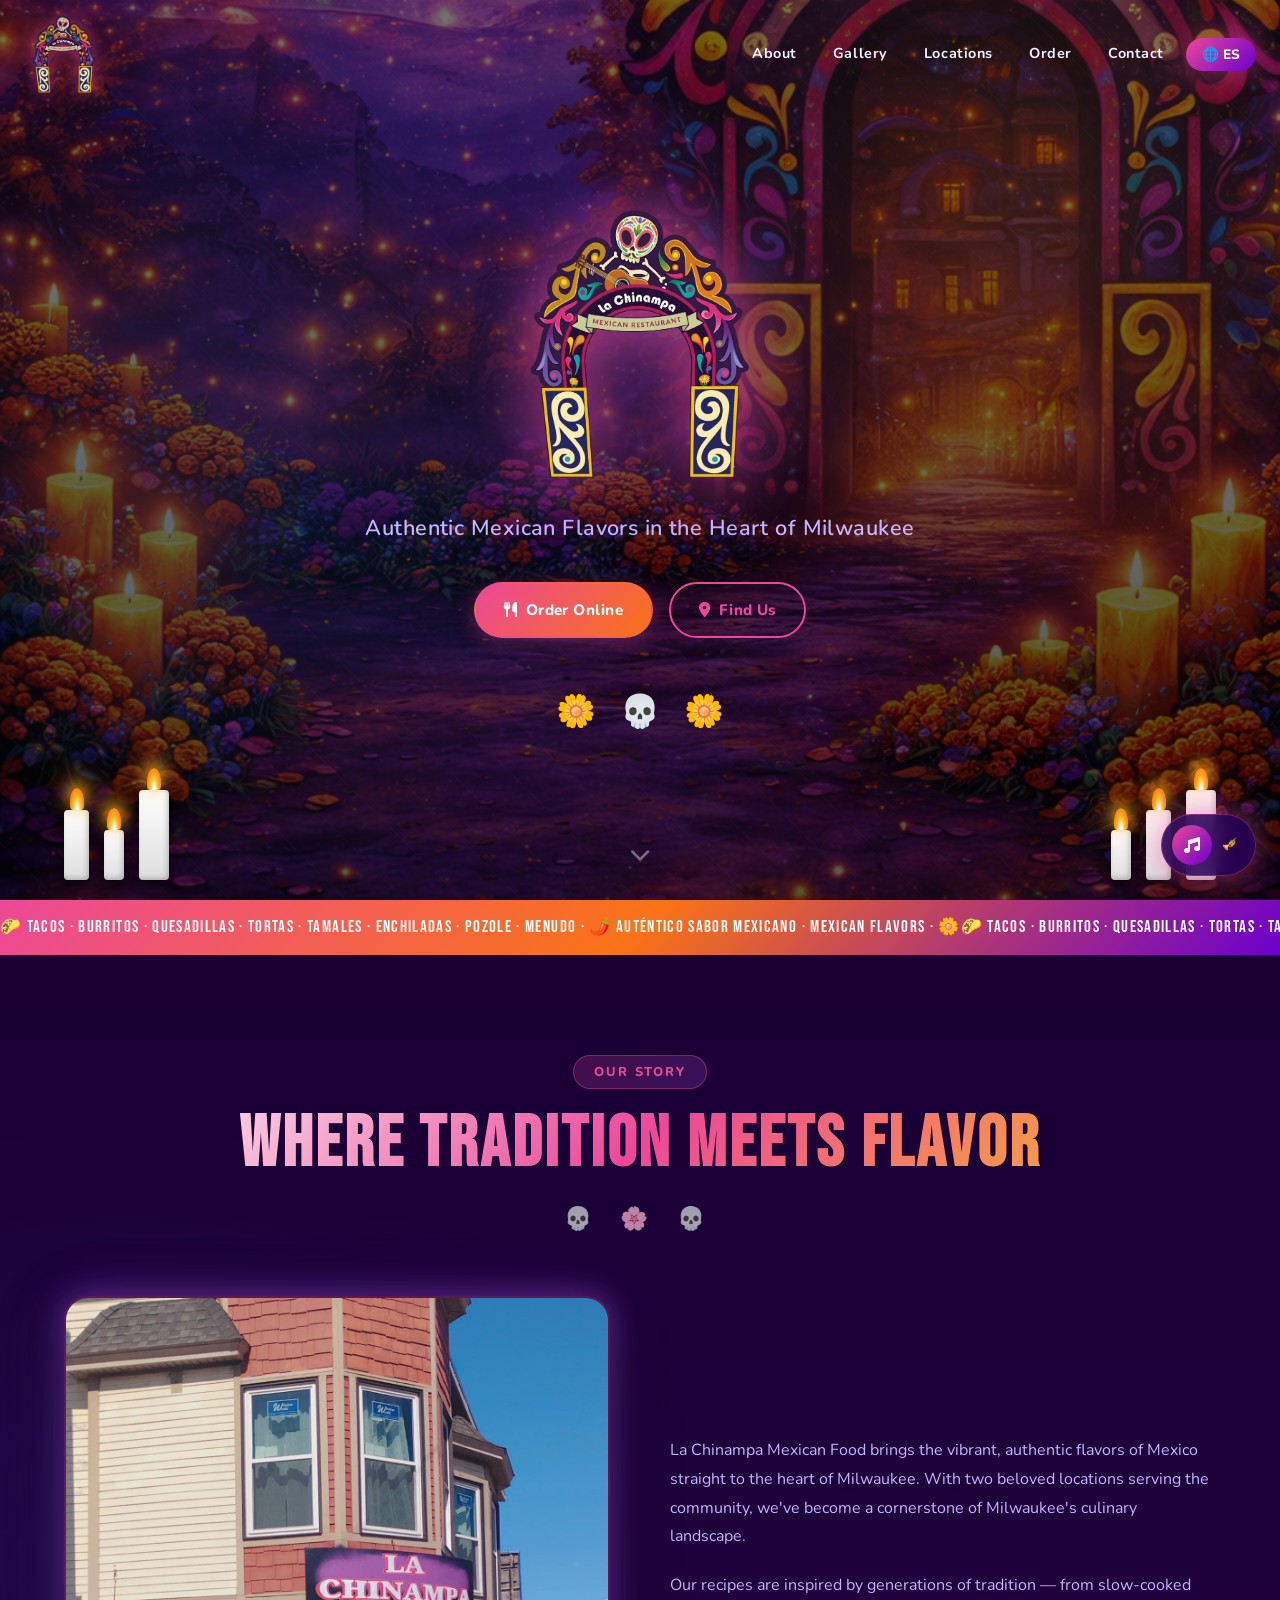
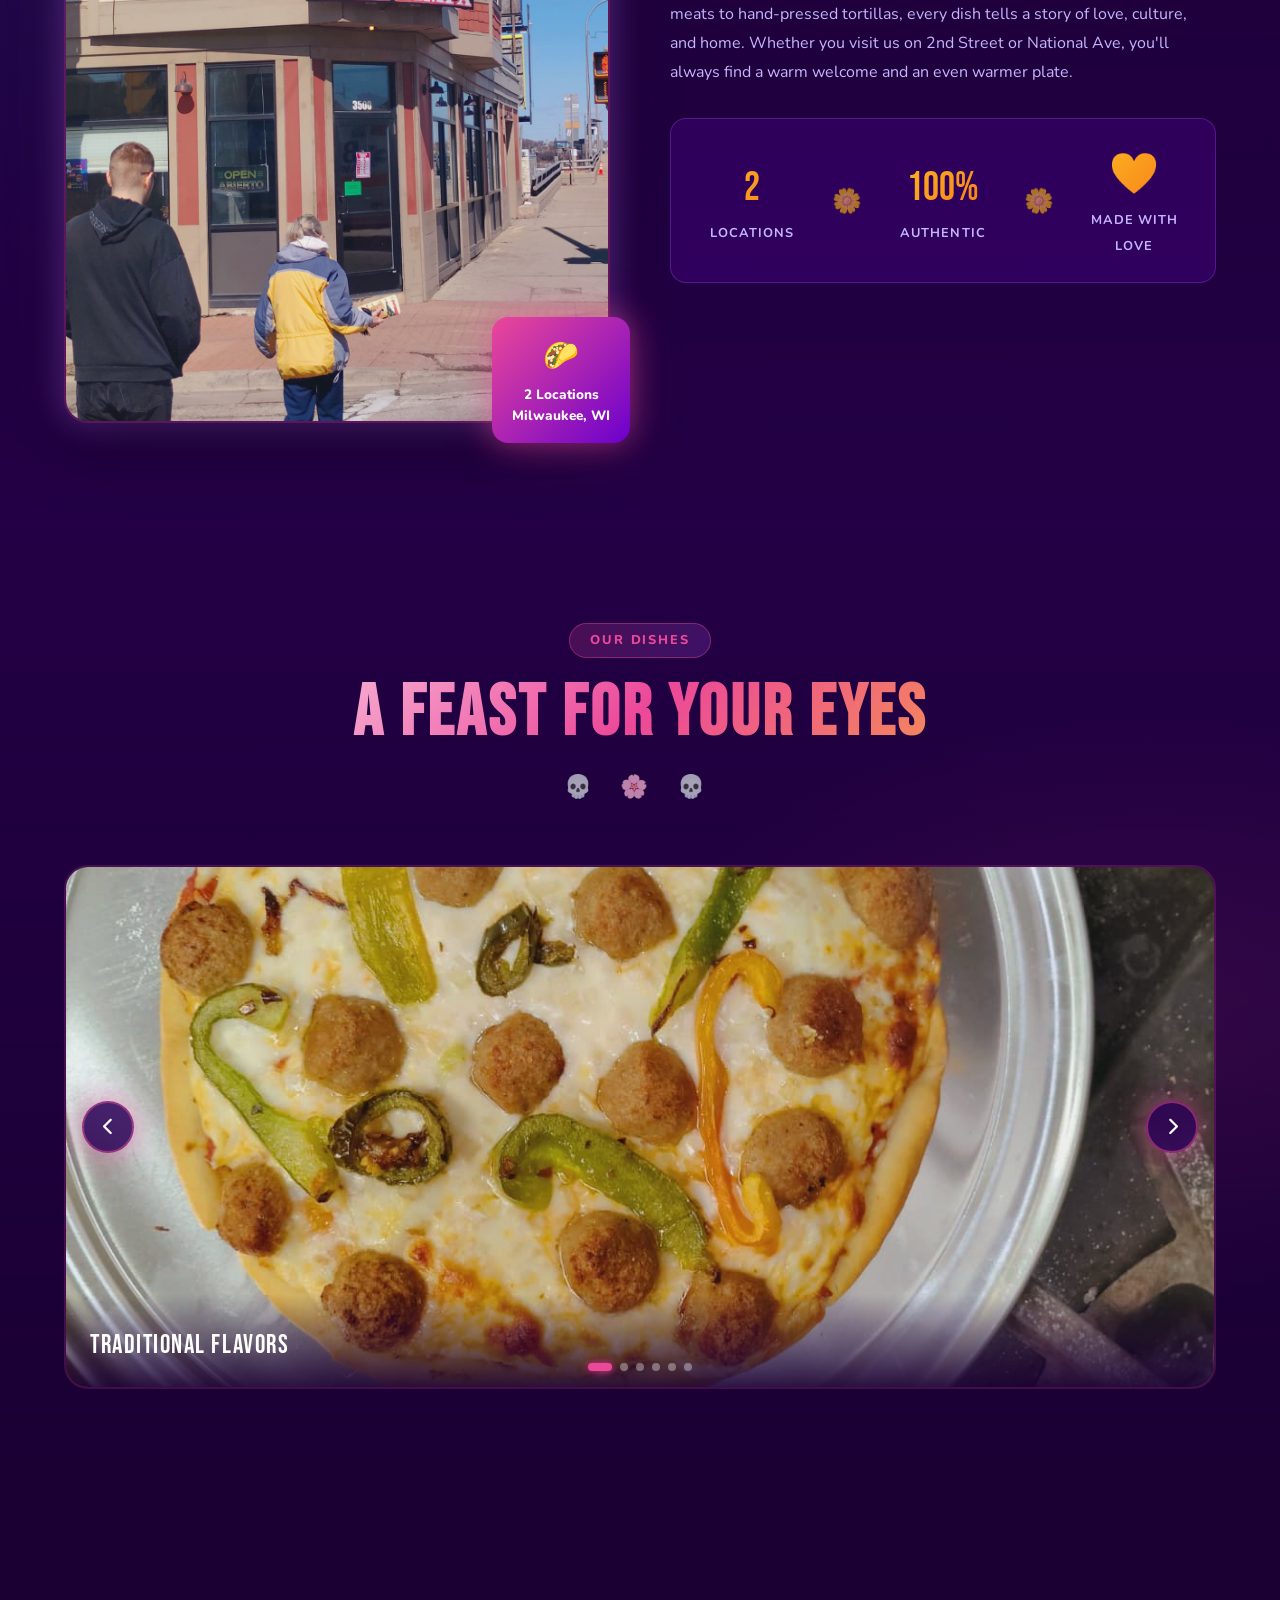
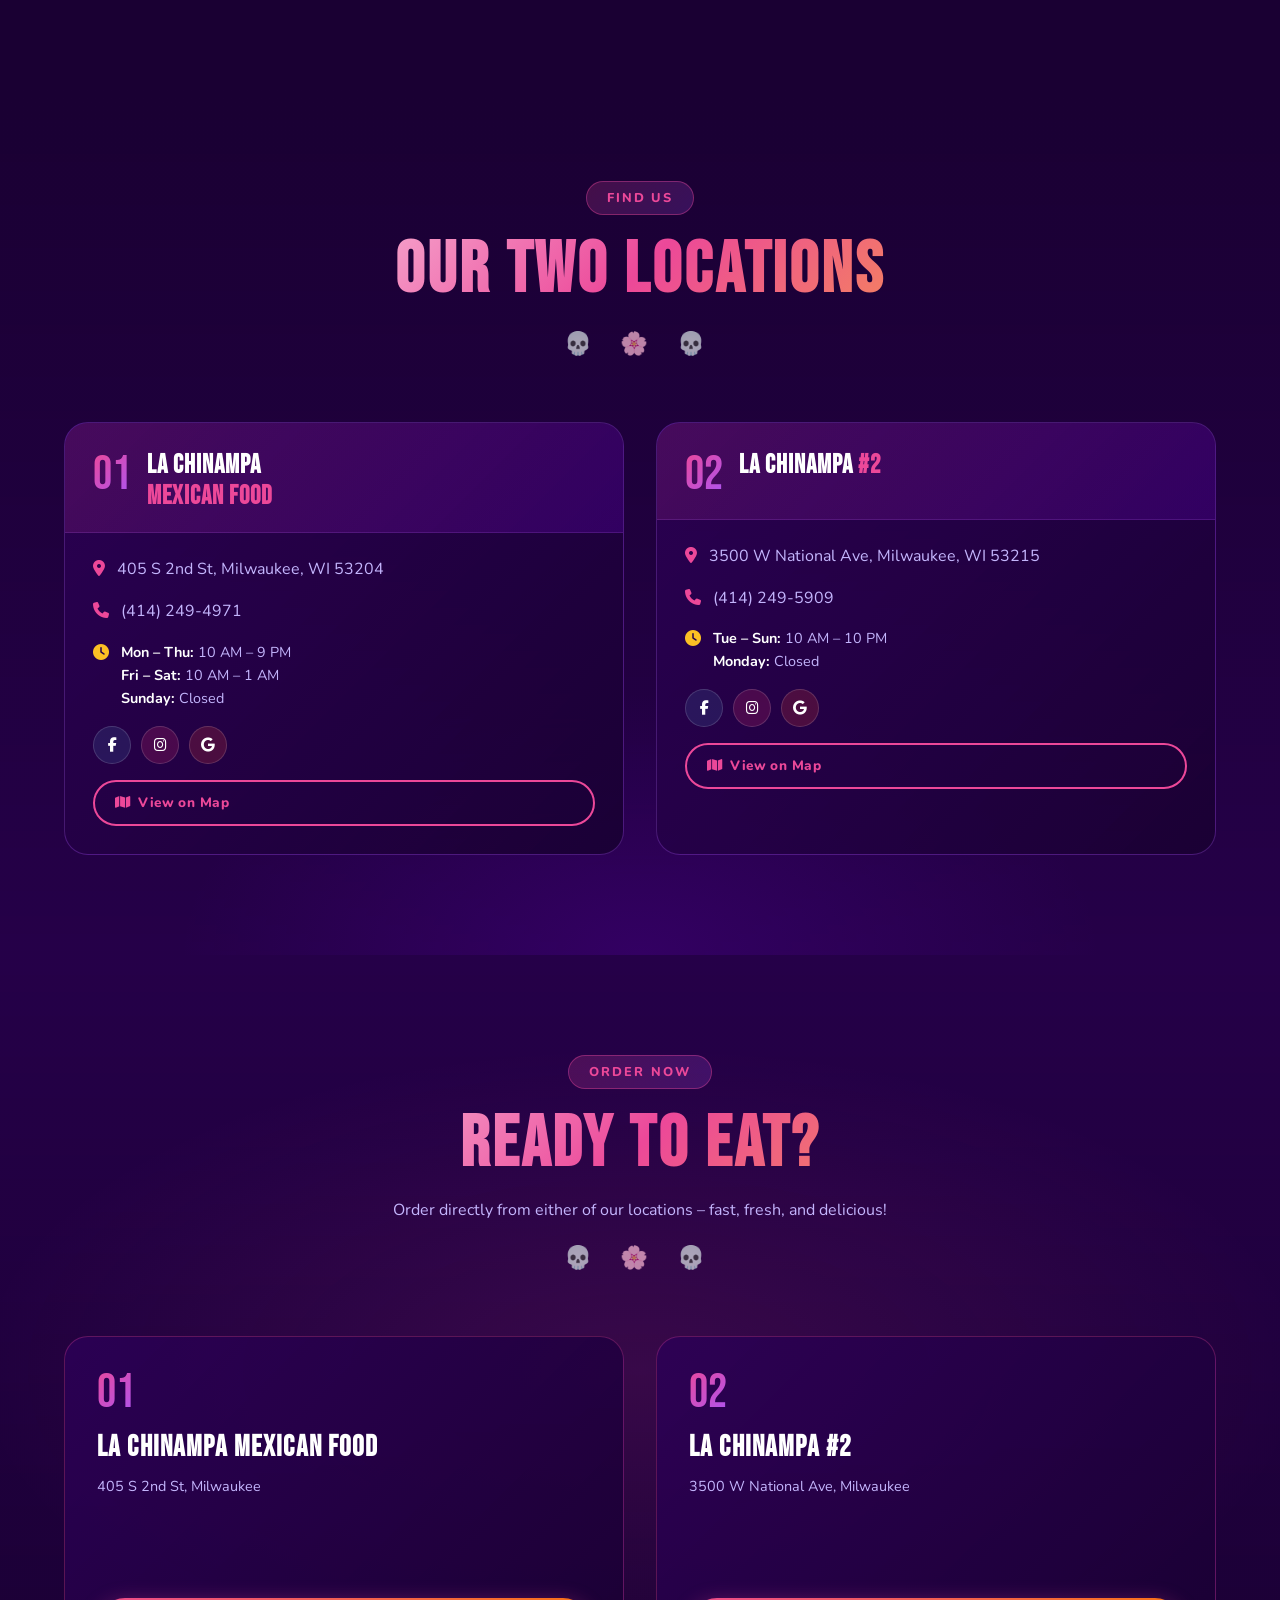
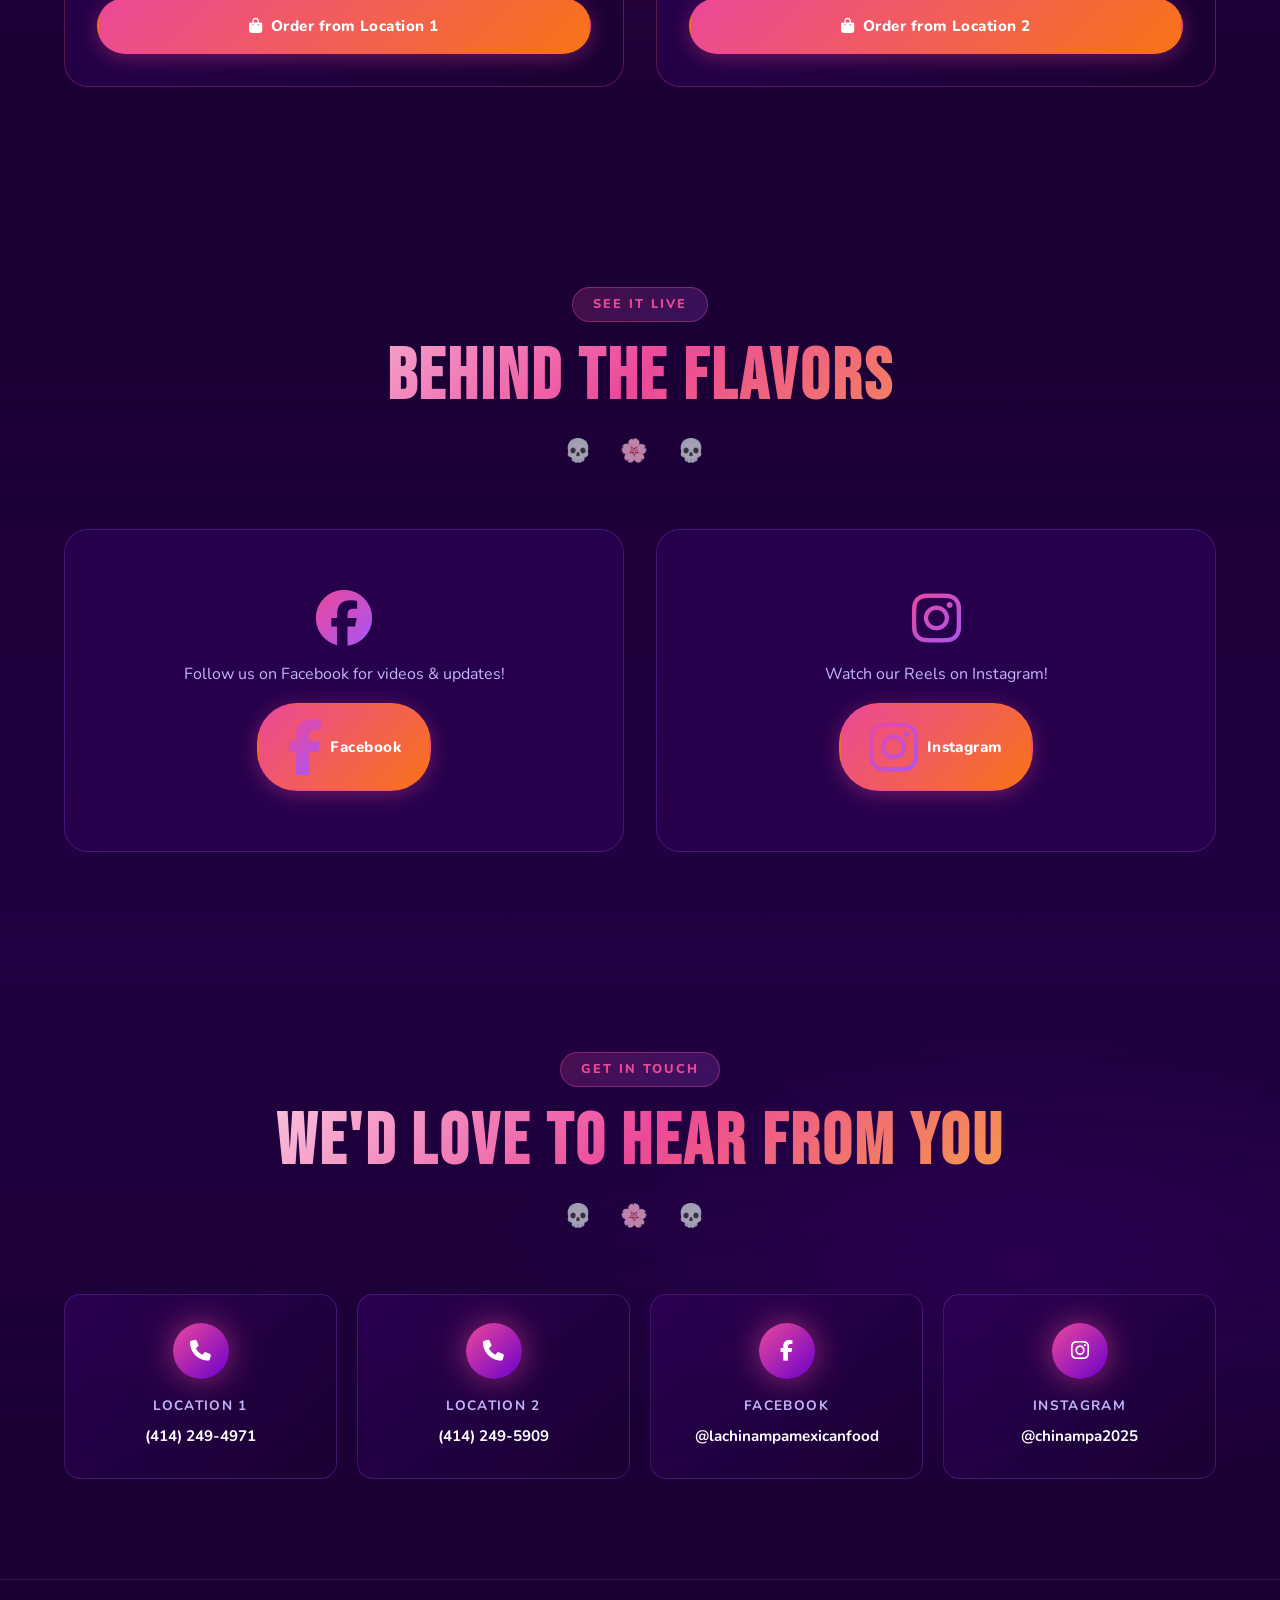
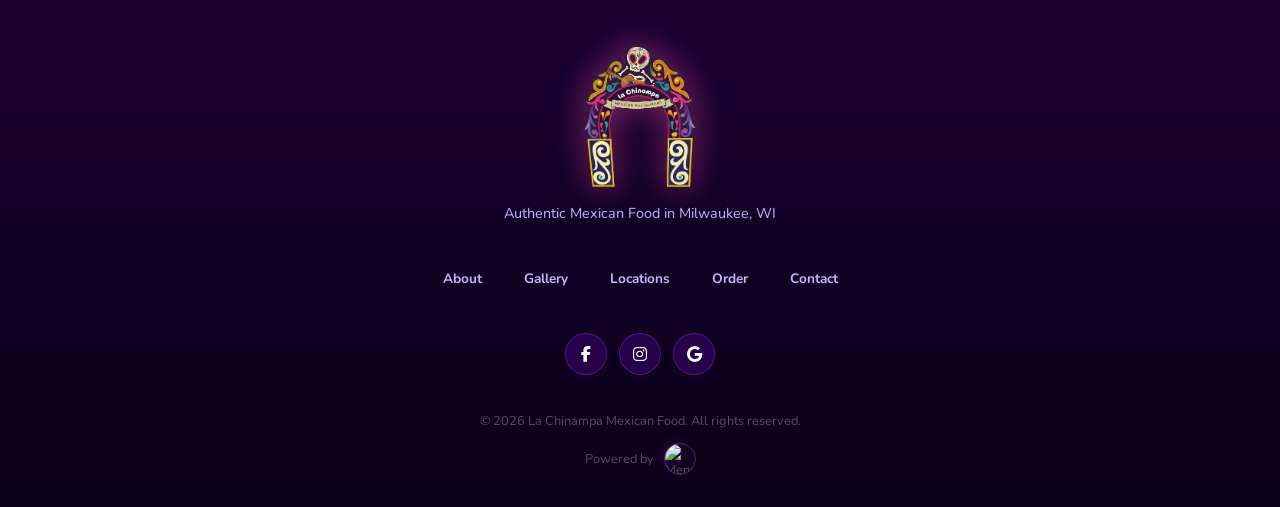
==== commit fe20a2be: "actualizacion" ====
--- a/index.html
+++ b/index.html
@@ -14,33 +14,34 @@
   <title>La Chinampa Mexican Food – Milwaukee, WI</title>
   <link rel="icon" type="image/png" href="assets/img/logochinampa.png" />
   <link rel="stylesheet" href="styles.css" />
-  <!-- Google Fonts -->
   <link rel="preconnect" href="https://fonts.googleapis.com" />
   <link rel="preconnect" href="https://fonts.gstatic.com" crossorigin />
   <link href="https://fonts.googleapis.com/css2?family=Bebas+Neue&family=Abril+Fatface&family=Nunito:wght@400;600;700;800;900&display=swap" rel="stylesheet" />
-  <!-- Icons -->
   <link rel="stylesheet" href="https://cdnjs.cloudflare.com/ajax/libs/font-awesome/6.5.0/css/all.min.css" />
-  <!-- Menutech Script -->
   <script src="https://www.fbgcdn.com/embedder/js/ewm2.js" defer async></script>
   <script src="https://menutech.xyz/menutechUI.min.js"></script>
 </head>
 <body>
 
-  <!-- ═══════════════════════════════════════════ PARTICLES BG -->
   <div id="particles"></div>
 
-  <!-- ═══════════════════════════════════════════ AUDIO PLAYER -->
+  <div class="petals-container">
+    <div class="petal"></div><div class="petal"></div><div class="petal"></div>
+    <div class="petal"></div><div class="petal"></div><div class="petal"></div>
+    <div class="petal"></div><div class="petal"></div><div class="petal"></div>
+    <div class="petal"></div><div class="petal"></div><div class="petal"></div>
+  </div>
+
   <div id="audio-player">
     <button id="audio-btn" onclick="toggleAudio()" title="Toggle Music">
       <i class="fas fa-music" id="audio-icon"></i>
     </button>
     <audio id="bg-audio" loop>
-      <source src="https://www.soundhelix.com/examples/mp3/SoundHelix-Song-1.mp3" type="audio/mpeg" />
+      <source src="assets/img/coco.mp3" type="audio/mpeg" />
     </audio>
-    <span id="audio-label">🎵 Recuérdame</span>
+    <span id="audio-label">🎺</span>
   </div>
 
-  <!-- ═══════════════════════════════════════════ NAV -->
   <nav id="navbar">
     <div class="nav-inner">
       <a href="#hero" class="nav-logo">
@@ -64,9 +65,21 @@
     </div>
   </nav>
 
-  <!-- ═══════════════════════════════════════════ HERO -->
   <section id="hero">
     <div class="hero-bg-overlay"></div>
+    
+    <div class="velitas-group left">
+      <div class="vela v1"><div class="flama"></div></div>
+      <div class="vela v3"><div class="flama"></div></div>
+      <div class="vela v2"><div class="flama"></div></div>
+    </div>
+    
+    <div class="velitas-group right">
+      <div class="vela v2"><div class="flama"></div></div>
+      <div class="vela v1"><div class="flama"></div></div>
+      <div class="vela v3"><div class="flama"></div></div>
+    </div>
+
     <div class="hero-content">
       <div class="hero-logo-wrap">
         <img src="assets/img/logochinampa.png" alt="La Chinampa" class="hero-logo" />
@@ -93,7 +106,6 @@
     </div>
   </section>
 
-  <!-- ═══════════════════════════════════════════ MARQUEE BANNER -->
   <div class="marquee-banner">
     <div class="marquee-track">
       <span>🌮 Tacos · Burritos · Quesadillas · Tortas · Tamales · Enchiladas · Pozole · Menudo · 🌶️ Auténtico Sabor Mexicano · Mexican Flavors · 🌼 </span>
@@ -101,7 +113,6 @@
     </div>
   </div>
 
-  <!-- ═══════════════════════════════════════════ ABOUT -->
   <section id="about">
     <div class="container">
       <div class="section-header">
@@ -142,7 +153,6 @@
     </div>
   </section>
 
-  <!-- ═══════════════════════════════════════════ GALLERY / CAROUSEL -->
   <section id="gallery">
     <div class="container">
       <div class="section-header">
@@ -182,7 +192,14 @@
     </div>
   </section>
 
-  <!-- Lightbox -->
+  <section class="menutech-gallery-section" id="menutech-gallery" style="background: var(--cream); padding: 6rem 0;">
+    <div class="gallery-header visible">
+    </div>
+    <div style="max-width: 1200px; margin: 0 auto; padding: 0 2rem;">
+      <menutech-gallery domain="lachinampamexicanfood.online"></menutech-gallery>
+    </div>
+  </section>
+
   <div id="lightbox" onclick="closeLightbox()">
     <div class="lightbox-inner" onclick="event.stopPropagation()">
       <button class="lightbox-close" onclick="closeLightbox()"><i class="fas fa-times"></i></button>
@@ -193,7 +210,6 @@
     </div>
   </div>
 
-  <!-- ═══════════════════════════════════════════ LOCATIONS -->
   <section id="locations">
     <div class="container">
       <div class="section-header">
@@ -203,7 +219,6 @@
       </div>
       <div class="locations-grid">
 
-        <!-- Location 1 -->
         <div class="location-card">
           <div class="location-card-header">
             <span class="location-num">01</span>
@@ -238,7 +253,6 @@
           </div>
         </div>
 
-        <!-- Location 2 -->
         <div class="location-card">
           <div class="location-card-header">
             <span class="location-num">02</span>
@@ -261,10 +275,18 @@
               </div>
             </div>
             <div class="location-social">
-              <a href="#" class="social-btn fb disabled" aria-label="Facebook (Coming Soon)"><i class="fab fa-facebook-f"></i></a>
-              <a href="#" class="social-btn ig disabled" aria-label="Instagram (Coming Soon)"><i class="fab fa-instagram"></i></a>
-              <a href="https://maps.app.goo.gl/QtTffbfk9w7rPJRn7" target="_blank" class="social-btn gg" aria-label="Google"><i class="fab fa-google"></i></a>
-            </div>
+  <a href="https://www.facebook.com/share/1NfdqVu9A3/?mibextid=wwXIfr" target="_blank" class="social-btn fb" aria-label="Facebook">
+    <i class="fab fa-facebook-f"></i>
+  </a>
+
+  <a href="https://www.instagram.com/chinampa.la?igsh=MWFsd3FzN2Ixam94Yg%3D%3D&utm_source=qr" target="_blank" class="social-btn ig" aria-label="Instagram">
+    <i class="fab fa-instagram"></i>
+  </a>
+
+  <a href="https://maps.app.goo.gl/QtTffbfk9w7rPJRn7" target="_blank" class="social-btn gg" aria-label="Google">
+    <i class="fab fa-google"></i>
+  </a>
+</div>
             <a href="https://maps.app.goo.gl/QtTffbfk9w7rPJRn7" target="_blank" class="btn btn-outline map-btn">
               <i class="fas fa-map"></i>
               <span data-en="View on Map" data-es="Ver en Mapa">View on Map</span>
@@ -276,18 +298,16 @@
     </div>
   </section>
 
-  <!-- ═══════════════════════════════════════════ ORDER ONLINE -->
   <section id="order">
     <div class="container">
       <div class="section-header">
         <span class="section-tag" data-en="Order Now" data-es="Ordenar Ahora">Order Now</span>
-        <h2 data-en="Ready to Eat? 🌮" data-es="¿Listo para Comer? 🌮">Ready to Eat? 🌮</h2>
+        <h2 data-en="Ready to Eat? 🌮" data-es="¿Listo para Comer? 🌮">Ready to Eat?</h2>
         <p class="section-sub" data-en="Order directly from either of our locations – fast, fresh, and delicious!" data-es="Ordena directamente desde cualquiera de nuestras ubicaciones – ¡rápido, fresco y delicioso!">Order directly from either of our locations – fast, fresh, and delicious!</p>
         <div class="skull-divider">💀 🌸 💀</div>
       </div>
 
       <div class="order-grid">
-        <!-- Order Location 1 -->
         <div class="order-card">
           <div class="order-card-label">
             <span class="location-num">01</span>
@@ -309,7 +329,6 @@
           </a>
         </div>
 
-        <!-- Order Location 2 -->
         <div class="order-card">
           <div class="order-card-label">
             <span class="location-num">02</span>
@@ -334,7 +353,6 @@
     </div>
   </section>
 
-  <!-- ═══════════════════════════════════════════ VIDEOS -->
   <section id="videos">
     <div class="container">
       <div class="section-header">
@@ -346,7 +364,7 @@
         <div class="video-card">
           <div class="video-placeholder">
             <i class="fab fa-facebook"></i>
-            <p data-en="Follow us on Facebook for videos & updates!" data-es="¡Síguenos en Facebook para videos y actualizaciones!">Follow us on Facebook for videos &amp; updates!</p>
+            <p data-en="Follow us on Facebook for videos & updates!" data-es="¡Síguenos en Facebook para videos y actualizaciones!">Follow us on Facebook for videos & updates!</p>
             <a href="https://www.facebook.com/lachinampamexicanfood" target="_blank" class="btn btn-primary">
               <i class="fab fa-facebook-f"></i> Facebook
             </a>
@@ -365,7 +383,6 @@
     </div>
   </section>
 
-  <!-- ═══════════════════════════════════════════ CONTACT -->
   <section id="contact">
     <div class="container">
       <div class="section-header">
@@ -398,7 +415,6 @@
     </div>
   </section>
 
-  <!-- ═══════════════════════════════════════════ FOOTER -->
   <footer id="footer">
     <div class="footer-inner">
       <div class="footer-logo">
@@ -418,7 +434,7 @@
         <a href="https://share.google/TzPWEKkbKzHgyl9yM" target="_blank" aria-label="Google"><i class="fab fa-google"></i></a>
       </div>
       <div class="footer-copy">
-        <p>&copy; 2026 La Chinampa Mexican Food. <span data-en="All rights reserved." data-es="Todos los derechos reservados.">All rights reserved.</span></p>
+        <p>© 2026 La Chinampa Mexican Food. <span data-en="All rights reserved." data-es="Todos los derechos reservados.">All rights reserved.</span></p>
         <div class="powered-by">
           <span data-en="Powered by" data-es="Impulsado por">Powered by</span>
           <a href="https://menutech.xyz" target="_blank" class="menutech-link">
@@ -428,7 +444,9 @@
       </div>
     </div>
   </footer>
-
+  <script src="https://www.fbgcdn.com/embedder/js/ewm2.js" defer async></script>
+  <script src="https://menutech.xyz/menutechUI.min.js"></script>
+  <script src="https://menutech.io/menutechUI.js"></script>
   <script src="script.js"></script>
 </body>
-</html>
+</html>
--- a/styles.css
+++ b/styles.css
@@ -1,8 +1,3 @@
-/* ═══════════════════════════════════════════════════════════════
-   LA CHINAMPA MEXICAN FOOD – styles.css
-   Día de Muertos / Coco Aesthetic · Dark Neon · Vibrant Gradients
-   ══════════════════════════════════════════════════════════════ */
-
 /* ─── VARIABLES ────────────────────────────────────────────── */
 :root {
   --purple-deep:  #1a0033;
@@ -157,7 +152,7 @@
   justify-content: space-between;
 }
 .nav-logo img {
-  height: 50px;
+  height: 80px;
   width: auto;
   filter: drop-shadow(0 0 8px rgba(236,72,153,0.6));
   transition: var(--transition);
@@ -320,9 +315,15 @@
   position: relative;
   overflow: hidden;
   background:
+    linear-gradient(rgba(0,0,0,0.55), rgba(0,0,0,0.65)),
+    url("assets/img/fondochinampa.png"),
     radial-gradient(ellipse 80% 60% at 50% 0%, rgba(107,0,204,0.6) 0%, transparent 70%),
     radial-gradient(ellipse 60% 50% at 100% 100%, rgba(236,72,153,0.4) 0%, transparent 60%),
     linear-gradient(180deg, var(--purple-dark) 0%, var(--purple-deep) 100%);
+  
+  background-size: cover;
+  background-position: center;
+  background-repeat: no-repeat;
 }
 .hero-bg-overlay {
   position: absolute;
@@ -915,7 +916,7 @@
   text-align: center;
 }
 .footer-logo img {
-  height: 70px;
+  height: 150px;
   margin: 0 auto 12px;
   filter: drop-shadow(0 0 16px rgba(236,72,153,0.5));
 }
@@ -1068,3 +1069,103 @@
   padding: 0; margin: -1px; overflow: hidden;
   clip: rect(0,0,0,0); white-space: nowrap; border: 0;
 }
+
+/* ─── ANIMACIONES DÍA DE MUERTOS ─────────────────────────────── */
+
+/* Pétalos de Cempasúchil */
+.petals-container {
+  position: fixed;
+  top: 0;
+  left: 0;
+  width: 100vw;
+  height: 100vh;
+  pointer-events: none;
+  z-index: 9999;
+  overflow: hidden;
+}
+
+.petal {
+  position: absolute;
+  width: 15px;
+  height: 15px;
+  background: var(--orange);
+  border-radius: 50% 0 50% 0;
+  opacity: 0.8;
+  box-shadow: 0 0 10px var(--orange);
+  animation: fall 10s linear infinite;
+  top: -20px;
+}
+
+.petal:nth-child(1) { left: 5%; animation-duration: 12s; animation-delay: 0s; }
+.petal:nth-child(2) { left: 15%; animation-duration: 15s; animation-delay: 2s; }
+.petal:nth-child(3) { left: 25%; animation-duration: 11s; animation-delay: 4s; }
+.petal:nth-child(4) { left: 35%; animation-duration: 14s; animation-delay: 1s; }
+.petal:nth-child(5) { left: 45%; animation-duration: 13s; animation-delay: 5s; }
+.petal:nth-child(6) { left: 55%; animation-duration: 16s; animation-delay: 3s; }
+.petal:nth-child(7) { left: 65%; animation-duration: 12s; animation-delay: 6s; }
+.petal:nth-child(8) { left: 75%; animation-duration: 14s; animation-delay: 2s; }
+.petal:nth-child(9) { left: 85%; animation-duration: 11s; animation-delay: 1s; }
+.petal:nth-child(10) { left: 95%; animation-duration: 15s; animation-delay: 4s; }
+.petal:nth-child(11) { left: 50%; animation-duration: 13s; animation-delay: 0s; }
+.petal:nth-child(12) { left: 20%; animation-duration: 14s; animation-delay: 7s; }
+
+@keyframes fall {
+  0% { transform: translateY(-20px) rotate(0deg) translateX(0); opacity: 0; }
+  10% { opacity: 1; }
+  90% { opacity: 1; }
+  100% { transform: translateY(105vh) rotate(360deg) translateX(50px); opacity: 0; }
+}
+
+/* Velitas */
+.velitas-group {
+  position: absolute;
+  bottom: 20px;
+  display: flex;
+  align-items: flex-end;
+  gap: 15px;
+  z-index: 3;
+}
+
+.velitas-group.left { left: 5vw; }
+.velitas-group.right { right: 5vw; flex-direction: row-reverse; }
+
+.vela {
+  background: linear-gradient(to bottom, #fff, #ddd);
+  border-radius: 4px;
+  position: relative;
+  box-shadow: inset -2px -2px 5px rgba(0,0,0,0.2), 0 5px 10px rgba(0,0,0,0.5);
+}
+
+.vela::before {
+  content: '';
+  position: absolute;
+  top: -4px;
+  left: 50%;
+  transform: translateX(-50%);
+  width: 2px;
+  height: 4px;
+  background: #222;
+}
+
+.v1 { width: 25px; height: 70px; }
+.v2 { width: 30px; height: 90px; }
+.v3 { width: 20px; height: 50px; }
+
+.flama {
+  position: absolute;
+  bottom: 100%;
+  left: 50%;
+  transform: translateX(-50%);
+  width: 14px;
+  height: 22px;
+  background: radial-gradient(ellipse at bottom, var(--white) 10%, var(--gold) 40%, var(--orange) 80%, transparent);
+  border-radius: 50% 50% 20% 20%;
+  box-shadow: 0 -5px 15px var(--gold), 0 -10px 30px var(--orange);
+  animation: flicker 0.15s infinite alternate ease-in-out;
+  transform-origin: bottom center;
+}
+
+@keyframes flicker {
+  0% { transform: translateX(-50%) scale(0.95) skewX(-2deg); opacity: 0.9; }
+  100% { transform: translateX(-50%) scale(1.05) skewX(2deg); opacity: 1; }
+}
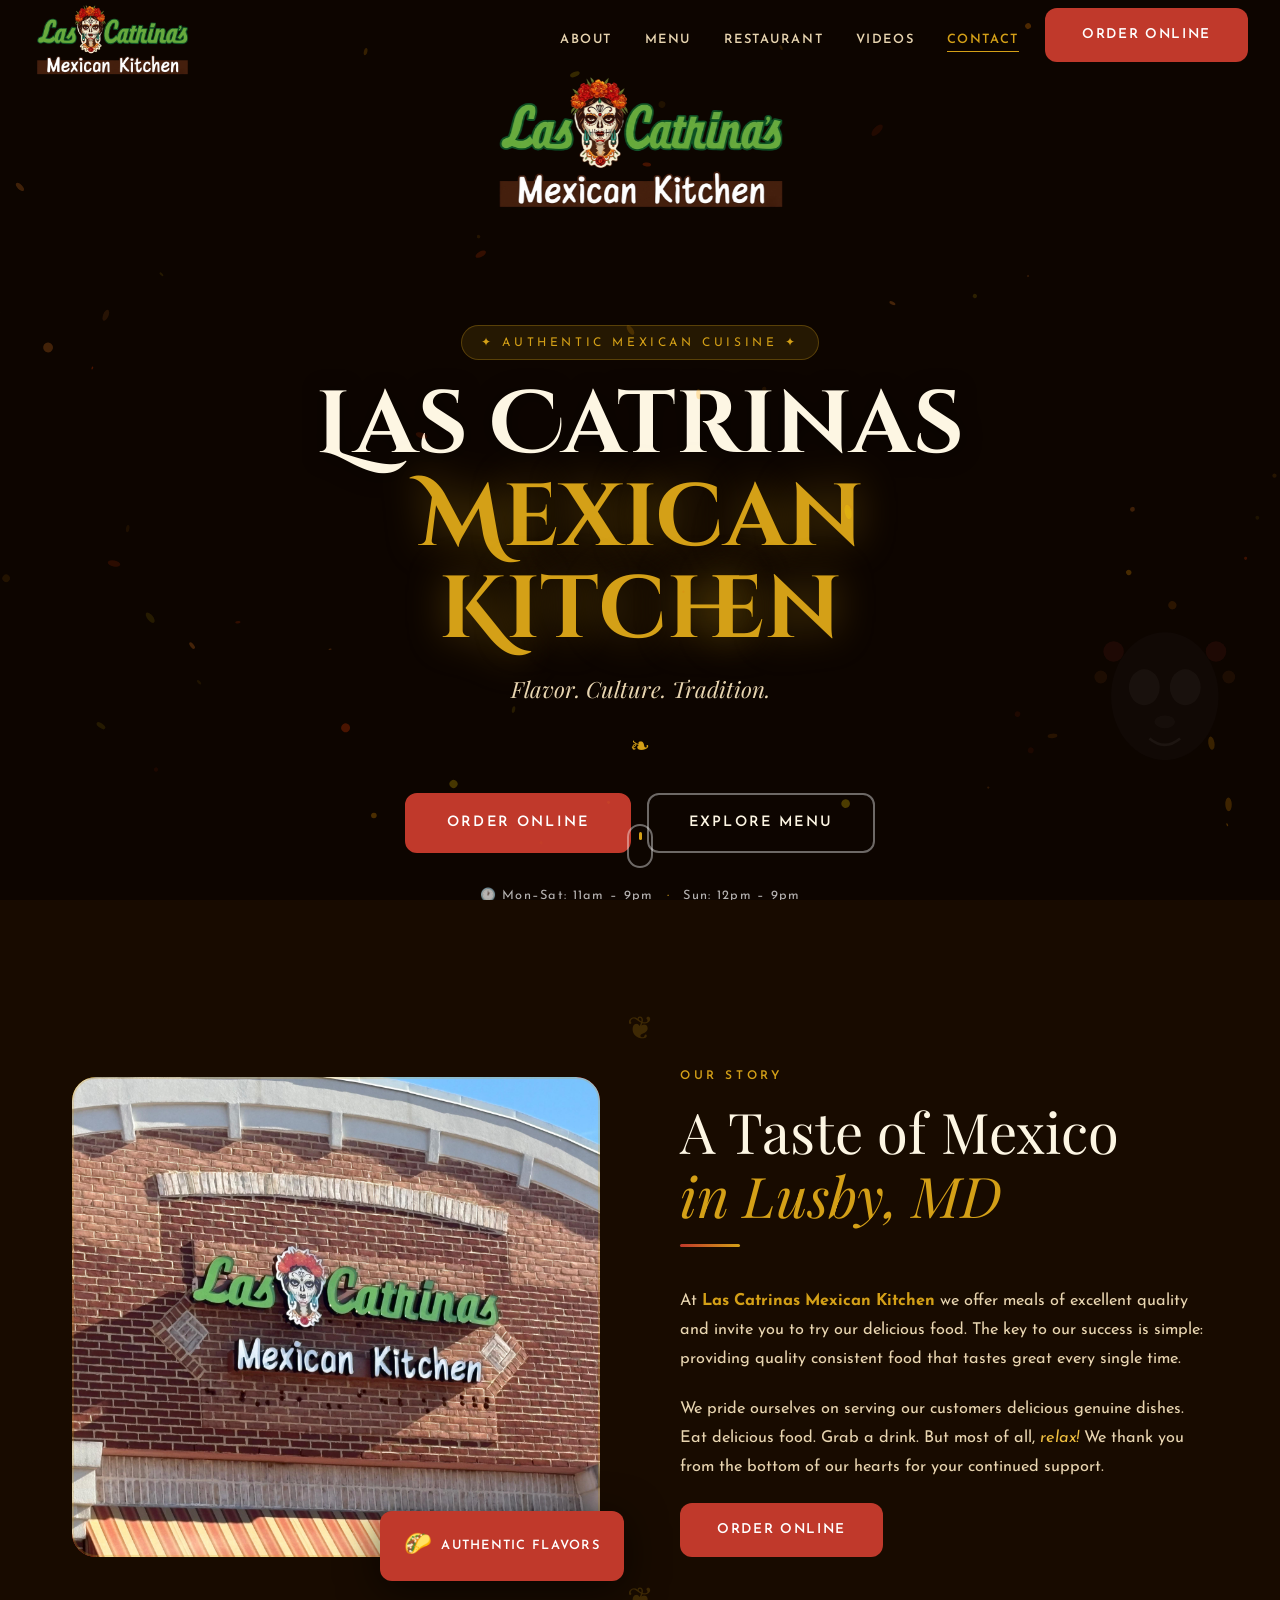
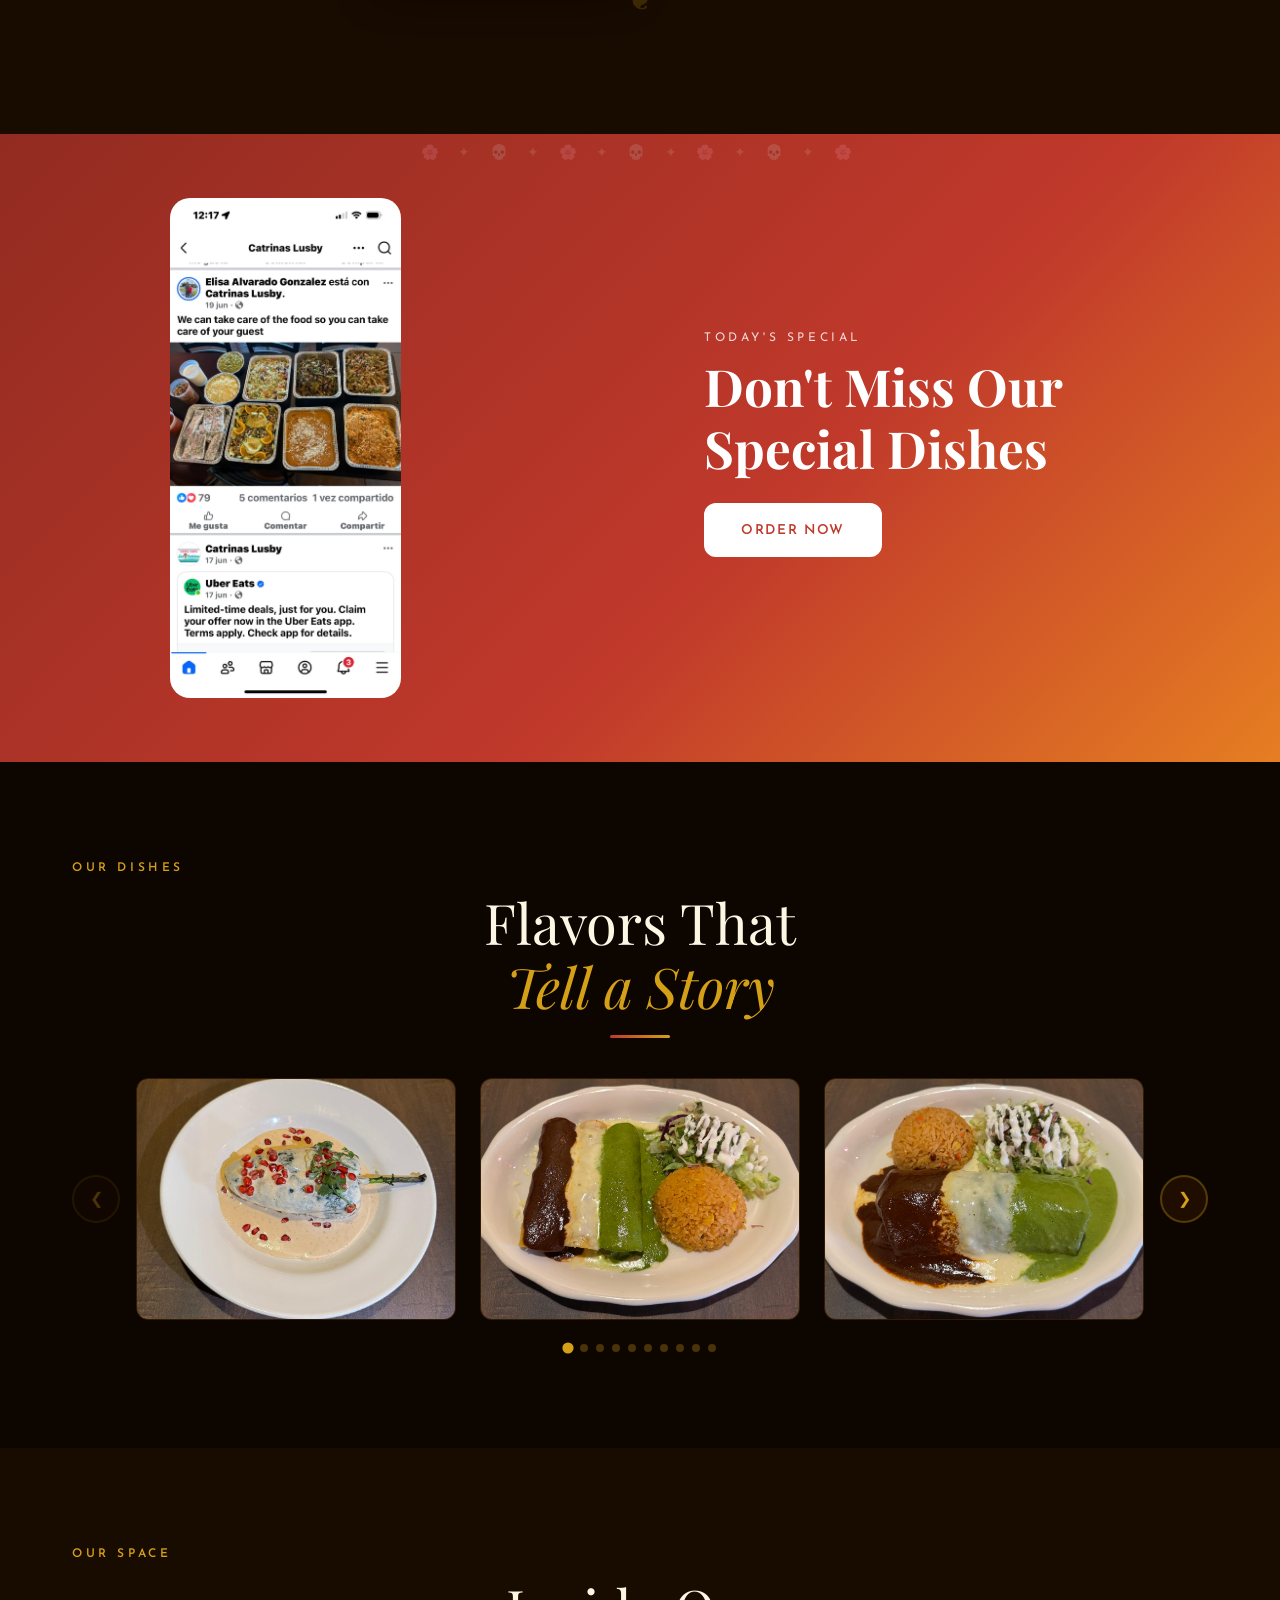
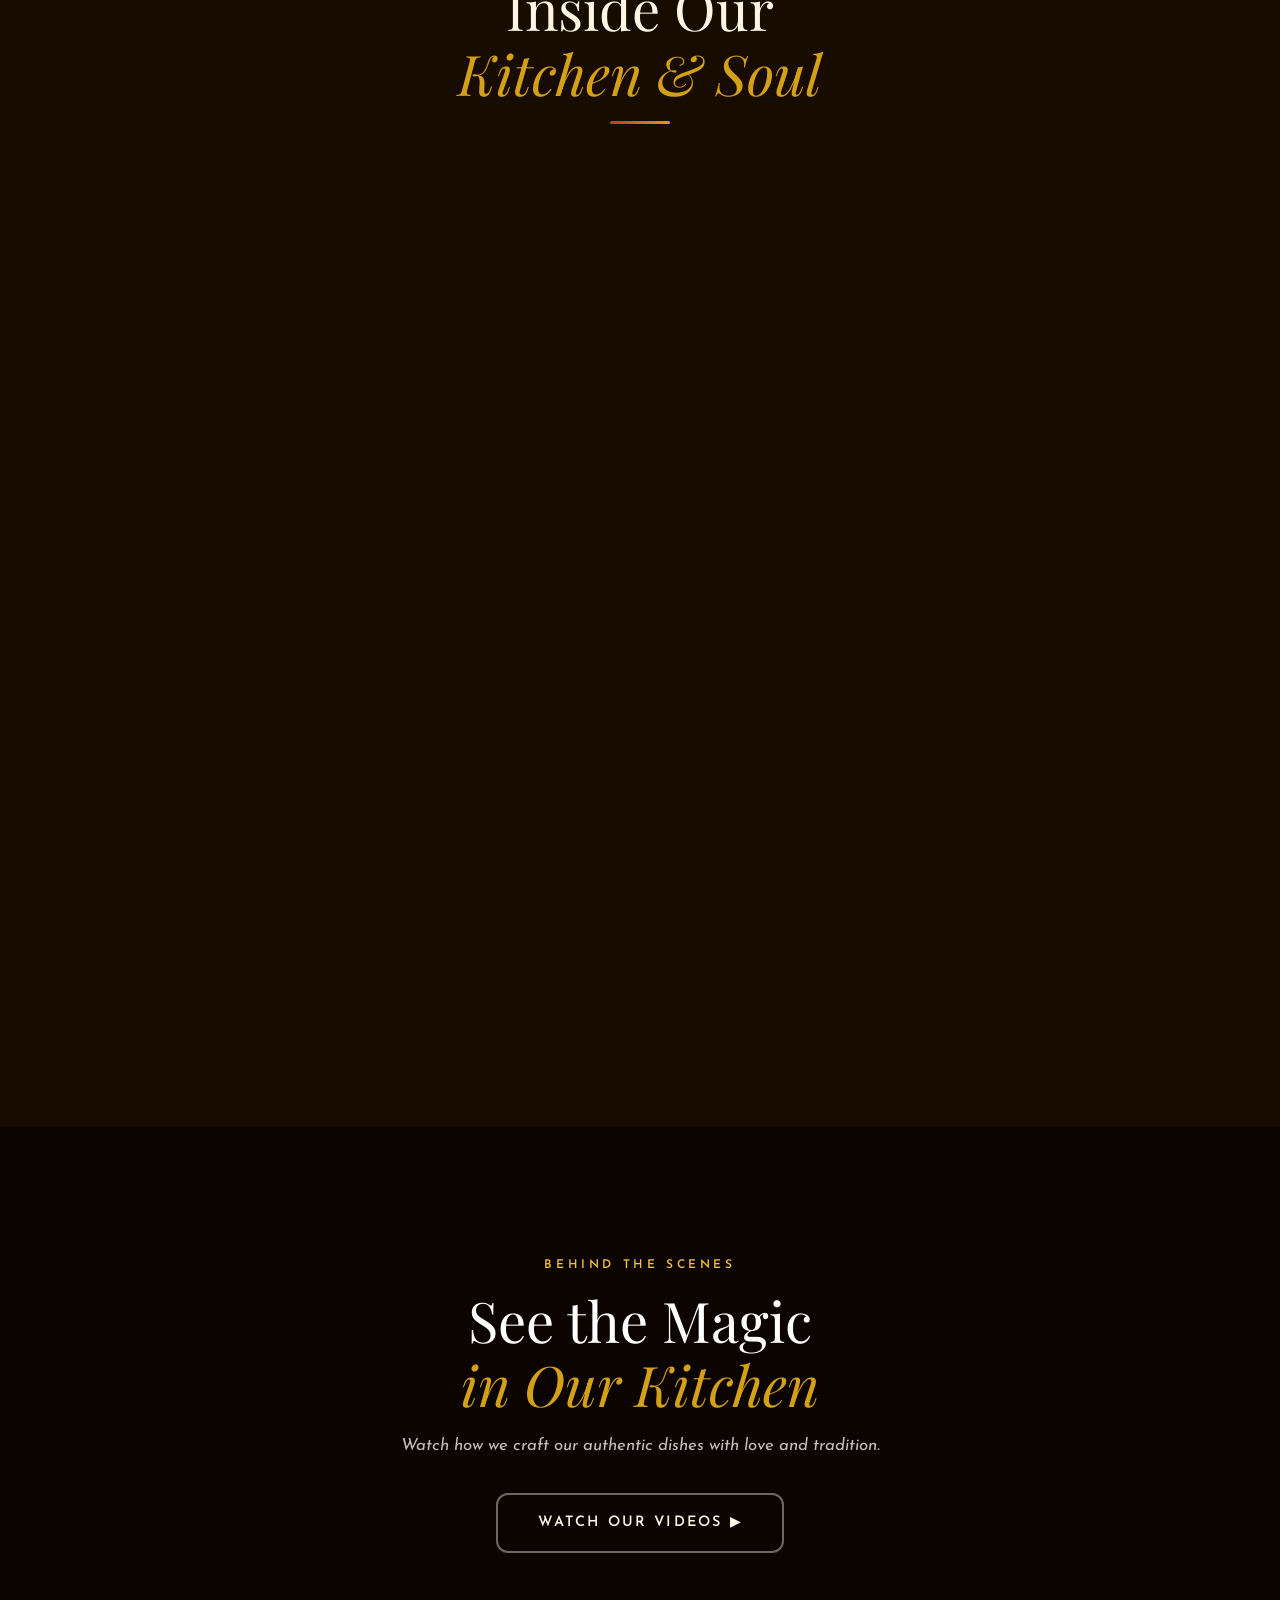
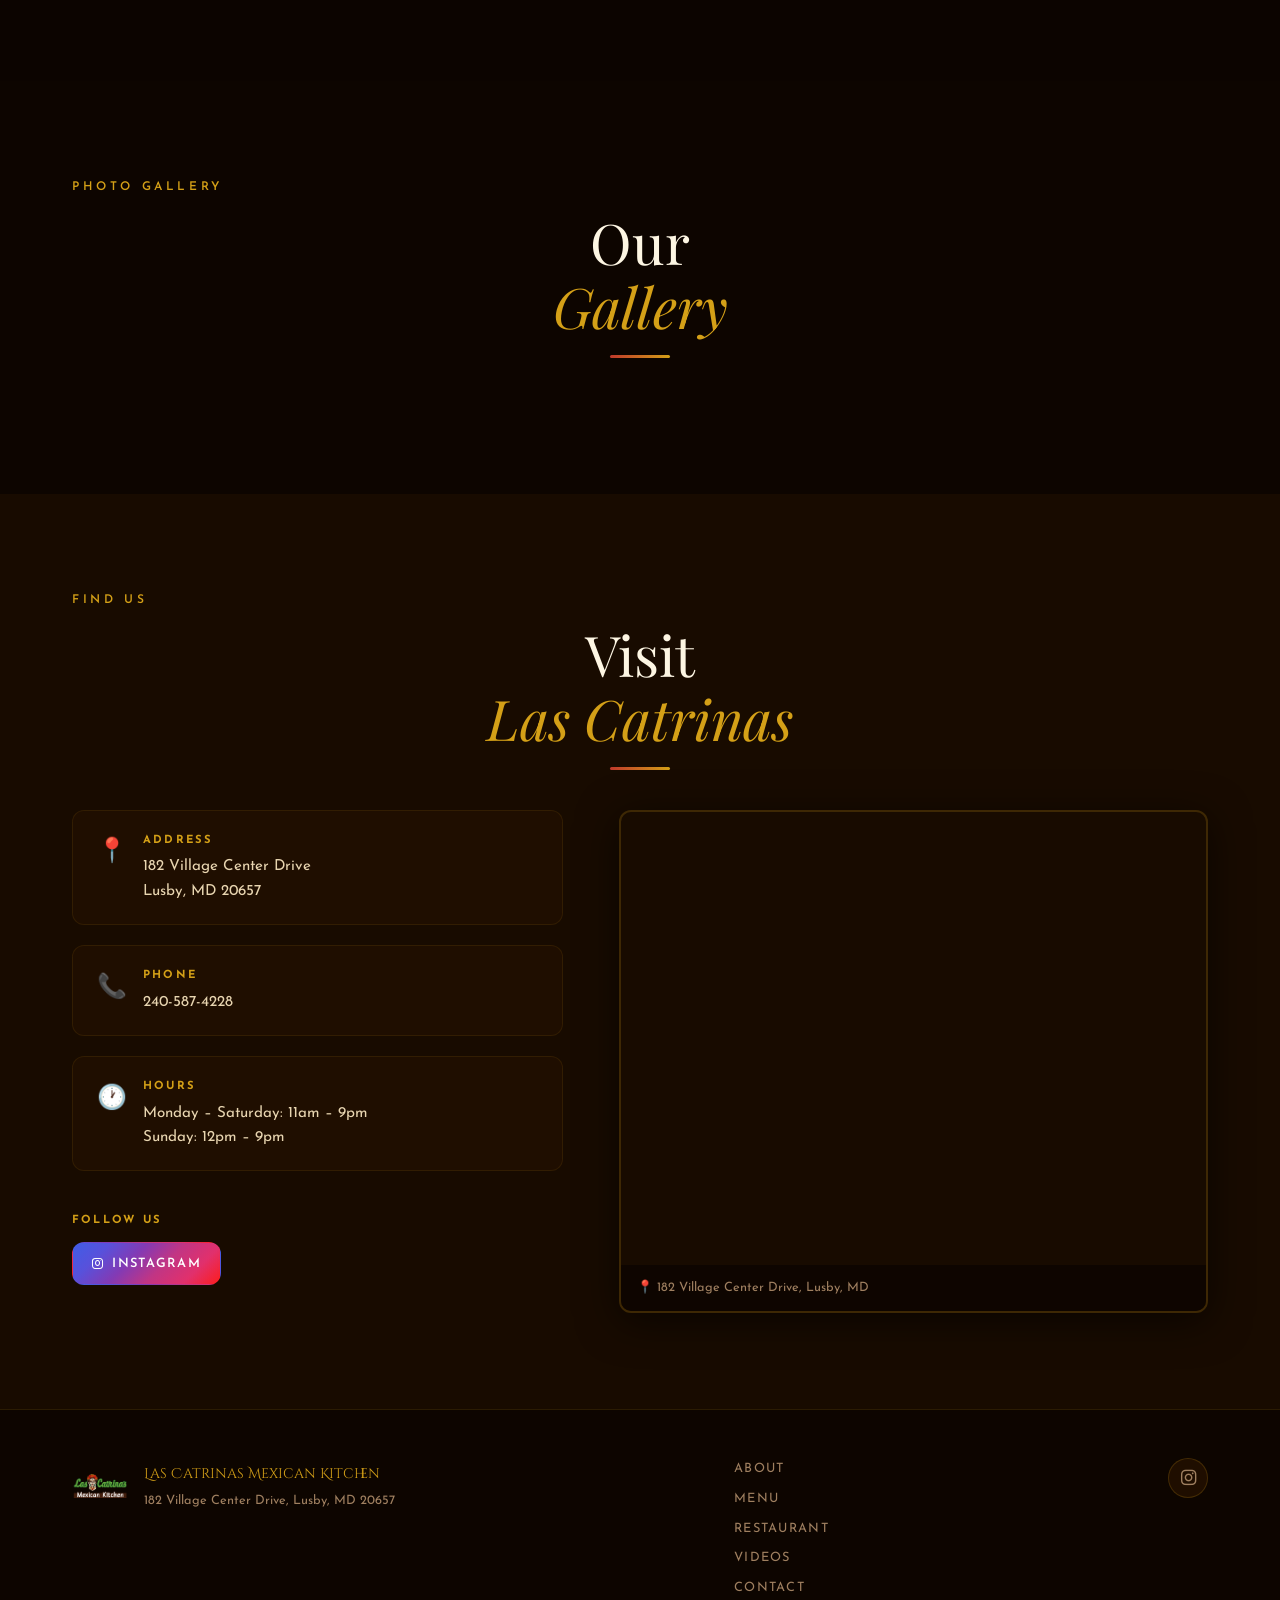
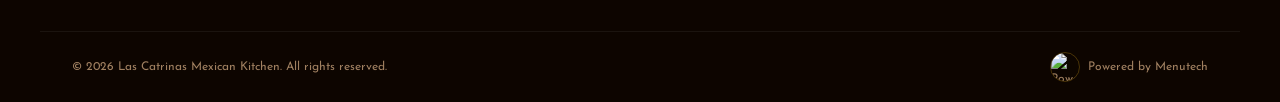
==== commit c2a5fad8: "Subiendo sitio Las Catrinas" ====
--- a/index.html
+++ b/index.html
@@ -3,450 +3,363 @@
 <head>
   <meta charset="UTF-8" />
   <meta name="viewport" content="width=device-width, initial-scale=1.0" />
-  <meta name="description" content="La Chinampa Mexican Food – Authentic Mexican cuisine in Milwaukee, WI. Two locations serving the best tacos, burritos, and traditional Mexican dishes." />
-  <meta name="keywords" content="La Chinampa, Mexican food, Milwaukee, tacos, burritos, authentic Mexican restaurant, Wisconsin" />
-  <meta name="author" content="La Chinampa Mexican Food" />
-  <meta property="og:title" content="La Chinampa Mexican Food – Milwaukee, WI" />
-  <meta property="og:description" content="Authentic Mexican flavors in the heart of Milwaukee. Two locations, one soul. Order online today!" />
-  <meta property="og:image" content="assets/img/logochinampa.png" />
+  <meta name="description" content="Las Catrinas Mexican Kitchen — Authentic Mexican cuisine in Lusby, MD. Experience the best tacos, burritos, and traditional Mexican dishes. Open Mon–Sat 11am–9pm, Sun 12pm–9pm." />
+  <meta name="keywords" content="Mexican restaurant, Lusby MD, authentic Mexican food, tacos, burritos, Las Catrinas, Mexican kitchen, Calvert County" />
+  <meta name="author" content="Las Catrinas Mexican Kitchen" />
+  <meta property="og:title" content="Las Catrinas Mexican Kitchen | Lusby, MD" />
+  <meta property="og:description" content="Authentic Mexican cuisine in Lusby, MD. Delicious food, great drinks, and warm hospitality." />
   <meta property="og:type" content="restaurant" />
-  <meta name="theme-color" content="#3d0066" />
-  <title>La Chinampa Mexican Food – Milwaukee, WI</title>
-  <link rel="icon" type="image/png" href="assets/img/logochinampa.png" />
-  <link rel="stylesheet" href="styles.css" />
+  <meta property="og:url" content="https://lascatrinasmexicankitchen.com" />
+  <meta name="theme-color" content="#1a0a00" />
+  <link rel="icon" type="image/jpg" href="assets/img/LasCatrinasKitchenLOGO.png" />
+  <title>Las Catrinas Mexican Kitchen | Lusby, MD</title>
+
   <link rel="preconnect" href="https://fonts.googleapis.com" />
   <link rel="preconnect" href="https://fonts.gstatic.com" crossorigin />
-  <link href="https://fonts.googleapis.com/css2?family=Bebas+Neue&family=Abril+Fatface&family=Nunito:wght@400;600;700;800;900&display=swap" rel="stylesheet" />
+  <link href="https://fonts.googleapis.com/css2?family=Cinzel+Decorative:wght@400;700;900&family=Playfair+Display:ital,wght@0,400;0,600;1,400&family=Josefin+Sans:wght@300;400;600&display=swap" rel="stylesheet" />
+
   <link rel="stylesheet" href="https://cdnjs.cloudflare.com/ajax/libs/font-awesome/6.5.0/css/all.min.css" />
-  <script src="https://www.fbgcdn.com/embedder/js/ewm2.js" defer async></script>
+
   <script src="https://menutech.xyz/menutechUI.min.js"></script>
+  <script src="https://menutech.io/menutechUI.js"></script>
+
+  <link rel="stylesheet" href="style.css" />
 </head>
 <body>
 
-  <div id="particles"></div>
-
-  <div class="petals-container">
-    <div class="petal"></div><div class="petal"></div><div class="petal"></div>
-    <div class="petal"></div><div class="petal"></div><div class="petal"></div>
-    <div class="petal"></div><div class="petal"></div><div class="petal"></div>
-    <div class="petal"></div><div class="petal"></div><div class="petal"></div>
+  <canvas id="particles-canvas"></canvas>
+
+  <div class="skulls-bg" aria-hidden="true">
+    <span class="skull s1">💀</span>
+    <span class="skull s2">🌸</span>
+    <span class="skull s3">💀</span>
+    <span class="skull s4">🌹</span>
+    <span class="skull s5">💀</span>
+    <span class="skull s6">🌺</span>
+    <span class="skull s7">💀</span>
   </div>
 
-  <div id="audio-player">
-    <button id="audio-btn" onclick="toggleAudio()" title="Toggle Music">
-      <i class="fas fa-music" id="audio-icon"></i>
-    </button>
-    <audio id="bg-audio" loop>
-      <source src="assets/img/coco.mp3" type="audio/mpeg" />
-    </audio>
-    <span id="audio-label">🎺</span>
-  </div>
-
-  <nav id="navbar">
-    <div class="nav-inner">
+  <nav class="navbar" id="navbar">
+    <div class="nav-container">
       <a href="#hero" class="nav-logo">
-        <img src="assets/img/logochinampa.png" alt="La Chinampa Logo" />
+        <img src="assets/img/LasCatrinasKitchenLOGO.png" alt="Las Catrinas Logo" class="logo-img" />
       </a>
-      <button class="burger" id="burger" aria-label="Menu" onclick="toggleMenu()">
+      <button class="nav-toggle" id="nav-toggle" aria-label="Toggle menu">
         <span></span><span></span><span></span>
       </button>
       <ul class="nav-links" id="nav-links">
-        <li><a href="#about" onclick="closeMenu()"><span data-en="About" data-es="Nosotros">About</span></a></li>
-        <li><a href="#gallery" onclick="closeMenu()"><span data-en="Gallery" data-es="Galería">Gallery</span></a></li>
-        <li><a href="#locations" onclick="closeMenu()"><span data-en="Locations" data-es="Ubicaciones">Locations</span></a></li>
-        <li><a href="#order" onclick="closeMenu()"><span data-en="Order" data-es="Ordenar">Order</span></a></li>
-        <li><a href="#contact" onclick="closeMenu()"><span data-en="Contact" data-es="Contacto">Contact</span></a></li>
+        <li><a href="#about" class="nav-link">About</a></li>
+        <li><a href="#menu" class="nav-link">Menu</a></li>
+        <li><a href="#gallery" class="nav-link">Restaurant</a></li>
+        <li><a href="#videos-link" class="nav-link">Videos</a></li>
+        <li><a href="#contact" class="nav-link">Contact</a></li>
         <li>
-          <button class="lang-toggle" id="lang-btn" onclick="toggleLang()">
-            <span id="lang-label">🌐 ES</span>
-          </button>
+          <a href="https://www.lascatrinasmexicankitchen.com/ordering/?facebook=true&restaurant_uid=f0807059-ac44-4520-b3c5-4da7660bfafb&company_uid=f799474e-5323-48fb-95d4-d5bfd86ffd8e" target="_blank" class="btn-order nav-order">Order Online</a>
         </li>
       </ul>
     </div>
   </nav>
 
-  <section id="hero">
-    <div class="hero-bg-overlay"></div>
-    
-    <div class="velitas-group left">
-      <div class="vela v1"><div class="flama"></div></div>
-      <div class="vela v3"><div class="flama"></div></div>
-      <div class="vela v2"><div class="flama"></div></div>
-    </div>
-    
-    <div class="velitas-group right">
-      <div class="vela v2"><div class="flama"></div></div>
-      <div class="vela v1"><div class="flama"></div></div>
-      <div class="vela v3"><div class="flama"></div></div>
+  <section class="hero" id="hero">
+    <div class="hero-video-wrap">
+      <video autoplay muted loop playsinline class="hero-video">
+        <source src="assets/img/videoHeroSection.mp4" type="video/mp4" />
+      </video>
+      <div class="hero-overlay"></div>
     </div>
 
     <div class="hero-content">
       <div class="hero-logo-wrap">
-        <img src="assets/img/logochinampa.png" alt="La Chinampa" class="hero-logo" />
-      </div>
-      <p class="hero-tagline" data-en="Authentic Mexican Flavors in the Heart of Milwaukee" data-es="Sabores Mexicanos Auténticos en el Corazón de Milwaukee">Authentic Mexican Flavors in the Heart of Milwaukee</p>
-      <div class="hero-btns">
-        <a href="#order" class="btn btn-primary glow-btn">
-          <i class="fas fa-utensils"></i>
-          <span data-en="Order Online" data-es="Ordenar Ahora">Order Online</span>
-        </a>
-        <a href="#locations" class="btn btn-outline">
-          <i class="fas fa-map-marker-alt"></i>
-          <span data-en="Find Us" data-es="Encuéntranos">Find Us</span>
-        </a>
-      </div>
-      <div class="hero-decoration">
-        <span class="marigold">🌼</span>
-        <span class="skull">💀</span>
-        <span class="marigold">🌼</span>
-      </div>
-    </div>
-    <div class="scroll-hint">
-      <i class="fas fa-chevron-down"></i>
-    </div>
-  </section>
-
-  <div class="marquee-banner">
-    <div class="marquee-track">
-      <span>🌮 Tacos · Burritos · Quesadillas · Tortas · Tamales · Enchiladas · Pozole · Menudo · 🌶️ Auténtico Sabor Mexicano · Mexican Flavors · 🌼 </span>
-      <span>🌮 Tacos · Burritos · Quesadillas · Tortas · Tamales · Enchiladas · Pozole · Menudo · 🌶️ Auténtico Sabor Mexicano · Mexican Flavors · 🌼 </span>
-    </div>
+        <img src="assets/img/LasCatrinasKitchenLOGO.png" alt="Las Catrinas Logo" class="hero-logo" />
+      </div>
+      <div class="hero-badge">✦ Authentic Mexican Cuisine ✦</div>
+      <h1 class="hero-title">
+        <span class="line1">Las Catrinas</span>
+        <span class="line2">Mexican Kitchen</span>
+      </h1>
+      <p class="hero-sub">Flavor. Culture. Tradition.</p>
+      <div class="hero-divider"><span>❧</span></div>
+      <div class="hero-cta">
+        <a href="https://www.lascatrinasmexicankitchen.com/ordering/?facebook=true&restaurant_uid=f0807059-ac44-4520-b3c5-4da7660bfafb&company_uid=f799474e-5323-48fb-95d4-d5bfd86ffd8e" target="_blank" class="btn-order btn-hero-primary">Order Online</a>
+        <a href="#menu" class="btn-hero-secondary">Explore Menu</a>
+      </div>
+      <div class="hero-hours">
+        <span>🕐 Mon–Sat: 11am – 9pm</span>
+        <span class="divider-dot">·</span>
+        <span>Sun: 12pm – 9pm</span>
+      </div>
+    </div>
+
+    <div class="hero-scroll" aria-hidden="true">
+      <div class="scroll-indicator"><span></span></div>
+    </div>
+
+    <div class="hero-catrina-deco" aria-hidden="true">
+      <svg viewBox="0 0 120 160" fill="none" xmlns="http://www.w3.org/2000/svg" class="catrina-svg">
+        <ellipse cx="60" cy="65" rx="42" ry="50" fill="white" opacity="0.08"/>
+        <ellipse cx="44" cy="58" rx="12" ry="14" fill="white" opacity="0.15"/>
+        <ellipse cx="76" cy="58" rx="12" ry="14" fill="white" opacity="0.15"/>
+        <ellipse cx="60" cy="85" rx="8" ry="5" fill="white" opacity="0.1"/>
+        <path d="M48 98 Q60 108 72 98" stroke="white" stroke-width="2" opacity="0.2" fill="none"/>
+        <circle cx="20" cy="30" r="8" fill="#c0392b" opacity="0.4"/>
+        <circle cx="100" cy="30" r="8" fill="#c0392b" opacity="0.4"/>
+        <circle cx="10" cy="50" r="5" fill="#e67e22" opacity="0.3"/>
+        <circle cx="110" cy="50" r="5" fill="#e67e22" opacity="0.3"/>
+      </svg>
+    </div>
+  </section>
+
+  <section class="about" id="about">
+    <div class="section-ornament top" aria-hidden="true">❦</div>
+    <div class="container">
+      <div class="about-grid">
+        <div class="about-img-wrap reveal-left">
+          <div class="about-img-frame">
+            <img src="assets/img/letrerorestauranteporfuera.jpg" alt="Las Catrinas Mexican Kitchen exterior" class="about-img" />
+            <div class="img-border-deco"></div>
+          </div>
+          <div class="about-badge-card">
+            <span class="badge-icon">🌮</span>
+            <span class="badge-text">Authentic Flavors</span>
+          </div>
+        </div>
+        <div class="about-content reveal-right">
+          <span class="section-tag">Our Story</span>
+          <h2 class="section-title">A Taste of Mexico<br/><em>in Lusby, MD</em></h2>
+          <div class="title-underline"></div>
+          <p class="about-text">
+            At <strong>Las Catrinas Mexican Kitchen</strong> we offer meals of excellent quality and invite you to try our delicious food. The key to our success is simple: providing quality consistent food that tastes great every single time.
+          </p>
+          <p class="about-text">
+            We pride ourselves on serving our customers delicious genuine dishes. Eat delicious food. Grab a drink. But most of all, <em>relax!</em> We thank you from the bottom of our hearts for your continued support.
+          </p>
+          <a href="https://www.lascatrinasmexicankitchen.com/ordering/?facebook=true&restaurant_uid=f0807059-ac44-4520-b3c5-4da7660bfafb&company_uid=f799474e-5323-48fb-95d4-d5bfd86ffd8e" target="_blank" class="btn-order">Order Online</a>
+        </div>
+      </div>
+    </div>
+    <div class="section-ornament bottom" aria-hidden="true">❦</div>
+  </section>
+
+  <section class="promo-banner">
+  <div class="promo-content">
+
+    <div class="promo-img-wrapper">
+      <img src="assets/img/promotiondish.jpg" alt="Promotion dish" class="promo-img" id="promoOpen" />
+    </div>
+
+    <div class="promo-text">
+      <span class="promo-tag">Today's Special</span>
+      <h3>Don't Miss Our<br/>Special Dishes</h3>
+
+      <a href="https://www.lascatrinasmexicankitchen.com/ordering/?facebook=true&restaurant_uid=f0807059-ac44-4520-b3c5-4da7660bfafb&company_uid=f799474e-5323-48fb-95d4-d5bfd86ffd8e"
+         target="_blank"
+         class="btn-order">
+         Order Now
+      </a>
+    </div>
+
   </div>
-
-  <section id="about">
-    <div class="container">
-      <div class="section-header">
-        <span class="section-tag" data-en="Our Story" data-es="Nuestra Historia">Our Story</span>
-        <h2 data-en="Where Tradition Meets Flavor" data-es="Donde la Tradición se Encuentra con el Sabor">Where Tradition Meets Flavor</h2>
-        <div class="skull-divider">💀 🌸 💀</div>
-      </div>
-      <div class="about-grid">
-        <div class="about-img-wrap">
-          <img src="assets/img/fachada.jpeg" alt="La Chinampa Restaurant" class="about-img" />
-          <div class="about-img-badge">
-            <span>🌮</span>
-            <p data-en="2 Locations" data-es="2 Ubicaciones">2 Locations</p>
-            <p data-en="Milwaukee, WI" data-es="Milwaukee, WI">Milwaukee, WI</p>
-          </div>
-        </div>
-        <div class="about-text">
-          <p data-en="La Chinampa Mexican Food brings the vibrant, authentic flavors of Mexico straight to the heart of Milwaukee. With two beloved locations serving the community, we've become a cornerstone of Milwaukee's culinary landscape." data-es="La Chinampa Mexican Food trae los sabores auténticos y vibrantes de México directamente al corazón de Milwaukee. Con dos queridas ubicaciones que sirven a la comunidad, nos hemos convertido en un pilar del paisaje culinario de Milwaukee.">La Chinampa Mexican Food brings the vibrant, authentic flavors of Mexico straight to the heart of Milwaukee. With two beloved locations serving the community, we've become a cornerstone of Milwaukee's culinary landscape.</p>
-          <p data-en="Our recipes are inspired by generations of tradition — from slow-cooked meats to hand-pressed tortillas, every dish tells a story of love, culture, and home. Whether you visit us on 2nd Street or National Ave, you'll always find a warm welcome and an even warmer plate." data-es="Nuestras recetas están inspiradas en generaciones de tradición — desde carnes cocidas a fuego lento hasta tortillas hechas a mano, cada platillo cuenta una historia de amor, cultura y hogar. Ya sea que nos visites en la 2nd Street o en National Ave, siempre encontrarás una cálida bienvenida y un plato aún más cálido.">Our recipes are inspired by generations of tradition — from slow-cooked meats to hand-pressed tortillas, every dish tells a story of love, culture, and home. Whether you visit us on 2nd Street or National Ave, you'll always find a warm welcome and an even warmer plate.</p>
-          <div class="about-stats">
-            <div class="stat">
-              <span class="stat-num">2</span>
-              <span class="stat-label" data-en="Locations" data-es="Ubicaciones">Locations</span>
-            </div>
-            <div class="stat-divider">🌼</div>
-            <div class="stat">
-              <span class="stat-num">100%</span>
-              <span class="stat-label" data-en="Authentic" data-es="Auténtico">Authentic</span>
-            </div>
-            <div class="stat-divider">🌼</div>
-            <div class="stat">
-              <span class="stat-num">❤️</span>
-              <span class="stat-label" data-en="Made with Love" data-es="Hecho con Amor">Made with Love</span>
-            </div>
-          </div>
-        </div>
-      </div>
-    </div>
-  </section>
-
-  <section id="gallery">
-    <div class="container">
-      <div class="section-header">
-        <span class="section-tag" data-en="Our Dishes" data-es="Nuestros Platillos">Our Dishes</span>
-        <h2 data-en="A Feast for Your Eyes" data-es="Un Festín para tus Ojos">A Feast for Your Eyes</h2>
-        <div class="skull-divider">💀 🌸 💀</div>
-      </div>
-      <div class="carousel-wrap">
-        <div class="carousel" id="main-carousel">
+</section>
+
+<!-- MODAL -->
+<div class="promo-modal" id="promoModal">
+  <span class="close-modal" id="closePromo">&times;</span>
+  <img src="assets/img/promotiondish.jpg" alt="Expanded Dish" class="modal-img">
+</div>
+
+  <section class="menu-section" id="menu">
+    <div class="container">
+      <span class="section-tag">Our Dishes</span>
+      <h2 class="section-title text-center">Flavors That<br/><em>Tell a Story</em></h2>
+      <div class="title-underline center"></div>
+
+      <div class="carousel-wrapper">
+        <button class="carousel-btn prev" id="carousel-prev" aria-label="Previous">❮</button>
+        <div class="carousel-track-wrap">
           <div class="carousel-track" id="carousel-track">
-            <div class="carousel-slide" data-index="2">
-              <img src="assets/img/food1.jpeg" alt="La Chinampa – Dish 1" onclick="openLightbox(2)" />
-              <div class="slide-caption" data-en="Traditional Flavors" data-es="Sabores Tradicionales">Traditional Flavors</div>
-            </div>
-            <div class="carousel-slide" data-index="3">
-              <img src="assets/img/food2.jpeg" alt="La Chinampa – Dish 2" onclick="openLightbox(3)" />
-              <div class="slide-caption" data-en="Fresh Ingredients" data-es="Ingredientes Frescos">Fresh Ingredients</div>
-            </div>
-            <div class="carousel-slide" data-index="4">
-              <img src="assets/img/food3.jpeg" alt="La Chinampa – Dish 3" onclick="openLightbox(4)" />
-              <div class="slide-caption" data-en="Made with Love" data-es="Hecho con Amor">Made with Love</div>
-            </div>
-            <div class="carousel-slide" data-index="5">
-              <img src="assets/img/food4.jpeg" alt="La Chinampa – Dish 4" onclick="openLightbox(5)" />
-              <div class="slide-caption" data-en="Authentic Cuisine" data-es="Cocina Auténtica">Authentic Cuisine</div>
-            </div>
-          </div>
-        </div>
-        <button class="carousel-btn prev" id="prev-btn" onclick="prevSlide()" aria-label="Previous">
-          <i class="fas fa-chevron-left"></i>
-        </button>
-        <button class="carousel-btn next" id="next-btn" onclick="nextSlide()" aria-label="Next">
-          <i class="fas fa-chevron-right"></i>
-        </button>
-        <div class="carousel-dots" id="carousel-dots"></div>
-      </div>
-    </div>
-  </section>
-
-  <section class="menutech-gallery-section" id="menutech-gallery" style="background: var(--cream); padding: 6rem 0;">
-    <div class="gallery-header visible">
-    </div>
-    <div style="max-width: 1200px; margin: 0 auto; padding: 0 2rem;">
-      <menutech-gallery domain="lachinampamexicanfood.online"></menutech-gallery>
-    </div>
-  </section>
-
-  <div id="lightbox" onclick="closeLightbox()">
-    <div class="lightbox-inner" onclick="event.stopPropagation()">
-      <button class="lightbox-close" onclick="closeLightbox()"><i class="fas fa-times"></i></button>
-      <button class="lightbox-prev" onclick="lightboxPrev()"><i class="fas fa-chevron-left"></i></button>
-      <img id="lightbox-img" src="" alt="" />
-      <button class="lightbox-next" onclick="lightboxNext()"><i class="fas fa-chevron-right"></i></button>
-      <p id="lightbox-caption"></p>
-    </div>
-  </div>
-
-  <section id="locations">
-    <div class="container">
-      <div class="section-header">
-        <span class="section-tag" data-en="Find Us" data-es="Encuéntranos">Find Us</span>
-        <h2 data-en="Our Two Locations" data-es="Nuestras Dos Ubicaciones">Our Two Locations</h2>
-        <div class="skull-divider">💀 🌸 💀</div>
-      </div>
-      <div class="locations-grid">
-
-        <div class="location-card">
-          <div class="location-card-header">
-            <span class="location-num">01</span>
-            <h3>La Chinampa<br /><span>Mexican Food</span></h3>
-          </div>
-          <div class="location-card-body">
-            <div class="location-info">
-              <i class="fas fa-map-marker-alt"></i>
-              <span>405 S 2nd St, Milwaukee, WI 53204</span>
-            </div>
-            <div class="location-info">
-              <i class="fas fa-phone"></i>
-              <a href="tel:4142494971">(414) 249-4971</a>
-            </div>
-            <div class="location-hours">
-              <i class="fas fa-clock"></i>
-              <div>
-                <p><strong data-en="Mon – Thu:" data-es="Lun – Jue:">Mon – Thu:</strong> 10 AM – 9 PM</p>
-                <p><strong data-en="Fri – Sat:" data-es="Vie – Sáb:">Fri – Sat:</strong> 10 AM – 1 AM</p>
-                <p><strong data-en="Sunday:" data-es="Domingo:">Sunday:</strong> <span data-en="Closed" data-es="Cerrado">Closed</span></p>
-              </div>
-            </div>
-            <div class="location-social">
-              <a href="https://www.facebook.com/lachinampamexicanfood" target="_blank" class="social-btn fb" aria-label="Facebook"><i class="fab fa-facebook-f"></i></a>
-              <a href="https://www.instagram.com/chinampa2025/" target="_blank" class="social-btn ig" aria-label="Instagram"><i class="fab fa-instagram"></i></a>
-              <a href="https://share.google/TzPWEKkbKzHgyl9yM" target="_blank" class="social-btn gg" aria-label="Google"><i class="fab fa-google"></i></a>
-            </div>
-            <a href="https://www.google.com/maps?q=405+S+2nd+St,+Milwaukee,+WI+53204" target="_blank" class="btn btn-outline map-btn">
-              <i class="fas fa-map"></i>
-              <span data-en="View on Map" data-es="Ver en Mapa">View on Map</span>
-            </a>
-          </div>
-        </div>
-
-        <div class="location-card">
-          <div class="location-card-header">
-            <span class="location-num">02</span>
-            <h3>La Chinampa <span>#2</span></h3>
-          </div>
-          <div class="location-card-body">
-            <div class="location-info">
-              <i class="fas fa-map-marker-alt"></i>
-              <span>3500 W National Ave, Milwaukee, WI 53215</span>
-            </div>
-            <div class="location-info">
-              <i class="fas fa-phone"></i>
-              <a href="tel:4142495909">(414) 249-5909</a>
-            </div>
-            <div class="location-hours">
-              <i class="fas fa-clock"></i>
-              <div>
-                <p><strong data-en="Tue – Sun:" data-es="Mar – Dom:">Tue – Sun:</strong> 10 AM – 10 PM</p>
-                <p><strong data-en="Monday:" data-es="Lunes:">Monday:</strong> <span data-en="Closed" data-es="Cerrado">Closed</span></p>
-              </div>
-            </div>
-            <div class="location-social">
-  <a href="https://www.facebook.com/share/1NfdqVu9A3/?mibextid=wwXIfr" target="_blank" class="social-btn fb" aria-label="Facebook">
-    <i class="fab fa-facebook-f"></i>
-  </a>
-
-  <a href="https://www.instagram.com/chinampa.la?igsh=MWFsd3FzN2Ixam94Yg%3D%3D&utm_source=qr" target="_blank" class="social-btn ig" aria-label="Instagram">
-    <i class="fab fa-instagram"></i>
-  </a>
-
-  <a href="https://maps.app.goo.gl/QtTffbfk9w7rPJRn7" target="_blank" class="social-btn gg" aria-label="Google">
-    <i class="fab fa-google"></i>
-  </a>
-</div>
-            <a href="https://maps.app.goo.gl/QtTffbfk9w7rPJRn7" target="_blank" class="btn btn-outline map-btn">
-              <i class="fas fa-map"></i>
-              <span data-en="View on Map" data-es="Ver en Mapa">View on Map</span>
-            </a>
-          </div>
-        </div>
-
-      </div>
-    </div>
-  </section>
-
-  <section id="order">
-    <div class="container">
-      <div class="section-header">
-        <span class="section-tag" data-en="Order Now" data-es="Ordenar Ahora">Order Now</span>
-        <h2 data-en="Ready to Eat? 🌮" data-es="¿Listo para Comer? 🌮">Ready to Eat?</h2>
-        <p class="section-sub" data-en="Order directly from either of our locations – fast, fresh, and delicious!" data-es="Ordena directamente desde cualquiera de nuestras ubicaciones – ¡rápido, fresco y delicioso!">Order directly from either of our locations – fast, fresh, and delicious!</p>
-        <div class="skull-divider">💀 🌸 💀</div>
-      </div>
-
-      <div class="order-grid">
-        <div class="order-card">
-          <div class="order-card-label">
-            <span class="location-num">01</span>
-            <h3>La Chinampa Mexican Food</h3>
-            <p>405 S 2nd St, Milwaukee</p>
+            </div>
+        </div>
+        <button class="carousel-btn next" id="carousel-next" aria-label="Next">❯</button>
+      </div>
+      <div class="carousel-dots" id="carousel-dots"></div>
+    </div>
+
+    <div class="lightbox" id="lightbox" role="dialog" aria-modal="true" aria-label="Image viewer">
+      <button class="lightbox-close" id="lightbox-close" aria-label="Close">✕</button>
+      <button class="lightbox-nav lb-prev" id="lb-prev" aria-label="Previous image">❮</button>
+      <div class="lightbox-img-wrap">
+        <img src="" alt="" class="lightbox-img" id="lightbox-img" />
+        <div class="lightbox-caption" id="lightbox-caption"></div>
+      </div>
+      <button class="lightbox-nav lb-next" id="lb-next" aria-label="Next image">❯</button>
+    </div>
+    <div class="lightbox-backdrop" id="lightbox-backdrop"></div>
+  </section>
+
+  <section class="restaurant-gallery" id="gallery">
+    <div class="container">
+      <span class="section-tag">Our Space</span>
+      <h2 class="section-title text-center">Inside Our<br/><em>Kitchen & Soul</em></h2>
+      <div class="title-underline center"></div>
+      <div class="rest-grid">
+        <div class="rest-item large reveal-up">
+          <img src="assets/img/restaurantepordentro.jpg" alt="Restaurant interior" loading="lazy" />
+          <div class="rest-overlay"><span>Our Dining Room</span></div>
+        </div>
+        <div class="rest-item reveal-up" style="--delay:0.1s">
+          <img src="assets/img/restaurantepordentro2.jpg" alt="Restaurant interior" loading="lazy" />
+          <div class="rest-overlay"><span>Warm Ambiance</span></div>
+        </div>
+        <div class="rest-item reveal-up" style="--delay:0.2s">
+          <img src="assets/img/restaurantepordentro3.jpg" alt="Restaurant interior" loading="lazy" />
+          <div class="rest-overlay"><span>Come & Enjoy</span></div>
+        </div>
+      </div>
+    </div>
+  </section>
+
+  <section class="videos-cta-section" id="videos-link">
+    <div class="video-cta-bg">
+      <video autoplay muted loop playsinline class="video-cta-bg-video">
+        <source src="assets/img/videorestaurante.mp4" type="video/mp4" />
+      </video>
+      <div class="video-cta-overlay"></div>
+    </div>
+    <div class="container video-cta-content">
+      <span class="section-tag light">Behind the Scenes</span>
+      <h2 class="section-title light">See the Magic<br/><em>in Our Kitchen</em></h2>
+      <p class="video-cta-desc">Watch how we craft our authentic dishes with love and tradition.</p>
+      <a href="videos.html" class="btn-hero-secondary btn-videos-cta">Watch Our Videos <span>▶</span></a>
+    </div>
+  </section>
+
+  <section class="menutech-gallery-section" id="media-gallery">
+    <div class="container">
+      <span class="section-tag">Photo Gallery</span>
+      <h2 class="section-title text-center">Our<br/><em>Gallery</em></h2>
+      <div class="title-underline center"></div>
+      <menutech-gallery domain="lascatrinasmexicankitchen.com"></menutech-gallery>
+    </div>
+  </section>
+
+  <section class="contact" id="contact">
+    <div class="container">
+      <span class="section-tag">Find Us</span>
+      <h2 class="section-title text-center">Visit<br/><em>Las Catrinas</em></h2>
+      <div class="title-underline center"></div>
+
+      <div class="contact-grid">
+        <div class="contact-info reveal-left">
+          <div class="info-card">
+            <div class="info-icon">📍</div>
+            <div>
+              <h4>Address</h4>
+              <p>182 Village Center Drive<br/>Lusby, MD 20657</p>
+            </div>
+          </div>
+          <div class="info-card">
+            <div class="info-icon">📞</div>
+            <div>
+              <h4>Phone</h4>
+              <p><a href="tel:2405874228">240-587-4228</a></p>
+            </div>
+          </div>
+          <div class="info-card">
+            <div class="info-icon">🕐</div>
+            <div>
+              <h4>Hours</h4>
+              <p>Monday – Saturday: 11am – 9pm<br/>Sunday: 12pm – 9pm</p>
+            </div>
+          </div>
+          <div class="social-links">
+            <h4>Follow Us</h4>
+            <div class="socials">
+              <a href="https://www.instagram.com/lascatrinas_mexicankitchen/" target="_blank" class="social-btn instagram" aria-label="Instagram">
+                <i class="fab fa-instagram"></i>
+                <span>Instagram</span>
+              </a>
+            </div>
           </div>
           <div class="order-widget-wrap">
             <menutech-orders
-              cuid="f5f1a966-db79-4a7c-9441-806c62f7efbc"
-              ruid="bd80354a-bd08-4661-8778-1f39b5fd3e57"
+              cuid="f799474e-5323-48fb-95d4-d5bfd86ffd8e"
+              ruid="f0807059-ac44-4520-b3c5-4da7660bfafb"
               color="#ffffff"
-              background="#f2a04a"
+              background="#c0392b"
               textColor="#ffffff">
             </menutech-orders>
-          </div>
-          <a href="https://www.lachinampamexicanfood.online/ordering/?facebook=true&restaurant_uid=bd80354a-bd08-4661-8778-1f39b5fd3e57&company_uid=f5f1a966-db79-4a7c-9441-806c62f7efbc" target="_blank" class="btn btn-primary glow-btn fallback-order">
-            <i class="fas fa-shopping-bag"></i>
-            <span data-en="Order from Location 1" data-es="Ordenar Ubicación 1">Order from Location 1</span>
-          </a>
-        </div>
-
-        <div class="order-card">
-          <div class="order-card-label">
-            <span class="location-num">02</span>
-            <h3>La Chinampa #2</h3>
-            <p>3500 W National Ave, Milwaukee</p>
-          </div>
-          <div class="order-widget-wrap">
-            <menutech-orders
-              cuid="f1200698-e58e-4d20-8110-57fa81a1fd75"
-              ruid="6340865d-de08-4eb5-88dd-ed721aa0d387"
-              color="#ffffff"
-              background="#f2a04a"
-              textColor="#ffffff">
-            </menutech-orders>
-          </div>
-          <a href="https://www.menu-technology.com/ordering/?facebook=true&restaurant_uid=6340865d-de08-4eb5-88dd-ed721aa0d387&company_uid=f1200698-e58e-4d20-8110-57fa81a1fd75" target="_blank" class="btn btn-primary glow-btn fallback-order">
-            <i class="fas fa-shopping-bag"></i>
-            <span data-en="Order from Location 2" data-es="Ordenar Ubicación 2">Order from Location 2</span>
-          </a>
-        </div>
-      </div>
-    </div>
-  </section>
-
-  <section id="videos">
-    <div class="container">
-      <div class="section-header">
-        <span class="section-tag" data-en="See It Live" data-es="Véalo en Vivo">See It Live</span>
-        <h2 data-en="Behind the Flavors" data-es="Detrás de los Sabores">Behind the Flavors</h2>
-        <div class="skull-divider">💀 🌸 💀</div>
-      </div>
-      <div class="videos-grid">
-        <div class="video-card">
-          <div class="video-placeholder">
-            <i class="fab fa-facebook"></i>
-            <p data-en="Follow us on Facebook for videos & updates!" data-es="¡Síguenos en Facebook para videos y actualizaciones!">Follow us on Facebook for videos & updates!</p>
-            <a href="https://www.facebook.com/lachinampamexicanfood" target="_blank" class="btn btn-primary">
-              <i class="fab fa-facebook-f"></i> Facebook
-            </a>
-          </div>
-        </div>
-        <div class="video-card">
-          <div class="video-placeholder">
-            <i class="fab fa-instagram"></i>
-            <p data-en="Watch our Reels on Instagram!" data-es="¡Mira nuestros Reels en Instagram!">Watch our Reels on Instagram!</p>
-            <a href="https://www.instagram.com/chinampa2025/" target="_blank" class="btn btn-primary">
-              <i class="fab fa-instagram"></i> Instagram
-            </a>
-          </div>
-        </div>
-      </div>
-    </div>
-  </section>
-
-  <section id="contact">
-    <div class="container">
-      <div class="section-header">
-        <span class="section-tag" data-en="Get in Touch" data-es="Contáctanos">Get in Touch</span>
-        <h2 data-en="We'd Love to Hear From You" data-es="Nos Encantaría Saber de Ti">We'd Love to Hear From You</h2>
-        <div class="skull-divider">💀 🌸 💀</div>
-      </div>
-      <div class="contact-grid">
-        <div class="contact-card">
-          <div class="contact-icon"><i class="fas fa-phone"></i></div>
-          <h4>Location 1</h4>
-          <a href="tel:4142494971">(414) 249-4971</a>
-        </div>
-        <div class="contact-card">
-          <div class="contact-icon"><i class="fas fa-phone"></i></div>
-          <h4>Location 2</h4>
-          <a href="tel:4142495909">(414) 249-5909</a>
-        </div>
-        <div class="contact-card">
-          <div class="contact-icon"><i class="fab fa-facebook-f"></i></div>
-          <h4>Facebook</h4>
-          <a href="https://www.facebook.com/lachinampamexicanfood" target="_blank">@lachinampamexicanfood</a>
-        </div>
-        <div class="contact-card">
-          <div class="contact-icon"><i class="fab fa-instagram"></i></div>
-          <h4>Instagram</h4>
-          <a href="https://www.instagram.com/chinampa2025/" target="_blank">@chinampa2025</a>
-        </div>
-      </div>
-    </div>
-  </section>
-
-  <footer id="footer">
-    <div class="footer-inner">
-      <div class="footer-logo">
-        <img src="assets/img/logochinampa.png" alt="La Chinampa" />
-        <p data-en="Authentic Mexican Food in Milwaukee, WI" data-es="Comida Mexicana Auténtica en Milwaukee, WI">Authentic Mexican Food in Milwaukee, WI</p>
+            <script src="https://www.fbgcdn.com/embedder/js/ewm2.js" defer async></script>
+          </div>
+        </div>
+
+        <div class="map-wrap reveal-right">
+          <iframe
+            title="Las Catrinas Mexican Kitchen Location"
+            src="https://www.google.com/maps/embed?pb=!1m18!1m12!1m3!1d3116.3!2d-76.4500!3d38.3800!2m3!1f0!2f0!3f0!3m2!1i1024!2i768!4f13.1!3m3!1m2!1s0x0%3A0x0!2s182+Village+Center+Drive%2C+Lusby%2C+MD+20657!5e0!3m2!1sen!2sus!4v1"
+            width="100%"
+            height="100%"
+            style="border:0;"
+            allowfullscreen=""
+            loading="lazy"
+            referrerpolicy="no-referrer-when-downgrade">
+          </iframe>
+          <div class="map-pin-label">
+            <span>📍</span> 182 Village Center Drive, Lusby, MD
+          </div>
+        </div>
+      </div>
+    </div>
+  </section>
+
+  <footer class="footer">
+    <div class="footer-top">
+      <div class="footer-brand">
+        <img src="assets/img/LasCatrinasKitchenLOGO.png" alt="Las Catrinas Logo" class="footer-logo" />
+        <div>
+          <p class="footer-name">Las Catrinas Mexican Kitchen</p>
+          <p class="footer-address">182 Village Center Drive, Lusby, MD 20657</p>
+        </div>
       </div>
       <div class="footer-links">
-        <a href="#about" data-en="About" data-es="Nosotros">About</a>
-        <a href="#gallery" data-en="Gallery" data-es="Galería">Gallery</a>
-        <a href="#locations" data-en="Locations" data-es="Ubicaciones">Locations</a>
-        <a href="#order" data-en="Order" data-es="Ordenar">Order</a>
-        <a href="#contact" data-en="Contact" data-es="Contacto">Contact</a>
+        <a href="#about">About</a>
+        <a href="#menu">Menu</a>
+        <a href="#gallery">Restaurant</a>
+        <a href="videos.html">Videos</a>
+        <a href="#contact">Contact</a>
       </div>
       <div class="footer-social">
-        <a href="https://www.facebook.com/lachinampamexicanfood" target="_blank" aria-label="Facebook"><i class="fab fa-facebook-f"></i></a>
-        <a href="https://www.instagram.com/chinampa2025/" target="_blank" aria-label="Instagram"><i class="fab fa-instagram"></i></a>
-        <a href="https://share.google/TzPWEKkbKzHgyl9yM" target="_blank" aria-label="Google"><i class="fab fa-google"></i></a>
-      </div>
-      <div class="footer-copy">
-        <p>© 2026 La Chinampa Mexican Food. <span data-en="All rights reserved." data-es="Todos los derechos reservados.">All rights reserved.</span></p>
-        <div class="powered-by">
-          <span data-en="Powered by" data-es="Impulsado por">Powered by</span>
-          <a href="https://menutech.xyz" target="_blank" class="menutech-link">
-            <img src="assets/img/menutechlogo.png" alt="MenuTech" class="menutech-logo" />
-          </a>
-        </div>
-      </div>
+        <a href="https://www.instagram.com/lascatrinas_mexicankitchen/" target="_blank" aria-label="Instagram" class="footer-social-btn">
+          <i class="fab fa-instagram"></i>
+        </a>
+      </div>
+    </div>
+    <div class="footer-bottom">
+      <p>© 2026 Las Catrinas Mexican Kitchen. All rights reserved.</p>
+      <a href="https://menutech.xyz" target="_blank" class="menutech-credit">
+        <img src="assets/img/menutechlogo.png" alt="Powered by Menutech" class="menutech-logo" />
+        <span>Powered by Menutech</span>
+      </a>
     </div>
   </footer>
-  <script src="https://www.fbgcdn.com/embedder/js/ewm2.js" defer async></script>
-  <script src="https://menutech.xyz/menutechUI.min.js"></script>
-  <script src="https://menutech.io/menutechUI.js"></script>
+<script>
+const promoOpen = document.getElementById("promoOpen");
+const promoModal = document.getElementById("promoModal");
+const closePromo = document.getElementById("closePromo");
+
+promoOpen.addEventListener("click", () => {
+  promoModal.classList.add("active");
+});
+
+closePromo.addEventListener("click", () => {
+  promoModal.classList.remove("active");
+});
+
+promoModal.addEventListener("click", (e) => {
+  if(e.target === promoModal){
+    promoModal.classList.remove("active");
+  }
+});
+</script>
   <script src="script.js"></script>
 </body>
 </html>
--- a/style.css
+++ b/style.css
@@ -0,0 +1,1286 @@
+/* ============================================================
+   LAS CATRINAS MEXICAN KITCHEN — MAIN STYLESHEET
+   Theme: Día de los Muertos · Elegant · Bold
+   ============================================================ */
+
+/* TOKENS */
+:root {
+  --clr-bg:        #0d0500;
+  --clr-bg2:       #180b00;
+  --clr-surface:   #1f0e00;
+  --clr-gold:      #d4a017;
+  --clr-gold-lt:   #f0c040;
+  --clr-red:       #c0392b;
+  --clr-red-dk:    #922b21;
+  --clr-orange:    #e67e22;
+  --clr-cream:     #fdf6e3;
+  --clr-white:     #ffffff;
+  --clr-text:      #e8d5b0;
+  --clr-text-muted:#a08060;
+
+  --ff-display:    'Cinzel Decorative', serif;
+  --ff-heading:    'Playfair Display', serif;
+  --ff-body:       'Josefin Sans', sans-serif;
+
+  --radius:        12px;
+  --radius-lg:     24px;
+  --shadow:        0 8px 40px rgba(0,0,0,0.6);
+  --shadow-gold:   0 0 30px rgba(212,160,23,0.2);
+
+  --nav-h:         80px;
+  --transition:    0.4s cubic-bezier(0.25,0.46,0.45,0.94);
+}
+
+/* RESET */
+*, *::before, *::after { box-sizing: border-box; margin: 0; padding: 0; }
+html { scroll-behavior: smooth; scroll-padding-top: var(--nav-h); }
+body {
+  font-family: var(--ff-body);
+  background: var(--clr-bg);
+  color: var(--clr-text);
+  overflow-x: hidden;
+  line-height: 1.7;
+}
+img { max-width: 100%; display: block; }
+a { text-decoration: none; color: inherit; }
+ul { list-style: none; }
+button { cursor: pointer; border: none; background: none; font-family: inherit; }
+
+/* PARTICLES CANVAS */
+#particles-canvas {
+  position: fixed;
+  top: 0; left: 0;
+  width: 100%; height: 100%;
+  pointer-events: none; 
+  z-index: 999;
+  opacity: 0.45;
+}
+
+/* ── FLOATING SKULLS ─────────────────────────────────────── */
+.skulls-bg {
+  position: fixed;
+  top: 0; left: 0;
+  width: 100%; height: 100%;
+  pointer-events: none;
+  z-index: 998;
+  overflow: hidden;
+}
+.skull {
+  position: absolute;
+  font-size: clamp(1rem, 3vw, 2.5rem);
+  opacity: 0.05;
+  animation: floatSkull linear infinite;
+}
+.skull.s1 { left: 5%;  animation-duration: 20s; animation-delay: 0s;   bottom: -10%; }
+.skull.s2 { left: 20%; animation-duration: 24s; animation-delay: 3s;   bottom: -10%; }
+.skull.s3 { left: 40%; animation-duration: 18s; animation-delay: 6s;   bottom: -10%; }
+.skull.s4 { left: 55%; animation-duration: 28s; animation-delay: 1s;   bottom: -10%; }
+.skull.s5 { left: 70%; animation-duration: 22s; animation-delay: 8s;   bottom: -10%; }
+.skull.s6 { left: 82%; animation-duration: 19s; animation-delay: 4s;   bottom: -10%; }
+.skull.s7 { left: 93%; animation-duration: 26s; animation-delay: 12s;  bottom: -10%; }
+
+@keyframes floatSkull {
+  0%   { transform: translateY(10vh) translateX(0) rotate(0deg); opacity: 0; }
+  10%  { opacity: 0.12; }
+  50%  { transform: translateY(-40vh) translateX(25px) rotate(180deg); }
+  90%  { opacity: 0.12; }
+  100% { transform: translateY(-110vh) translateX(-25px) rotate(360deg); opacity: 0; }
+}
+
+/* UTILITY */
+.container { max-width: 1200px; margin: 0 auto; padding: 0 2rem; }
+.text-center { text-align: center; }
+
+/* SECTION TYPOGRAPHY */
+.section-tag {
+  font-family: var(--ff-body);
+  font-size: 0.75rem;
+  font-weight: 600;
+  letter-spacing: 0.3em;
+  text-transform: uppercase;
+  color: var(--clr-gold);
+  display: block;
+  margin-bottom: 0.75rem;
+}
+.section-tag.light { color: var(--clr-gold-lt); }
+
+.section-title {
+  font-family: var(--ff-heading);
+  font-size: clamp(2rem, 5vw, 3.5rem);
+  font-weight: 400;
+  line-height: 1.15;
+  color: var(--clr-cream);
+  margin-bottom: 1rem;
+}
+.section-title em {
+  font-style: italic;
+  color: var(--clr-gold);
+}
+.section-title.light { color: var(--clr-white); }
+
+.title-underline {
+  width: 60px;
+  height: 3px;
+  background: linear-gradient(90deg, var(--clr-red), var(--clr-gold));
+  margin: 0.75rem 0 2.5rem;
+  border-radius: 2px;
+}
+.title-underline.center { margin-left: auto; margin-right: auto; }
+
+.section-ornament {
+  display: block;
+  text-align: center;
+  font-size: 2rem;
+  color: var(--clr-gold);
+  opacity: 0.2;
+  padding: 0.5rem 0;
+}
+
+/* BUTTONS */
+.btn-order {
+  display: inline-block;
+  padding: 0.85rem 2.2rem;
+  background: var(--clr-red);
+  color: var(--clr-white);
+  font-family: var(--ff-body);
+  font-size: 0.85rem;
+  font-weight: 600;
+  letter-spacing: 0.12em;
+  text-transform: uppercase;
+  border-radius: var(--radius);
+  border: 2px solid transparent;
+  transition: var(--transition);
+  position: relative;
+  overflow: hidden;
+  z-index: 1;
+}
+.btn-order::before {
+  content: '';
+  position: absolute;
+  inset: 0;
+  background: var(--clr-gold);
+  transform: translateX(-101%);
+  transition: var(--transition);
+  z-index: -1;
+}
+.btn-order:hover { color: var(--clr-bg); border-color: var(--clr-gold); }
+.btn-order:hover::before { transform: translateX(0); }
+
+.btn-hero-primary {
+  display: inline-block;
+  padding: 1rem 2.5rem;
+  background: var(--clr-red);
+  color: var(--clr-white);
+  font-family: var(--ff-body);
+  font-size: 0.9rem;
+  font-weight: 600;
+  letter-spacing: 0.15em;
+  text-transform: uppercase;
+  border-radius: var(--radius);
+  border: 2px solid var(--clr-red);
+  transition: var(--transition);
+  position: relative;
+  overflow: hidden;
+  z-index: 1;
+}
+.btn-hero-primary::before {
+  content: '';
+  position: absolute;
+  inset: 0;
+  background: var(--clr-gold);
+  transform: translateX(-101%);
+  transition: var(--transition);
+  z-index: -1;
+}
+.btn-hero-primary:hover { color: var(--clr-bg); border-color: var(--clr-gold); }
+.btn-hero-primary:hover::before { transform: translateX(0); }
+
+.btn-hero-secondary {
+  display: inline-block;
+  padding: 1rem 2.5rem;
+  background: transparent;
+  color: var(--clr-cream);
+  font-family: var(--ff-body);
+  font-size: 0.9rem;
+  font-weight: 600;
+  letter-spacing: 0.15em;
+  text-transform: uppercase;
+  border-radius: var(--radius);
+  border: 2px solid rgba(255,255,255,0.4);
+  transition: var(--transition);
+}
+.btn-hero-secondary:hover {
+  background: rgba(255,255,255,0.1);
+  border-color: var(--clr-gold);
+  color: var(--clr-gold);
+}
+
+/* NAVBAR */
+.navbar {
+  position: fixed;
+  top: 0; left: 0;
+  width: 100%;
+  z-index: 1000;
+  height: var(--nav-h);
+  display: flex;
+  align-items: center;
+  transition: background 0.4s, box-shadow 0.4s;
+}
+.navbar.scrolled {
+  background: rgba(13,5,0,0.97);
+  box-shadow: 0 2px 30px rgba(0,0,0,0.7);
+  backdrop-filter: blur(10px);
+}
+.nav-container {
+  max-width: 1300px;
+  width: 100%;
+  margin: 0 auto;
+  padding: 0 2rem;
+  display: flex;
+  align-items: center;
+  justify-content: space-between;
+  gap: 1rem;
+}
+.nav-logo {
+  display: flex;
+  align-items: center;
+  gap: 0.85rem;
+  text-decoration: none;
+}
+
+.logo-img {
+  width: 160px;
+  height:160px;
+  object-fit: contain;
+}
+.logo-text { display: flex; flex-direction: column; line-height: 1.1; }
+.logo-main {
+  font-family: var(--ff-display);
+  font-size: 1.1rem;
+  color: var(--clr-gold);
+  letter-spacing: 0.05em;
+}
+.logo-sub {
+  font-family: var(--ff-body);
+  font-size: 0.65rem;
+  letter-spacing: 0.2em;
+  text-transform: uppercase;
+  color: var(--clr-text-muted);
+}
+.nav-links {
+  display: flex;
+  align-items: center;
+  gap: 0.25rem;
+}
+.nav-link {
+  font-family: var(--ff-body);
+  font-size: 0.8rem;
+  font-weight: 600;
+  letter-spacing: 0.12em;
+  text-transform: uppercase;
+  color: var(--clr-text);
+  padding: 0.5rem 0.9rem;
+  border-radius: 6px;
+  transition: color 0.3s, background 0.3s;
+  position: relative;
+}
+.nav-link::after {
+  content: '';
+  position: absolute;
+  bottom: 2px; left: 0.9rem; right: 0.9rem;
+  height: 1px;
+  background: var(--clr-gold);
+  transform: scaleX(0);
+  transition: transform 0.3s;
+}
+.nav-link:hover { color: var(--clr-gold); }
+.nav-link:hover::after,
+.nav-link.active::after { transform: scaleX(1); }
+.nav-link.active { color: var(--clr-gold); }
+.nav-order { margin-left: 0.5rem; }
+
+.nav-toggle {
+  display: none;
+  flex-direction: column;
+  gap: 5px;
+  padding: 6px;
+}
+.nav-toggle span {
+  display: block;
+  width: 24px;
+  height: 2px;
+  background: var(--clr-cream);
+  border-radius: 2px;
+  transition: var(--transition);
+}
+.nav-toggle.open span:nth-child(1) { transform: translateY(7px) rotate(45deg); }
+.nav-toggle.open span:nth-child(2) { opacity: 0; }
+.nav-toggle.open span:nth-child(3) { transform: translateY(-7px) rotate(-45deg); }
+
+/* HERO */
+.hero {
+  position: relative;
+  height: 100vh;
+  min-height: 600px;
+  display: flex;
+  align-items: center;
+  justify-content: center;
+  overflow: hidden;
+  z-index: 1;
+}
+.hero-video-wrap {
+  position: absolute;
+  inset: 0;
+  z-index: 0;
+}
+.hero-video {
+  width: 100%; height: 100%;
+  object-fit: cover;
+}
+.hero-overlay {
+  position: absolute;
+  inset: 0;
+  background: linear-gradient(
+    180deg,
+    rgba(13,5,0,0.55) 0%,
+    rgba(13,5,0,0.25) 40%,
+    rgba(13,5,0,0.7) 100%
+  );
+}
+.hero-content {
+  position: relative;
+  z-index: 2;
+  text-align: center;
+  padding: 0 1.5rem;
+  max-width: 820px;
+  animation: heroFadeIn 1.2s ease both;
+}
+@keyframes heroFadeIn {
+  from { opacity: 0; transform: translateY(30px); }
+  to   { opacity: 1; transform: translateY(0); }
+}
+
+.hero-logo-wrap {
+  margin-bottom: 2rem;
+  display: flex;
+  justify-content: center;
+}
+
+.hero-logo {
+  width: clamp(300px, 20vw, 180px);
+  height: clamp(300px, 20vw, 180px);
+  object-fit: contain;
+  animation: floatLogo 4s ease-in-out infinite;
+}
+@keyframes floatLogo {
+  0%, 100% { transform: translateY(0px); }
+  50%       { transform: translateY(-10px); }
+}
+
+.hero-badge {
+  font-family: var(--ff-body);
+  font-size: 0.75rem;
+  letter-spacing: 0.3em;
+  text-transform: uppercase;
+  color: var(--clr-gold);
+  background: rgba(212,160,23,0.12);
+  border: 1px solid rgba(212,160,23,0.3);
+  display: inline-block;
+  padding: 0.4rem 1.2rem;
+  border-radius: 100px;
+  margin-bottom: 1.25rem;
+  animation: heroFadeIn 1.2s 0.2s ease both;
+}
+.hero-title {
+  font-family: var(--ff-display);
+  font-size: clamp(2.2rem, 7vw, 5.5rem);
+  line-height: 1.05;
+  margin-bottom: 0.75rem;
+  animation: heroFadeIn 1.2s 0.35s ease both;
+}
+.hero-title .line1 {
+  display: block;
+  color: var(--clr-cream);
+  text-shadow: 0 2px 20px rgba(0,0,0,0.5);
+}
+.hero-title .line2 {
+  display: block;
+  color: var(--clr-gold);
+  text-shadow: 0 0 40px rgba(212,160,23,0.4);
+}
+.hero-sub {
+  font-family: var(--ff-heading);
+  font-size: clamp(1rem, 2.5vw, 1.4rem);
+  font-style: italic;
+  color: var(--clr-text);
+  margin-bottom: 1.25rem;
+  animation: heroFadeIn 1.2s 0.5s ease both;
+}
+.hero-divider {
+  color: var(--clr-gold);
+  font-size: 1.5rem;
+  margin-bottom: 1.5rem;
+  animation: heroFadeIn 1.2s 0.6s ease both;
+  opacity: 0.6;
+}
+.hero-cta {
+  display: flex;
+  align-items: center;
+  justify-content: center;
+  gap: 1rem;
+  flex-wrap: wrap;
+  margin-bottom: 2rem;
+  animation: heroFadeIn 1.2s 0.7s ease both;
+}
+.hero-hours {
+  font-family: var(--ff-body);
+  font-size: 0.8rem;
+  letter-spacing: 0.1em;
+  color: rgba(255,255,255,0.7);
+  animation: heroFadeIn 1.2s 0.85s ease both;
+}
+.divider-dot { margin: 0 0.5rem; color: var(--clr-gold); }
+
+.hero-scroll {
+  position: absolute;
+  bottom: 2rem;
+  left: 50%;
+  transform: translateX(-50%);
+  z-index: 2;
+}
+.scroll-indicator {
+  width: 26px;
+  height: 44px;
+  border: 2px solid rgba(255,255,255,0.4);
+  border-radius: 20px;
+  display: flex;
+  justify-content: center;
+  padding: 6px 0;
+}
+.scroll-indicator span {
+  display: block;
+  width: 3px;
+  height: 8px;
+  background: var(--clr-gold);
+  border-radius: 2px;
+  animation: scrollBob 1.6s ease-in-out infinite;
+}
+@keyframes scrollBob {
+  0%, 100% { transform: translateY(0); opacity: 1; }
+  50%       { transform: translateY(10px); opacity: 0.3; }
+}
+
+.hero-catrina-deco {
+  position: absolute;
+  right: 3%;
+  bottom: 8%;
+  width: clamp(80px, 12vw, 160px);
+  opacity: 0.25;
+  z-index: 2;
+  animation: floatDeco 6s ease-in-out infinite;
+}
+.catrina-svg { width: 100%; }
+@keyframes floatDeco {
+  0%, 100% { transform: translateY(0); }
+  50%       { transform: translateY(-15px) rotate(3deg); }
+}
+
+
+.about {
+  position: relative;
+  z-index: 1;
+  padding: 6rem 0;
+  background: var(--clr-bg2);
+}
+.about-grid {
+  display: grid;
+  grid-template-columns: 1fr 1fr;
+  gap: 5rem;
+  align-items: center;
+}
+.about-img-wrap {
+  position: relative;
+}
+.about-img-frame {
+  position: relative;
+  border-radius: var(--radius-lg);
+  overflow: hidden;
+}
+.about-img-frame::before {
+  content: '';
+  position: absolute;
+  inset: -3px;
+  border-radius: calc(var(--radius-lg) + 3px);
+  background: linear-gradient(135deg, var(--clr-gold), var(--clr-red), var(--clr-gold));
+  z-index: -1;
+}
+.about-img {
+  width: 100%;
+  height: 480px;
+  object-fit: cover;
+  border-radius: var(--radius-lg);
+  display: block;
+  transition: transform 0.6s ease;
+}
+.about-img:hover { transform: scale(1.03); }
+.img-border-deco {
+  position: absolute;
+  inset: 0;
+  border-radius: var(--radius-lg);
+  border: 2px solid rgba(212,160,23,0.2);
+  pointer-events: none;
+}
+.about-badge-card {
+  position: absolute;
+  bottom: -1.5rem;
+  right: -1.5rem;
+  background: var(--clr-red);
+  color: var(--clr-white);
+  padding: 1rem 1.5rem;
+  border-radius: var(--radius);
+  display: flex;
+  align-items: center;
+  gap: 0.5rem;
+  box-shadow: var(--shadow);
+  font-family: var(--ff-body);
+  font-size: 0.8rem;
+  font-weight: 600;
+  letter-spacing: 0.1em;
+  text-transform: uppercase;
+}
+.badge-icon { font-size: 1.4rem; }
+
+.about-text {
+  color: var(--clr-text);
+  font-size: 1.02rem;
+  line-height: 1.8;
+  margin-bottom: 1.25rem;
+}
+.about-text strong { color: var(--clr-gold); }
+.about-text em { color: var(--clr-gold-lt); font-style: italic; }
+
+.about-features {
+  display: grid;
+  grid-template-columns: 1fr 1fr;
+  gap: 0.75rem;
+  margin: 1.75rem 0 2rem;
+}
+.about-features li {
+  display: flex;
+  align-items: center;
+  gap: 0.5rem;
+  font-size: 0.9rem;
+  color: var(--clr-text);
+}
+.feat-icon { font-size: 1.1rem; }
+
+.promo-banner {
+  position: relative;
+  z-index: 1;
+  background: linear-gradient(135deg, var(--clr-red-dk) 0%, var(--clr-red) 60%, var(--clr-orange) 100%);
+  padding: 4rem 2rem;
+  overflow: hidden;
+}
+
+.promo-banner::before {
+  content: '🌸 ✦ 💀 ✦ 🌸 ✦ 💀 ✦ 🌸 ✦ 💀 ✦ 🌸';
+  position: absolute;
+  top: 0.5rem;
+  left: 0;
+  right: 0;
+  text-align: center;
+  font-size: 0.9rem;
+  opacity: 0.15;
+  letter-spacing: 0.5em;
+  white-space: nowrap;
+}
+
+.promo-content {
+  max-width: 1100px;
+  margin: 0 auto;
+  display: flex;
+  align-items: center;
+  gap: 3rem;
+  justify-content: center;
+  flex-wrap: wrap;
+}
+
+/* IMAGE */
+.promo-img-wrapper {
+  flex: 1;
+  min-width: 300px;
+
+  background: transparent;
+  padding-left: 80px;
+  border-radius: 0;
+}
+
+.promo-img {
+  max-width: 650px;
+  width: auto;
+  height: auto;
+  max-height: 500px;
+
+  object-fit: contain;
+
+  border-radius: 20px;
+  display: block;
+}
+
+.promo-img:hover {
+  transform: scale(1.03);
+}
+
+/* TEXT */
+.promo-text {
+  flex: 1;
+  color: white;
+  min-width: 280px;
+}
+
+.promo-tag {
+  font-size: 0.75rem;
+  letter-spacing: 0.3em;
+  text-transform: uppercase;
+  color: rgba(255,255,255,0.8);
+  display: block;
+  margin-bottom: 0.5rem;
+}
+
+.promo-text h3 {
+  font-family: var(--ff-heading);
+  font-size: clamp(2rem, 4vw, 3.5rem);
+  line-height: 1.2;
+  margin-bottom: 1.5rem;
+}
+
+/* BUTTON */
+.promo-text .btn-order {
+  background: white;
+  color: var(--clr-red);
+  border-color: white;
+}
+
+.promo-text .btn-order:hover {
+  background: var(--clr-gold);
+  color: var(--clr-bg);
+  border-color: var(--clr-gold);
+}
+
+/* MODAL */
+.promo-modal {
+  display: none;
+  position: fixed;
+  z-index: 9999;
+  inset: 0;
+  background: rgba(0,0,0,0.85);
+  justify-content: center;
+  align-items: center;
+  padding: 2rem;
+}
+
+.promo-modal.active {
+  display: flex;
+}
+
+.modal-img {
+  max-width: 90%;
+  max-height: 85vh;
+  border-radius: 20px;
+  box-shadow: 0 0 40px rgba(0,0,0,0.5);
+}
+
+.close-modal {
+  position: absolute;
+  top: 25px;
+  right: 35px;
+  font-size: 3rem;
+  color: white;
+  cursor: pointer;
+  font-weight: bold;
+}
+
+/* MOBILE */
+@media (max-width: 768px) {
+  .promo-content {
+    flex-direction: column;
+    text-align: center;
+  }
+
+  .promo-img {
+    height: 260px;
+  }
+
+  .promo-text h3 {
+    font-size: 2rem;
+  }
+}
+
+/* MENU / CAROUSEL */
+.menu-section {
+  position: relative;
+  z-index: 1;
+  padding: 6rem 0;
+  background: var(--clr-bg);
+}
+.carousel-wrapper {
+  position: relative;
+  display: flex;
+  align-items: center;
+  gap: 1rem;
+  margin-top: 1rem;
+}
+.carousel-track-wrap {
+  flex: 1;
+  overflow: hidden;
+  border-radius: var(--radius);
+}
+.carousel-track {
+  display: flex;
+  gap: 1.5rem;
+  transition: transform 0.5s cubic-bezier(0.25,0.46,0.45,0.94);
+  will-change: transform;
+}
+.menu-card {
+  flex: 0 0 calc(33.333% - 1rem);
+  background: var(--clr-surface);
+  border-radius: var(--radius);
+  overflow: hidden;
+  cursor: pointer;
+  position: relative;
+  border: 1px solid rgba(212,160,23,0.1);
+  transition: transform 0.35s ease, box-shadow 0.35s ease;
+}
+.menu-card:hover { transform: translateY(-8px); box-shadow: 0 20px 50px rgba(0,0,0,0.5), var(--shadow-gold); }
+.menu-card-img {
+  width: 100%;
+  height: 240px;
+  object-fit: cover;
+  display: block;
+  transition: transform 0.5s ease;
+}
+.menu-card:hover .menu-card-img { transform: scale(1.08); }
+.menu-card-overlay {
+  position: absolute;
+  inset: 0;
+  background: linear-gradient(180deg, transparent 50%, rgba(0,0,0,0.8) 100%);
+  display: flex;
+  align-items: flex-end;
+  padding: 1.25rem;
+  opacity: 0;
+  transition: opacity 0.35s ease;
+}
+.menu-card:hover .menu-card-overlay { opacity: 1; }
+.menu-card-label {
+  font-family: var(--ff-body);
+  font-size: 0.8rem;
+  font-weight: 600;
+  letter-spacing: 0.15em;
+  text-transform: uppercase;
+  color: var(--clr-gold);
+}
+.zoom-hint {
+  position: absolute;
+  top: 1rem; right: 1rem;
+  background: rgba(0,0,0,0.55);
+  color: var(--clr-gold);
+  border-radius: 50%;
+  width: 36px; height: 36px;
+  display: flex; align-items: center; justify-content: center;
+  font-size: 0.9rem;
+  opacity: 0;
+  transition: opacity 0.3s;
+  backdrop-filter: blur(4px);
+}
+.menu-card:hover .zoom-hint { opacity: 1; }
+
+.carousel-btn {
+  flex-shrink: 0;
+  width: 48px; height: 48px;
+  border-radius: 50%;
+  background: var(--clr-surface);
+  border: 2px solid rgba(212,160,23,0.3);
+  color: var(--clr-gold);
+  font-size: 1rem;
+  display: flex; align-items: center; justify-content: center;
+  transition: var(--transition);
+  z-index: 2;
+}
+.carousel-btn:hover {
+  background: var(--clr-gold);
+  color: var(--clr-bg);
+  border-color: var(--clr-gold);
+}
+.carousel-btn:disabled { opacity: 0.3; cursor: default; }
+
+.carousel-dots {
+  display: flex;
+  justify-content: center;
+  gap: 0.5rem;
+  margin-top: 1.5rem;
+}
+.dot {
+  width: 8px; height: 8px;
+  border-radius: 50%;
+  background: rgba(212,160,23,0.3);
+  cursor: pointer;
+  transition: background 0.3s, transform 0.3s;
+}
+.dot.active { background: var(--clr-gold); transform: scale(1.4); }
+
+
+.lightbox-backdrop {
+  position: fixed;
+  inset: 0;
+  background: rgba(0,0,0,0.9);
+  z-index: 2000;
+  opacity: 0;
+  pointer-events: none;
+  transition: opacity 0.35s ease;
+}
+.lightbox-backdrop.open { opacity: 1; pointer-events: all; }
+
+.lightbox {
+  position: fixed;
+  inset: 0;
+  z-index: 2001;
+  display: flex;
+  align-items: center;
+  justify-content: center;
+  gap: 1rem;
+  padding: 1.5rem;
+  opacity: 0;
+  pointer-events: none;
+  transition: opacity 0.35s ease;
+  cursor: pointer; 
+}
+.lightbox.open { opacity: 1; pointer-events: all; }
+
+.lightbox-img-wrap {
+  position: relative;
+  max-width: min(90vw, 900px);
+  max-height: 85vh;
+  overflow: hidden;
+  border-radius: var(--radius);
+  border: 2px solid rgba(212,160,23,0.3);
+  cursor: default;
+}
+.lightbox-img {
+  max-width: 100%;
+  max-height: 85vh;
+  object-fit: contain;
+  display: block;
+  animation: lbZoomIn 0.4s ease;
+}
+@keyframes lbZoomIn {
+  from { opacity: 0; transform: scale(0.88); }
+  to   { opacity: 1; transform: scale(1); }
+}
+.lightbox-caption {
+  position: absolute;
+  bottom: 0; left: 0; right: 0;
+  background: linear-gradient(transparent, rgba(0,0,0,0.8));
+  padding: 1.5rem 1.25rem 1rem;
+  font-family: var(--ff-body);
+  font-size: 0.8rem;
+  letter-spacing: 0.15em;
+  text-transform: uppercase;
+  color: var(--clr-gold);
+}
+.lightbox-close {
+  position: fixed;
+  top: 1.5rem; right: 1.5rem;
+  width: 44px; height: 44px;
+  border-radius: 50%;
+  background: rgba(255,255,255,0.1);
+  color: var(--clr-white);
+  font-size: 1.1rem;
+  display: flex; align-items: center; justify-content: center;
+  backdrop-filter: blur(6px);
+  border: 1px solid rgba(255,255,255,0.2);
+  transition: background 0.3s;
+  z-index: 2002;
+  cursor: pointer;
+}
+.lightbox-close:hover { background: var(--clr-red); }
+.lightbox-nav {
+  width: 48px; height: 48px;
+  border-radius: 50%;
+  background: rgba(255,255,255,0.1);
+  border: 1px solid rgba(255,255,255,0.2);
+  color: var(--clr-white);
+  font-size: 1.2rem;
+  display: flex; align-items: center; justify-content: center;
+  transition: background 0.3s;
+  backdrop-filter: blur(6px);
+  flex-shrink: 0;
+  cursor: pointer;
+}
+.lightbox-nav:hover { background: var(--clr-gold); color: var(--clr-bg); }
+
+
+.restaurant-gallery {
+  position: relative;
+  z-index: 1;
+  padding: 6rem 0;
+  background: var(--clr-bg2);
+}
+.rest-grid {
+  display: grid;
+  grid-template-columns: 1.4fr 1fr;
+  grid-template-rows: auto auto;
+  gap: 1.25rem;
+  margin-top: 1.5rem;
+}
+.rest-item {
+  position: relative;
+  overflow: hidden;
+  border-radius: var(--radius);
+  border: 1px solid rgba(212,160,23,0.1);
+  cursor: pointer;
+}
+.rest-item.large { grid-row: span 2; }
+.rest-item img {
+  width: 100%;
+  height: 100%;
+  object-fit: cover;
+  min-height: 240px;
+  display: block;
+  transition: transform 0.6s ease;
+}
+.rest-item:hover img { transform: scale(1.06); }
+.rest-overlay {
+  position: absolute;
+  inset: 0;
+  background: linear-gradient(180deg, transparent 50%, rgba(0,0,0,0.75) 100%);
+  display: flex;
+  align-items: flex-end;
+  padding: 1.25rem;
+  opacity: 0;
+  transition: opacity 0.35s ease;
+}
+.rest-item:hover .rest-overlay { opacity: 1; }
+.rest-overlay span {
+  font-family: var(--ff-body);
+  font-size: 0.8rem;
+  font-weight: 600;
+  letter-spacing: 0.15em;
+  text-transform: uppercase;
+  color: var(--clr-gold);
+}
+
+
+.videos-cta-section {
+  position: relative;
+  z-index: 1;
+  padding: 8rem 2rem;
+  overflow: hidden;
+}
+.video-cta-bg {
+  position: absolute;
+  inset: 0;
+}
+.video-cta-bg-video {
+  width: 100%; height: 100%;
+  object-fit: cover;
+}
+.video-cta-overlay {
+  position: absolute;
+  inset: 0;
+  background: rgba(13,5,0,0.75);
+}
+.video-cta-content {
+  position: relative;
+  z-index: 2;
+  text-align: center;
+}
+.video-cta-desc {
+  font-size: 1.05rem;
+  color: rgba(255,255,255,0.75);
+  margin-bottom: 2rem;
+  font-style: italic;
+}
+.btn-videos-cta {
+  display: inline-flex;
+  align-items: center;
+  gap: 0.5rem;
+}
+.btn-videos-cta span { font-size: 0.8rem; }
+
+.menutech-gallery-section {
+  position: relative;
+  z-index: 1;
+  padding: 6rem 0;
+  background: var(--clr-bg);
+}
+
+/* CONTACT */
+.contact {
+  position: relative;
+  z-index: 1;
+  padding: 6rem 0;
+  background: var(--clr-bg2);
+}
+.contact-grid {
+  display: grid;
+  grid-template-columns: 1fr 1.2fr;
+  gap: 3.5rem;
+  align-items: stretch;
+  margin-top: 1.5rem;
+}
+.contact-info {
+  display: flex;
+  flex-direction: column;
+  gap: 1.25rem;
+}
+.info-card {
+  display: flex;
+  align-items: flex-start;
+  gap: 1rem;
+  background: var(--clr-surface);
+  padding: 1.25rem 1.5rem;
+  border-radius: var(--radius);
+  border: 1px solid rgba(212,160,23,0.1);
+  transition: border-color 0.3s;
+}
+.info-card:hover { border-color: rgba(212,160,23,0.35); }
+.info-icon { font-size: 1.5rem; flex-shrink: 0; margin-top: 0.1rem; }
+.info-card h4 {
+  font-family: var(--ff-body);
+  font-size: 0.7rem;
+  letter-spacing: 0.2em;
+  text-transform: uppercase;
+  color: var(--clr-gold);
+  margin-bottom: 0.35rem;
+}
+.info-card p {
+  font-size: 0.95rem;
+  color: var(--clr-text);
+  line-height: 1.6;
+}
+.info-card a { color: var(--clr-text); transition: color 0.3s; }
+.info-card a:hover { color: var(--clr-gold); }
+
+.social-links { padding: 1.25rem 0 0; }
+.social-links h4 {
+  font-family: var(--ff-body);
+  font-size: 0.7rem;
+  letter-spacing: 0.2em;
+  text-transform: uppercase;
+  color: var(--clr-gold);
+  margin-bottom: 0.75rem;
+}
+.socials { display: flex; gap: 0.75rem; flex-wrap: wrap; }
+.social-btn {
+  display: inline-flex;
+  align-items: center;
+  gap: 0.5rem;
+  padding: 0.6rem 1.2rem;
+  border-radius: var(--radius);
+  font-family: var(--ff-body);
+  font-size: 0.8rem;
+  font-weight: 600;
+  letter-spacing: 0.1em;
+  text-transform: uppercase;
+  transition: var(--transition);
+  border: 1px solid transparent;
+}
+.social-btn.instagram {
+  background: linear-gradient(135deg, #405de6, #5851db, #833ab4, #c13584, #e1306c, #fd1d1d);
+  color: white;
+}
+.social-btn.instagram:hover { opacity: 0.85; transform: translateY(-2px); }
+
+.order-widget-wrap { margin-top: 0.5rem; }
+
+.map-wrap {
+  position: relative;
+  border-radius: var(--radius);
+  overflow: hidden;
+  border: 2px solid rgba(212,160,23,0.2);
+  min-height: 420px;
+  box-shadow: var(--shadow);
+}
+.map-wrap iframe {
+  width: 100%;
+  height: 100%;
+  min-height: 380px;
+  display: block;
+}
+.map-pin-label {
+  position: absolute;
+  bottom: 0; left: 0; right: 0;
+  background: rgba(13,5,0,0.85);
+  padding: 0.75rem 1rem;
+  font-family: var(--ff-body);
+  font-size: 0.8rem;
+  color: var(--clr-text-muted);
+  backdrop-filter: blur(6px);
+}
+
+.footer {
+  position: relative;
+  z-index: 1;
+  background: var(--clr-bg);
+  border-top: 1px solid rgba(212,160,23,0.15);
+}
+.footer-top {
+  max-width: 1200px;
+  margin: 0 auto;
+  padding: 3rem 2rem 2rem;
+  display: flex;
+  align-items: flex-start;
+  justify-content: space-between;
+  gap: 2rem;
+  flex-wrap: wrap;
+}
+.footer-brand {
+  display: flex;
+  align-items: center;
+  gap: 1rem;
+  max-width: 340px;
+}
+.footer-logo {
+  width: 56px; height: 56px;
+  object-fit: contain;
+  flex-shrink: 0;
+}
+.footer-name {
+  font-family: var(--ff-display);
+  font-size: 0.9rem;
+  color: var(--clr-gold);
+  margin-bottom: 0.25rem;
+}
+.footer-address {
+  font-size: 0.8rem;
+  color: var(--clr-text-muted);
+  line-height: 1.5;
+}
+.footer-links {
+  display: flex;
+  flex-direction: column;
+  gap: 0.5rem;
+}
+.footer-links a {
+  font-family: var(--ff-body);
+  font-size: 0.8rem;
+  letter-spacing: 0.1em;
+  text-transform: uppercase;
+  color: var(--clr-text-muted);
+  transition: color 0.3s;
+}
+.footer-links a:hover { color: var(--clr-gold); }
+.footer-social { display: flex; gap: 0.75rem; }
+.footer-social-btn {
+  width: 40px; height: 40px;
+  border-radius: 50%;
+  background: var(--clr-surface);
+  border: 1px solid rgba(212,160,23,0.2);
+  display: flex; align-items: center; justify-content: center;
+  color: var(--clr-text-muted);
+  font-size: 1.1rem;
+  transition: var(--transition);
+}
+.footer-social-btn:hover { background: var(--clr-gold); color: var(--clr-bg); border-color: var(--clr-gold); }
+
+.footer-bottom {
+  border-top: 1px solid rgba(255,255,255,0.06);
+  max-width: 1200px;
+  margin: 0 auto;
+  padding: 1.25rem 2rem;
+  display: flex;
+  align-items: center;
+  justify-content: space-between;
+  gap: 1rem;
+  flex-wrap: wrap;
+}
+.footer-bottom p {
+  font-size: 0.75rem;
+  color: var(--clr-text-muted);
+}
+.menutech-credit {
+  display: inline-flex;
+  align-items: center;
+  gap: 0.5rem;
+  color: var(--clr-text-muted);
+  font-size: 0.75rem;
+  transition: color 0.3s;
+}
+.menutech-credit:hover { color: var(--clr-gold); }
+.menutech-logo {
+  width: 30px; height: 30px;
+  object-fit: cover;
+  border-radius: 50%;
+  border: 1px solid rgba(212,160,23,0.3);
+}
+
+.reveal-left,
+.reveal-right,
+.reveal-up {
+  opacity: 0;
+  transition: opacity 0.8s ease, transform 0.8s ease;
+  transition-delay: var(--delay, 0s);
+}
+.reveal-left { transform: translateX(-40px); }
+.reveal-right { transform: translateX(40px); }
+.reveal-up { transform: translateY(30px); }
+.reveal-left.visible,
+.reveal-right.visible,
+.reveal-up.visible {
+  opacity: 1;
+  transform: translate(0);
+}
+
+/* RESPONSIVE */
+@media (max-width: 1024px) {
+  .about-grid { grid-template-columns: 1fr; gap: 3rem; }
+  .about-img { height: 340px; }
+  .about-badge-card { right: 0; }
+  .contact-grid { grid-template-columns: 1fr; }
+  .map-wrap { min-height: 320px; }
+  .rest-grid { grid-template-columns: 1fr 1fr; }
+  .rest-item.large { grid-row: auto; }
+  .menu-card { flex: 0 0 calc(50% - 0.75rem); }
+}
+
+@media (max-width: 768px) {
+  :root { --nav-h: 68px; }
+  .nav-toggle { display: flex; }
+  .nav-links {
+    position: fixed;
+    top: var(--nav-h); left: 0; right: 0;
+    background: rgba(13,5,0,0.98);
+    backdrop-filter: blur(12px);
+    flex-direction: column;
+    padding: 1.5rem;
+    gap: 0.25rem;
+    transform: translateY(-110%);
+    opacity: 0;
+    transition: transform 0.4s ease, opacity 0.4s ease;
+    z-index: 999;
+    border-bottom: 1px solid rgba(212,160,23,0.2);
+  }
+  .nav-links.open { transform: translateY(0); opacity: 1; }
+  .nav-link { padding: 0.75rem 1rem; font-size: 0.9rem; }
+  .nav-order { margin: 0.5rem 0 0; width: 100%; text-align: center; }
+
+  .hero-title { font-size: clamp(2rem, 10vw, 3.5rem); }
+  .about { padding: 4rem 0; }
+  .menu-card { flex: 0 0 calc(80% - 0.75rem); }
+  .promo-content { flex-direction: column; text-align: center; }
+  .promo-img { animation: none; }
+  .rest-grid { grid-template-columns: 1fr; }
+  .rest-item.large { grid-row: auto; }
+  .about-badge-card { position: static; margin-top: 1rem; }
+  .footer-top { flex-direction: column; }
+  .footer-bottom { flex-direction: column; text-align: center; }
+}
+
+@media (max-width: 480px) {
+  .hero-cta { flex-direction: column; }
+  .btn-hero-primary, .btn-hero-secondary { width: 100%; text-align: center; }
+  .about-features { grid-template-columns: 1fr; }
+  .menu-card { flex: 0 0 calc(90% - 0.75rem); }
+  .carousel-btn { width: 36px; height: 36px; font-size: 0.85rem; }
+  .contact-grid { gap: 2rem; }
+}
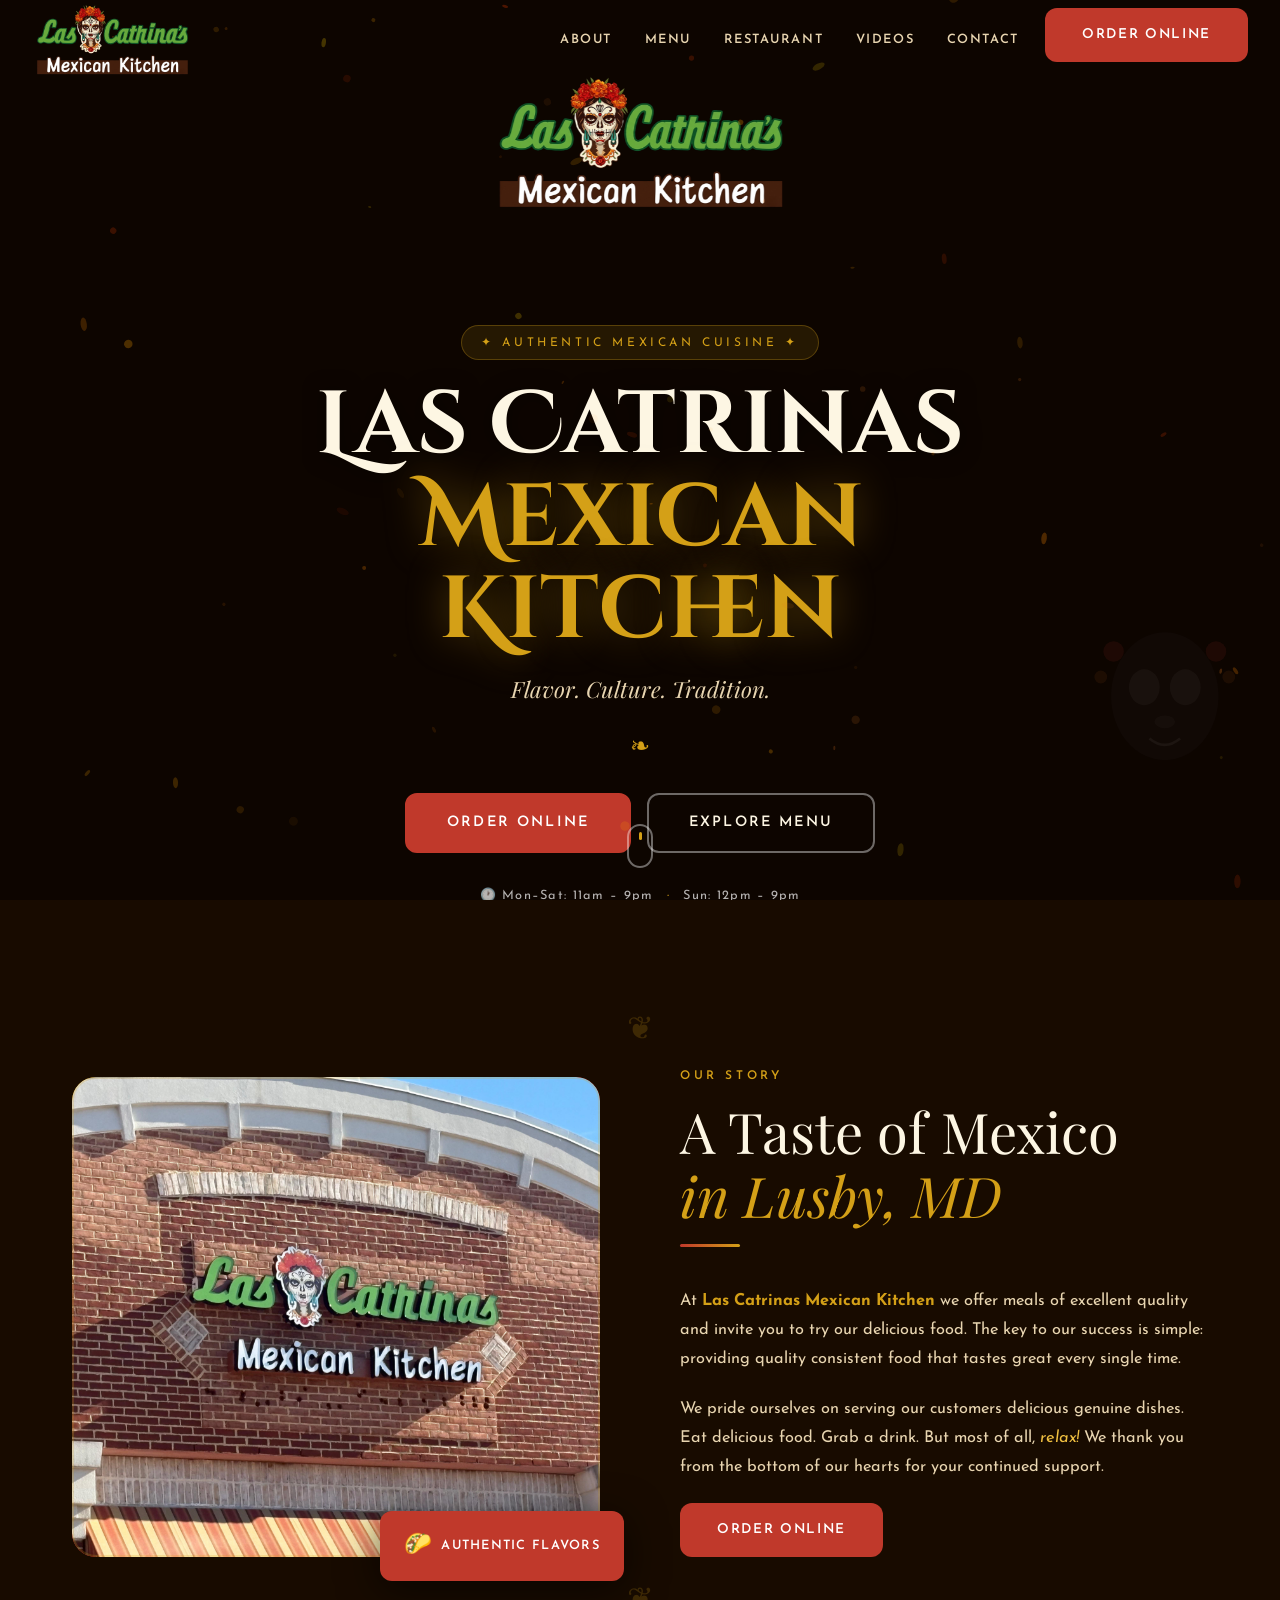
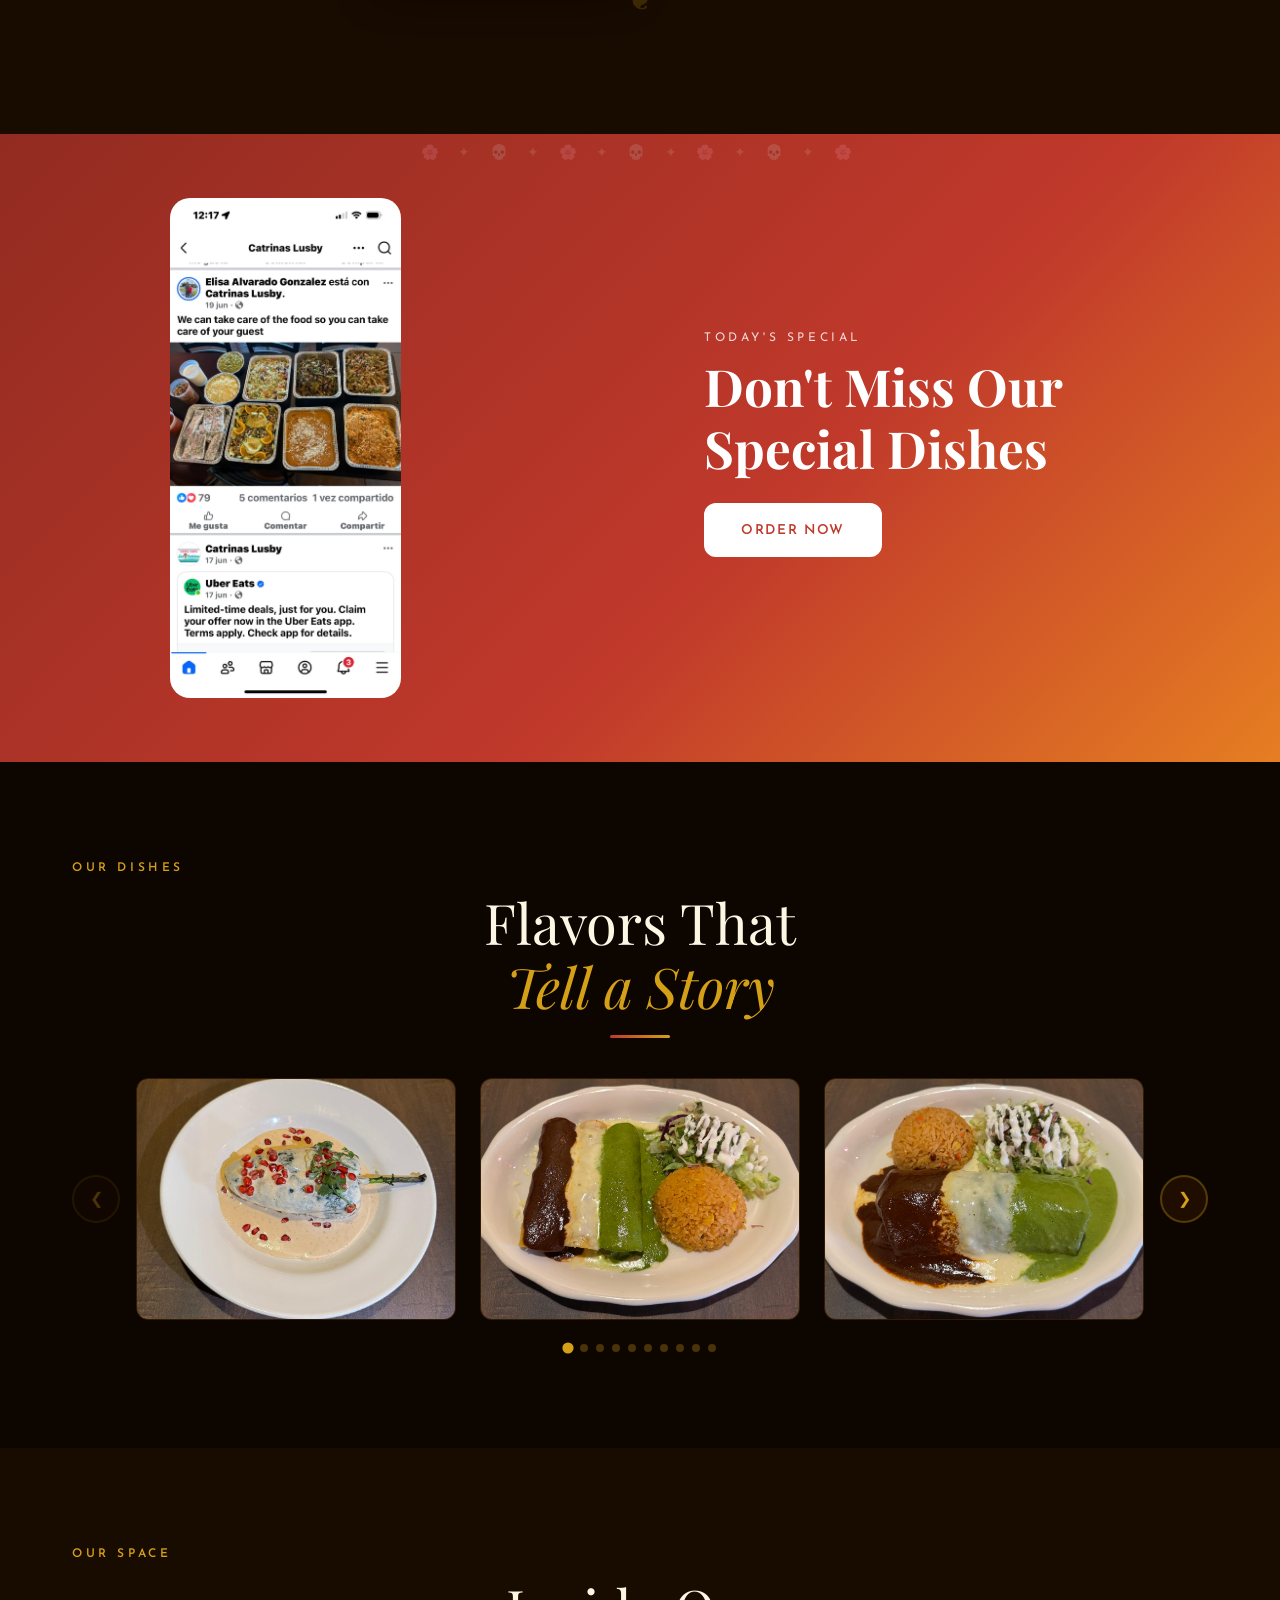
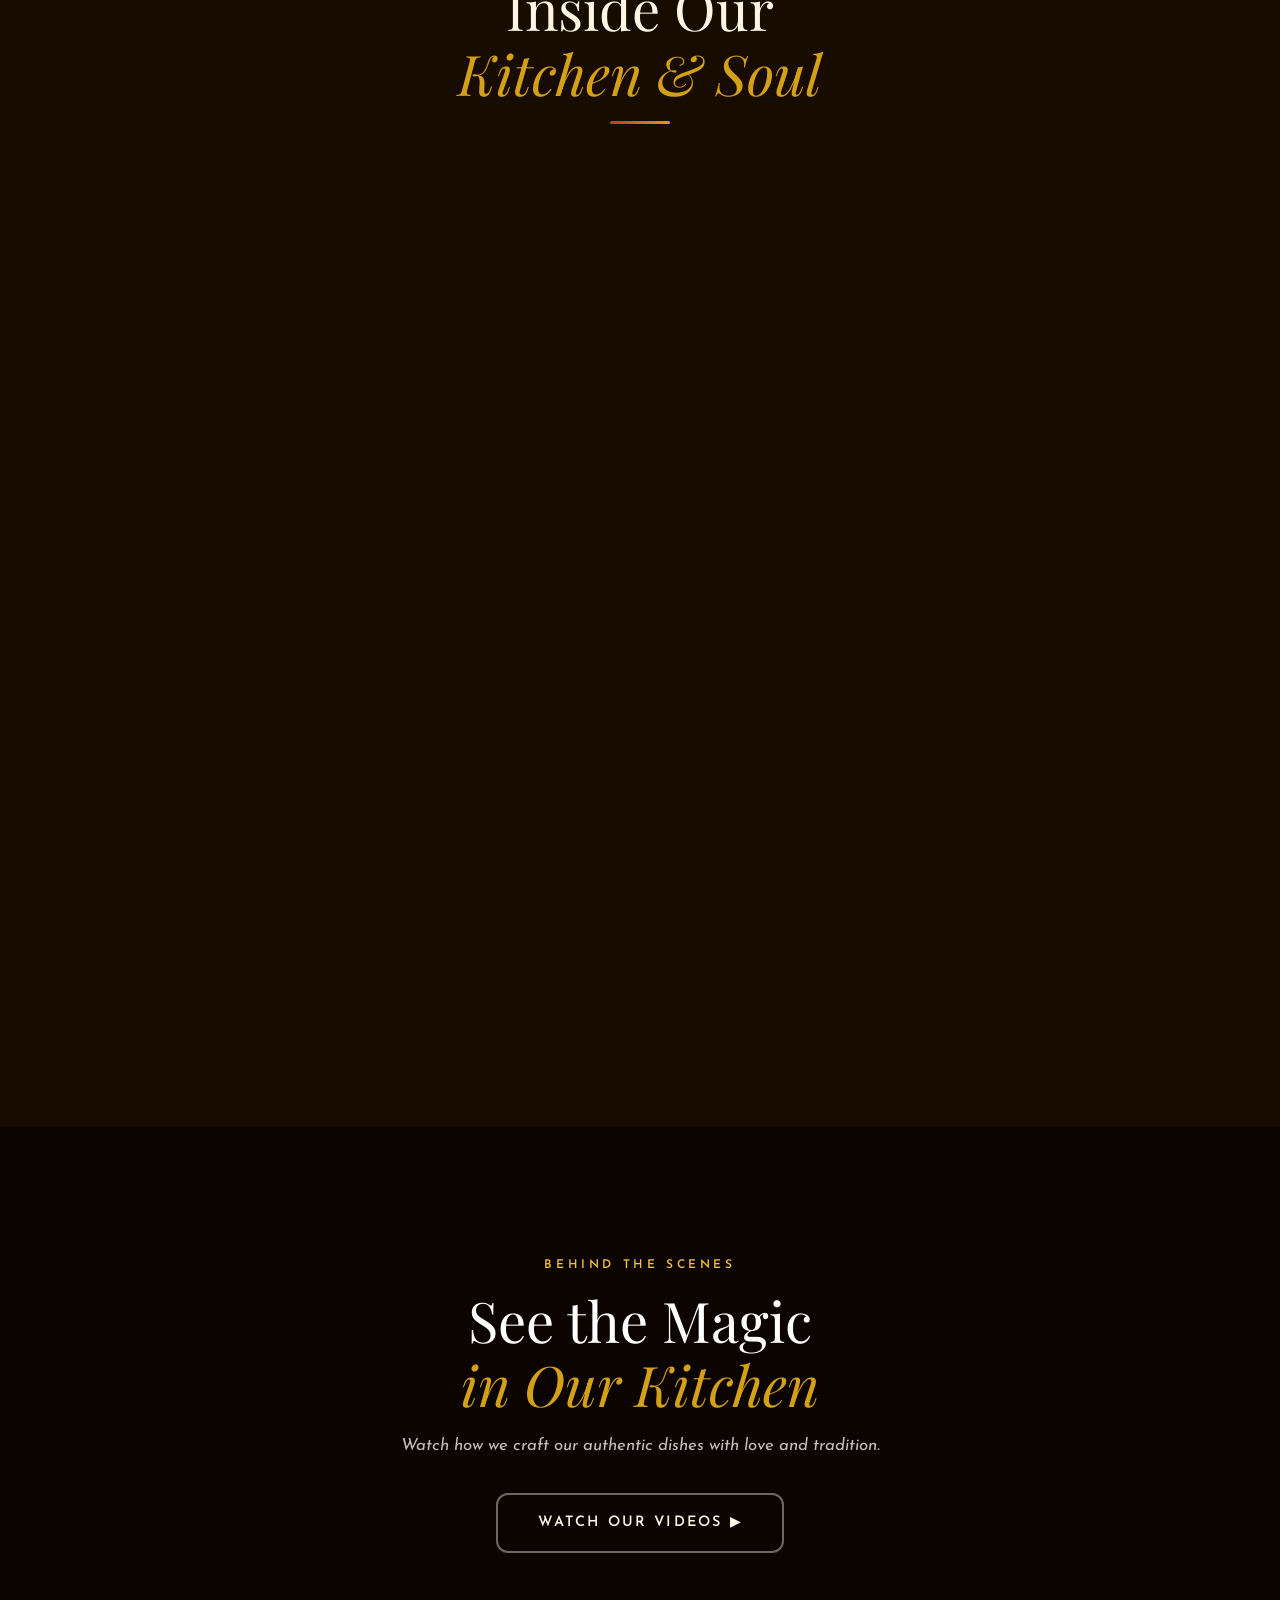
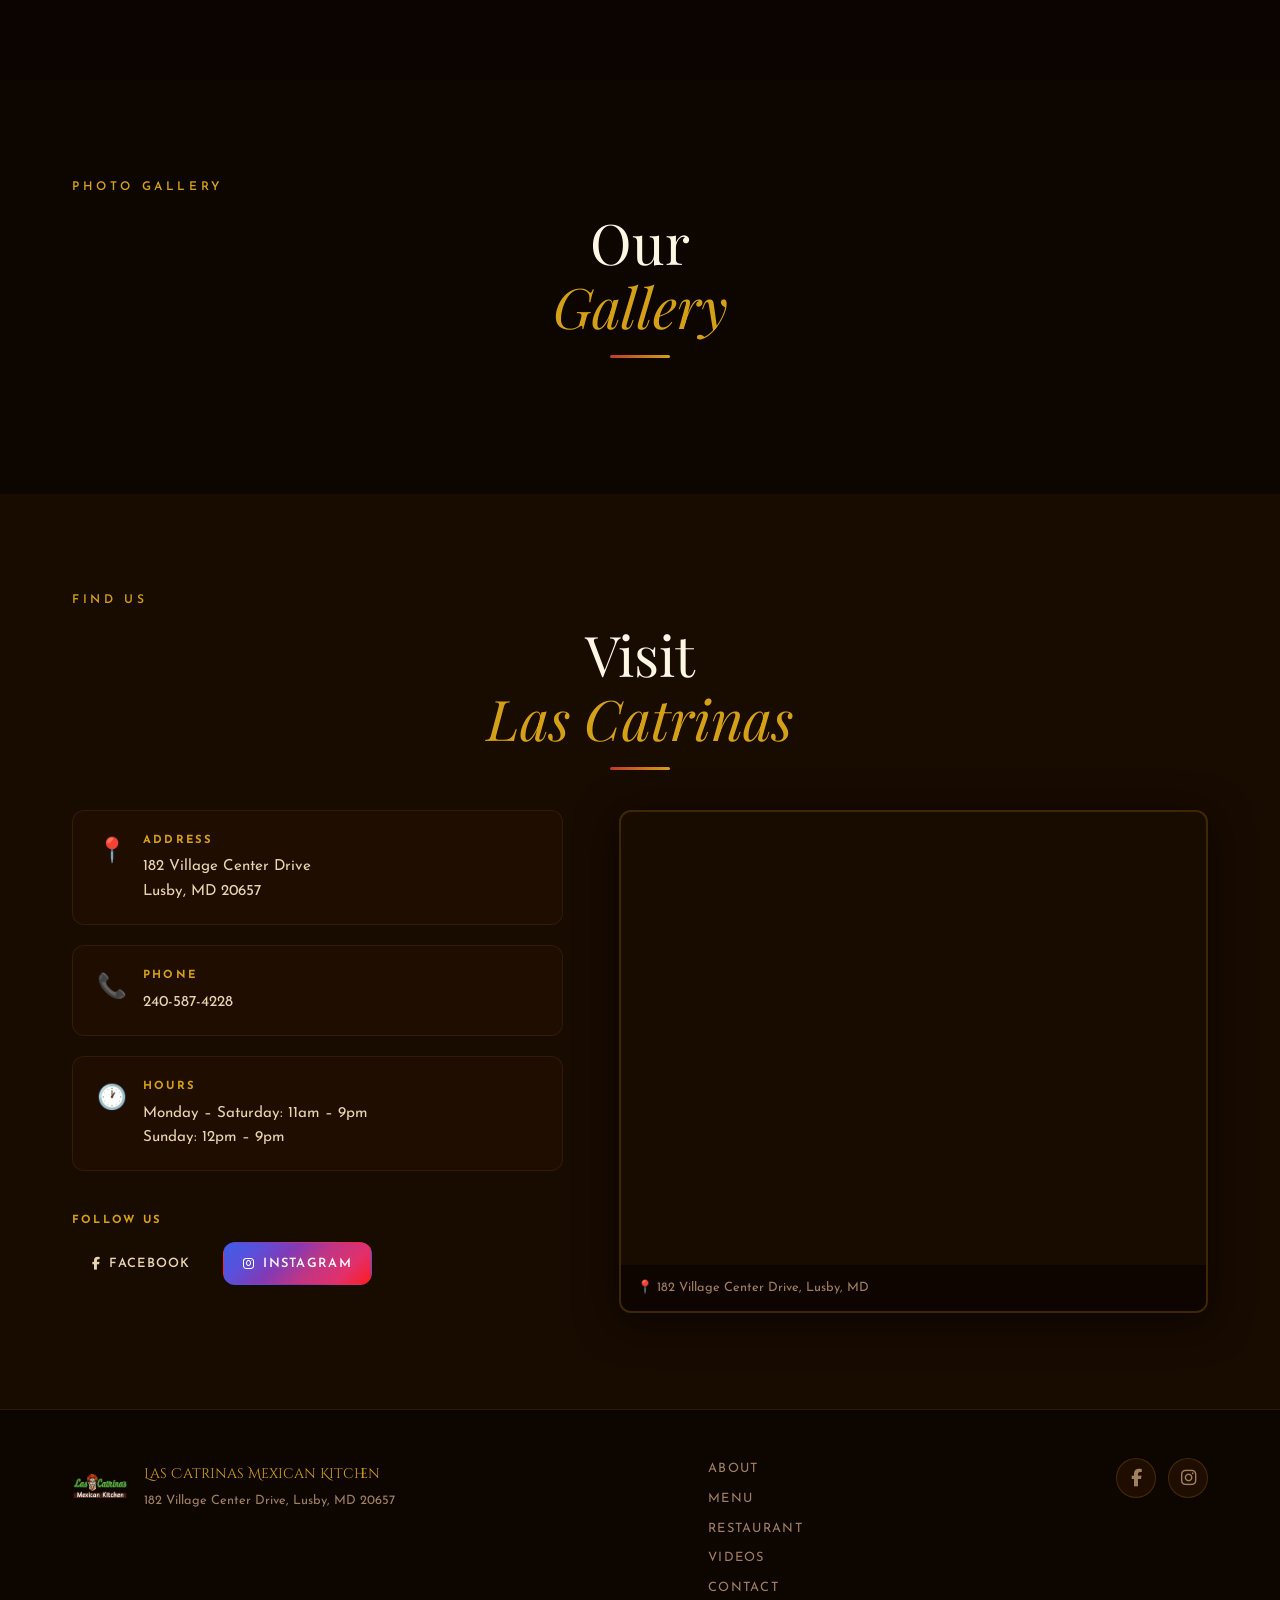
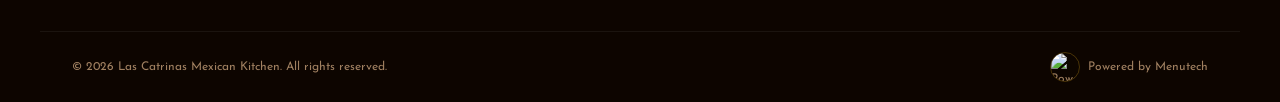
==== commit 478dd94b: "Update index.html" ====
--- a/index.html
+++ b/index.html
@@ -161,9 +161,8 @@
   </div>
 </section>
 
-<!-- MODAL -->
 <div class="promo-modal" id="promoModal">
-  <span class="close-modal" id="closePromo">&times;</span>
+  <span class="close-modal" id="closePromo">×</span>
   <img src="assets/img/promotiondish.jpg" alt="Expanded Dish" class="modal-img">
 </div>
 
@@ -274,6 +273,10 @@
           <div class="social-links">
             <h4>Follow Us</h4>
             <div class="socials">
+              <a href="https://www.facebook.com/lascatrinasmexicankitchen" target="_blank" class="social-btn facebook" aria-label="Facebook">
+                <i class="fab fa-facebook-f"></i>
+                <span>Facebook</span>
+              </a>
               <a href="https://www.instagram.com/lascatrinas_mexicankitchen/" target="_blank" class="social-btn instagram" aria-label="Instagram">
                 <i class="fab fa-instagram"></i>
                 <span>Instagram</span>
@@ -328,6 +331,9 @@
         <a href="#contact">Contact</a>
       </div>
       <div class="footer-social">
+        <a href="https://www.facebook.com/lascatrinasmexicankitchen" target="_blank" aria-label="Facebook" class="footer-social-btn">
+          <i class="fab fa-facebook-f"></i>
+        </a>
         <a href="https://www.instagram.com/lascatrinas_mexicankitchen/" target="_blank" aria-label="Instagram" class="footer-social-btn">
           <i class="fab fa-instagram"></i>
         </a>
@@ -362,4 +368,4 @@
 </script>
   <script src="script.js"></script>
 </body>
-</html>+</html>
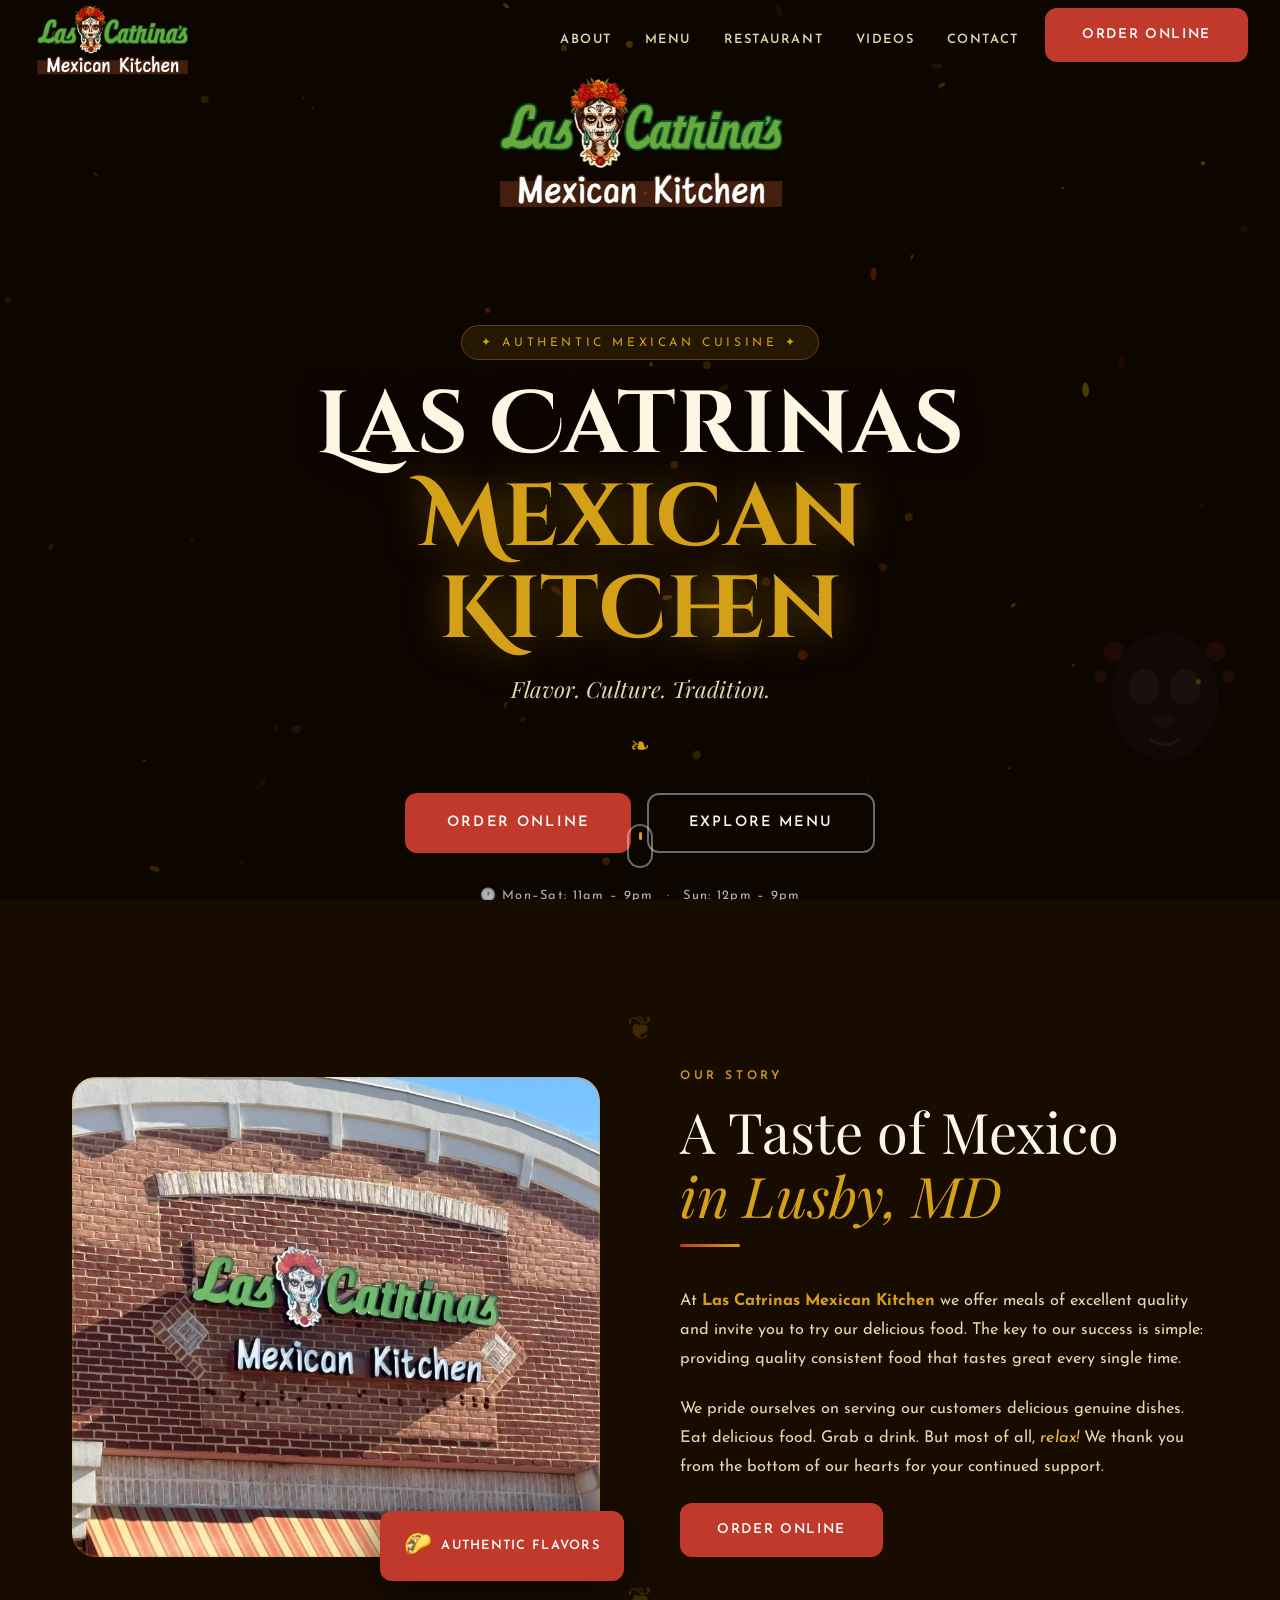
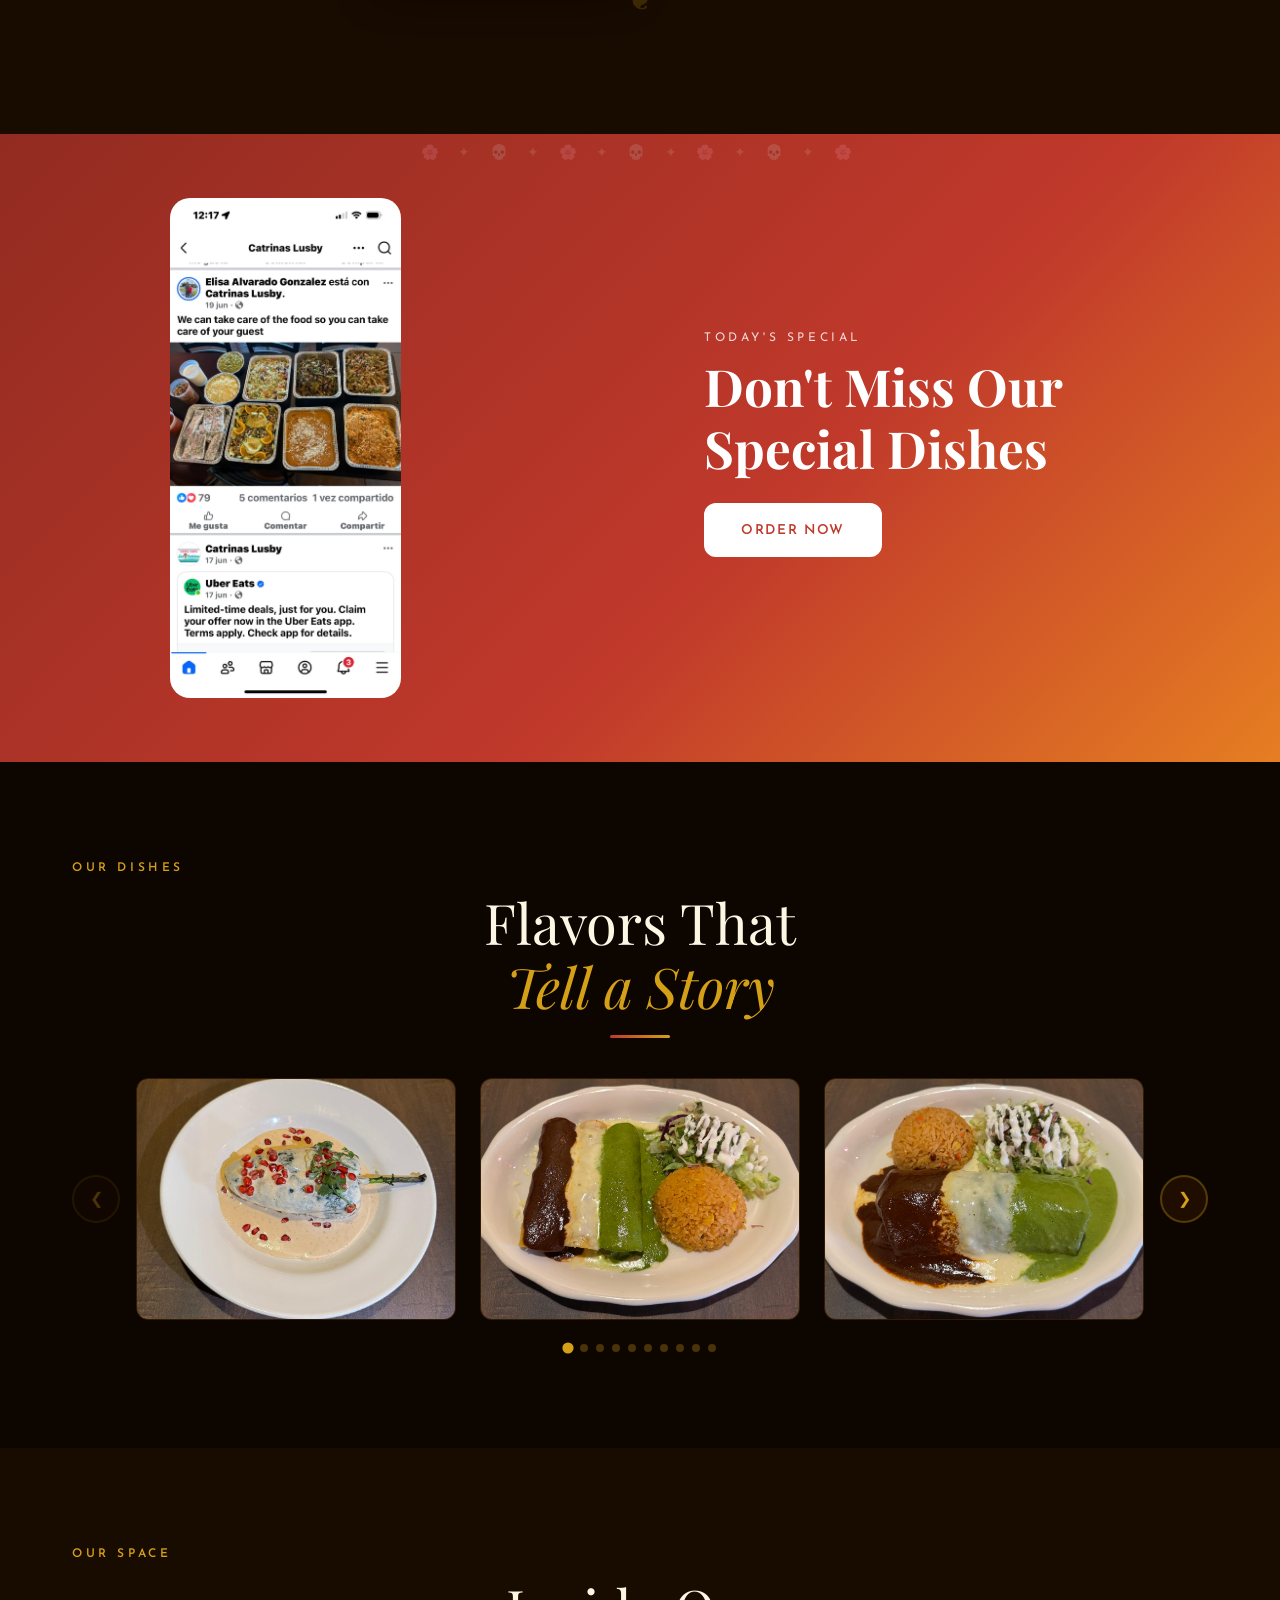
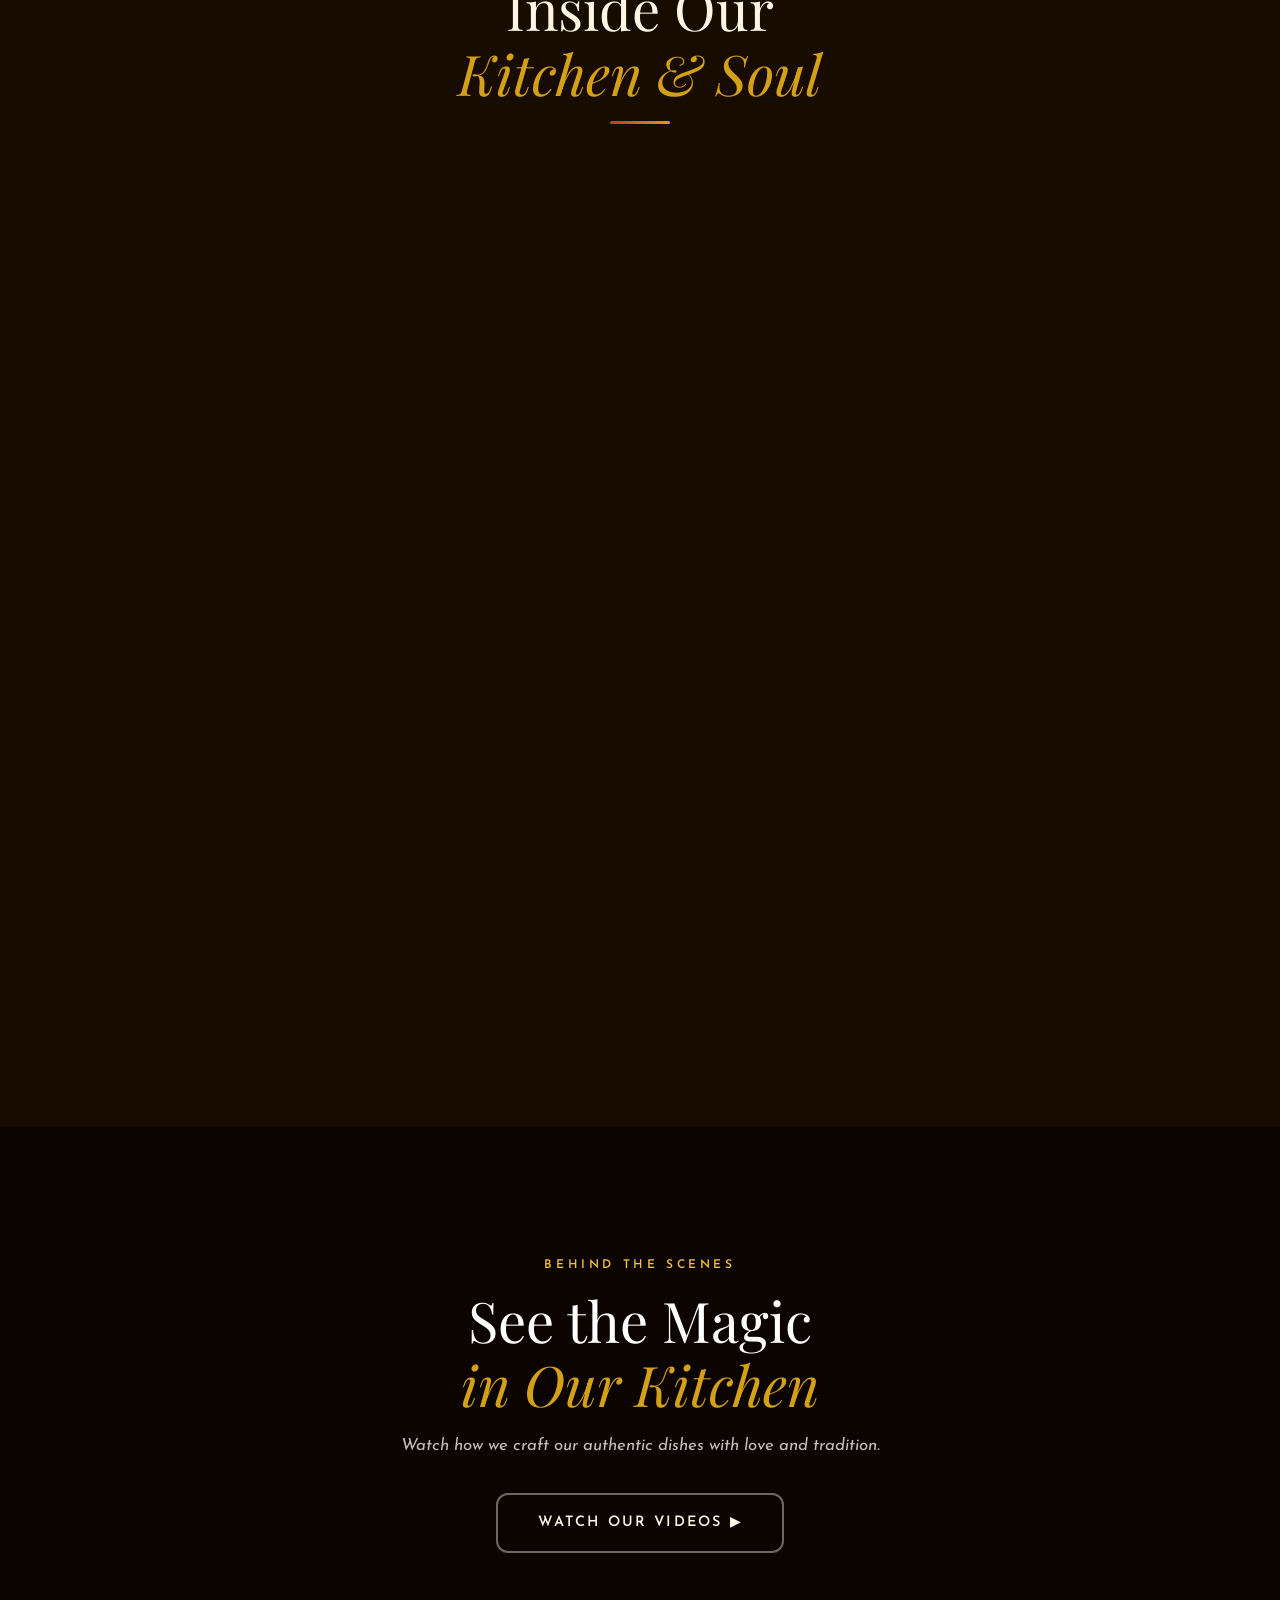
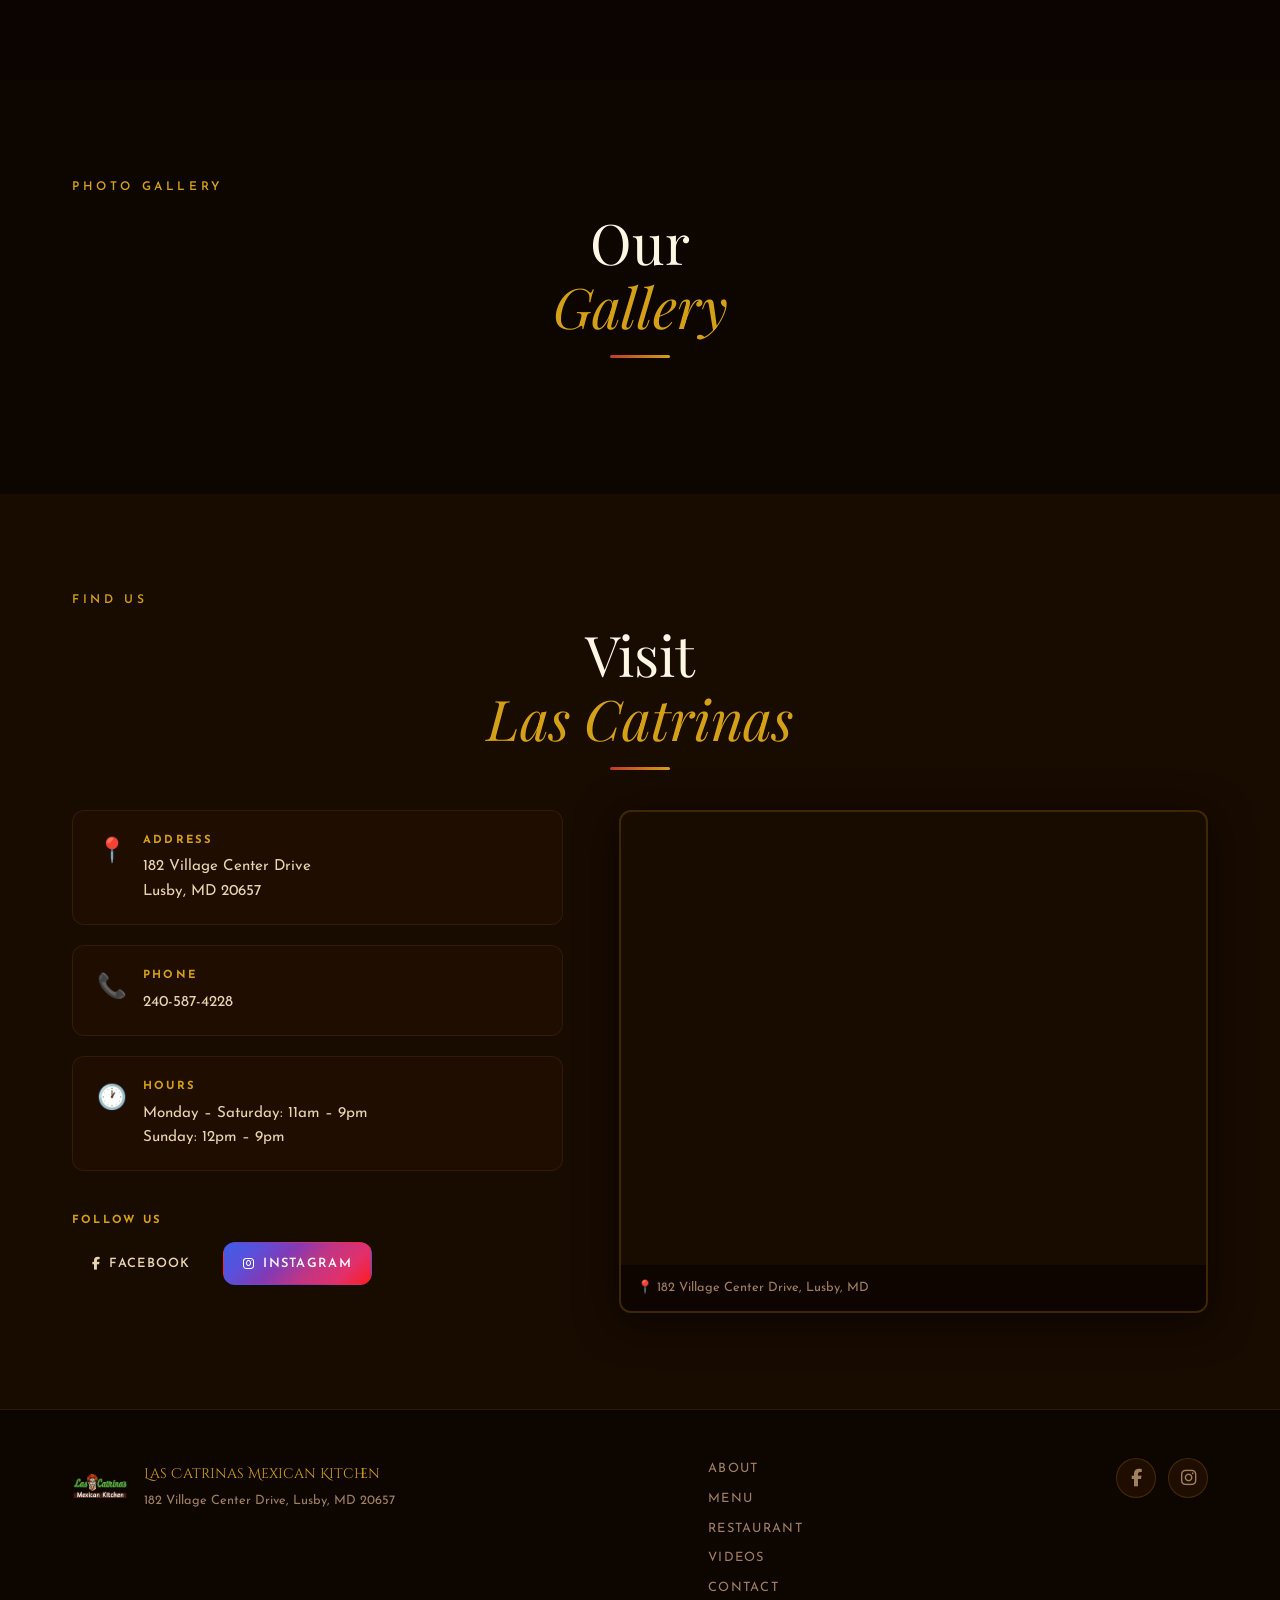
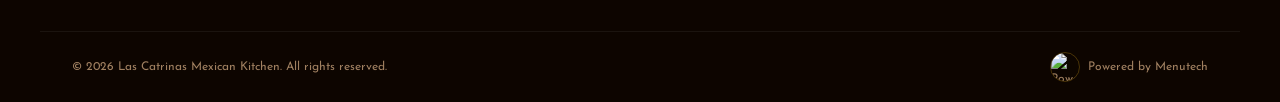
==== commit 5282b8e9: "cambio boton" ====
--- a/index.html
+++ b/index.html
@@ -54,7 +54,7 @@
         <li><a href="#videos-link" class="nav-link">Videos</a></li>
         <li><a href="#contact" class="nav-link">Contact</a></li>
         <li>
-          <a href="https://www.lascatrinasmexicankitchen.com/ordering/?facebook=true&restaurant_uid=f0807059-ac44-4520-b3c5-4da7660bfafb&company_uid=f799474e-5323-48fb-95d4-d5bfd86ffd8e" target="_blank" class="btn-order nav-order">Order Online</a>
+          <a href="https://www.toasttab.com/local/order/las%20catrinas%20lusby%20facebook/r-b90021e5-f5ad-4e22-8874-5c7cac1af413" target="_blank" class="btn-order nav-order">Order Online</a>
         </li>
       </ul>
     </div>
@@ -80,7 +80,7 @@
       <p class="hero-sub">Flavor. Culture. Tradition.</p>
       <div class="hero-divider"><span>❧</span></div>
       <div class="hero-cta">
-        <a href="https://www.lascatrinasmexicankitchen.com/ordering/?facebook=true&restaurant_uid=f0807059-ac44-4520-b3c5-4da7660bfafb&company_uid=f799474e-5323-48fb-95d4-d5bfd86ffd8e" target="_blank" class="btn-order btn-hero-primary">Order Online</a>
+        <a href="https://www.toasttab.com/local/order/las%20catrinas%20lusby%20facebook/r-b90021e5-f5ad-4e22-8874-5c7cac1af413" target="_blank" class="btn-order btn-hero-primary">Order Online</a>
         <a href="#menu" class="btn-hero-secondary">Explore Menu</a>
       </div>
       <div class="hero-hours">
@@ -133,7 +133,7 @@
           <p class="about-text">
             We pride ourselves on serving our customers delicious genuine dishes. Eat delicious food. Grab a drink. But most of all, <em>relax!</em> We thank you from the bottom of our hearts for your continued support.
           </p>
-          <a href="https://www.lascatrinasmexicankitchen.com/ordering/?facebook=true&restaurant_uid=f0807059-ac44-4520-b3c5-4da7660bfafb&company_uid=f799474e-5323-48fb-95d4-d5bfd86ffd8e" target="_blank" class="btn-order">Order Online</a>
+          <a href="https://www.toasttab.com/local/order/las%20catrinas%20lusby%20facebook/r-b90021e5-f5ad-4e22-8874-5c7cac1af413" target="_blank" class="btn-order">Order Online</a>
         </div>
       </div>
     </div>
@@ -151,7 +151,7 @@
       <span class="promo-tag">Today's Special</span>
       <h3>Don't Miss Our<br/>Special Dishes</h3>
 
-      <a href="https://www.lascatrinasmexicankitchen.com/ordering/?facebook=true&restaurant_uid=f0807059-ac44-4520-b3c5-4da7660bfafb&company_uid=f799474e-5323-48fb-95d4-d5bfd86ffd8e"
+      <a href="https://www.toasttab.com/local/order/las%20catrinas%20lusby%20facebook/r-b90021e5-f5ad-4e22-8874-5c7cac1af413"
          target="_blank"
          class="btn-order">
          Order Now
